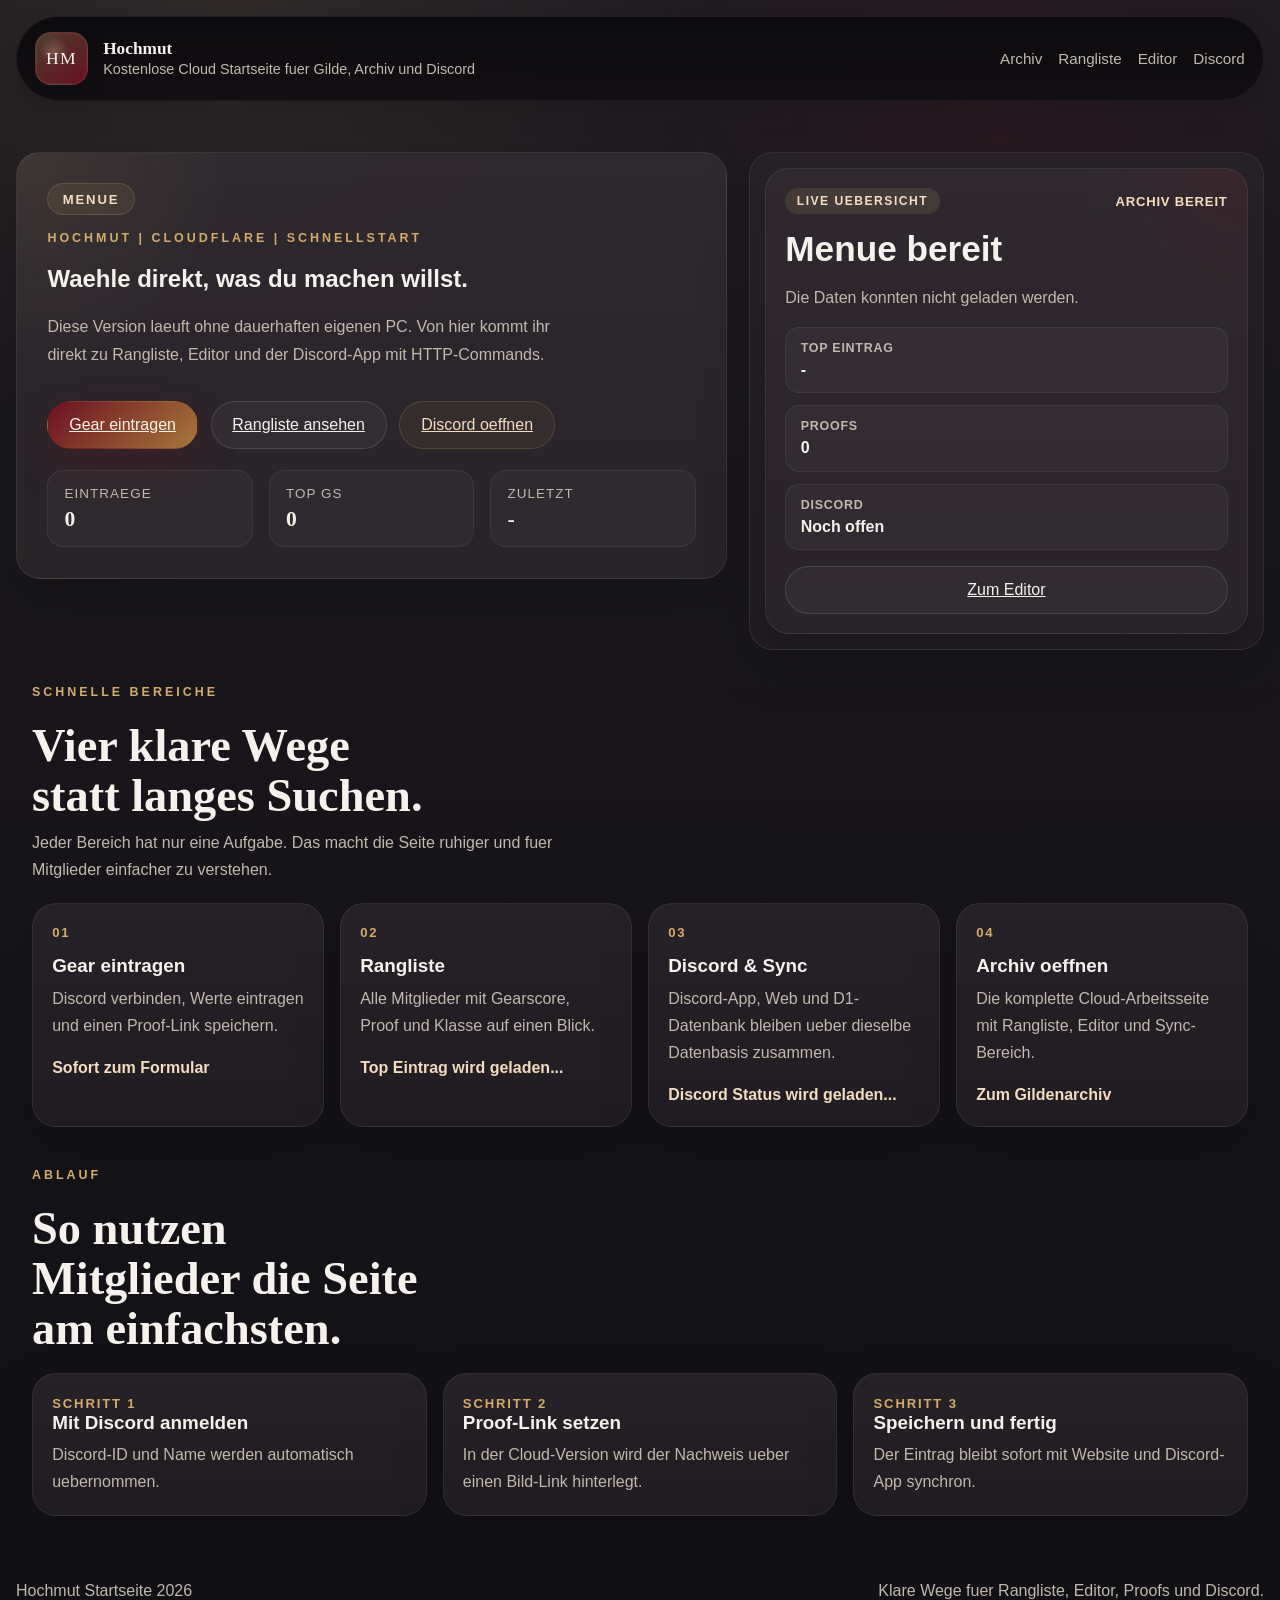
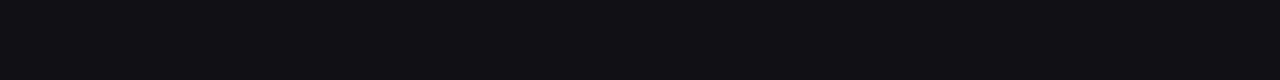
==== index.html @ 527eb606 "Add files via upload" ====
<!DOCTYPE html>
<html lang="de">
<head>
  <meta charset="UTF-8">
  <meta name="viewport" content="width=device-width, initial-scale=1.0">
  <meta
    name="description"
    content="Hochmut Cloud Startseite mit klarem Menue fuer Archiv, Rangliste, Gear-Editor und Discord-App."
  >
  <title>Hochmut | Cloud Menue</title>
  <link rel="stylesheet" href="/styles.css">
</head>
<body class="menu-page">
  <div class="page-shell">
    <header class="site-header menu-header">
      <a class="brand" href="/" aria-label="Hochmut Menue">
        <span class="brand-mark">HM</span>
        <span class="brand-copy">
          <strong id="menu-guild-name">Hochmut</strong>
          <span>Kostenlose Cloud Startseite fuer Gilde, Archiv und Discord</span>
        </span>
      </a>

      <button
        class="nav-toggle"
        type="button"
        aria-expanded="false"
        aria-controls="main-nav"
        aria-label="Navigation oeffnen"
      >
        <span></span>
        <span></span>
      </button>

      <nav class="site-nav" id="main-nav" aria-label="Hauptnavigation">
        <a href="/archiv/">Archiv</a>
        <a href="/archiv/#leaderboard">Rangliste</a>
        <a href="/archiv/#editor">Editor</a>
        <a href="/archiv/#sync">Discord</a>
      </nav>
    </header>

    <main class="menu-main">
      <section class="menu-hero">
        <div class="menu-hero-copy reveal">
          <span class="hero-ribbon">Menue</span>
          <p class="eyebrow">HOCHMUT | CLOUDFLARE | SCHNELLSTART</p>
          <h1>Waehle direkt, was du machen willst.</h1>
          <p class="lead">
            Diese Version laeuft ohne dauerhaften eigenen PC. Von hier kommt ihr
            direkt zu Rangliste, Editor und der Discord-App mit HTTP-Commands.
          </p>

          <div class="hero-actions">
            <a class="button button-primary" href="/archiv/#editor">Gear eintragen</a>
            <a class="button button-secondary" href="/archiv/#leaderboard">Rangliste ansehen</a>
            <a class="button button-ghost" id="menu-discord-cta" href="/archiv/#sync">Discord oeffnen</a>
          </div>

          <div class="hero-metrics menu-metrics">
            <article class="metric-card">
              <span>Eintraege</span>
              <strong id="menu-stat-count">0</strong>
            </article>
            <article class="metric-card">
              <span>Top GS</span>
              <strong id="menu-stat-top-score">0</strong>
            </article>
            <article class="metric-card">
              <span>Zuletzt</span>
              <strong id="menu-stat-updated">-</strong>
            </article>
          </div>
        </div>

        <aside class="menu-hero-panel reveal">
          <div class="menu-focus-card">
            <div class="menu-focus-head">
              <span class="status-pill">Live Uebersicht</span>
              <span class="menu-focus-status" id="menu-auth-status">Archiv bereit</span>
            </div>
            <h2 id="menu-focus-title">Alles an einem Ort</h2>
            <p id="menu-focus-copy">
              Lade Rangliste, aktualisiere dein Gear und halte die Discord-App synchron.
            </p>
            <dl class="menu-focus-list">
              <div>
                <dt>Top Eintrag</dt>
                <dd id="menu-top-entry">-</dd>
              </div>
              <div>
                <dt>Proofs</dt>
                <dd id="menu-proof-count">0</dd>
              </div>
              <div>
                <dt>Discord</dt>
                <dd id="menu-discord-status">Noch offen</dd>
              </div>
            </dl>
            <a class="button button-secondary" id="menu-auth-action" href="/archiv#editor">Zum Editor</a>
          </div>
        </aside>
      </section>

      <section class="section menu-section">
        <div class="section-heading reveal">
          <p class="eyebrow">SCHNELLE BEREICHE</p>
          <h2>Vier klare Wege statt langes Suchen.</h2>
          <p class="section-intro">
            Jeder Bereich hat nur eine Aufgabe. Das macht die Seite ruhiger und fuer
            Mitglieder einfacher zu verstehen.
          </p>
        </div>

        <div class="hub-grid">
          <a class="hub-card reveal" href="/archiv/#editor">
            <span class="hub-kicker">01</span>
            <h3>Gear eintragen</h3>
            <p>Discord verbinden, Werte eintragen und einen Proof-Link speichern.</p>
            <strong>Sofort zum Formular</strong>
          </a>

          <a class="hub-card reveal" href="/archiv/#leaderboard">
            <span class="hub-kicker">02</span>
            <h3>Rangliste</h3>
            <p>Alle Mitglieder mit Gearscore, Proof und Klasse auf einen Blick.</p>
            <strong id="menu-top-preview">Top Eintrag wird geladen...</strong>
          </a>

          <a class="hub-card reveal" href="/archiv/#sync">
            <span class="hub-kicker">03</span>
            <h3>Discord & Sync</h3>
            <p>Discord-App, Web und D1-Datenbank bleiben ueber dieselbe Datenbasis zusammen.</p>
            <strong id="menu-discord-preview">Discord Status wird geladen...</strong>
          </a>

          <a class="hub-card reveal" href="/archiv/">
            <span class="hub-kicker">04</span>
            <h3>Archiv oeffnen</h3>
            <p>Die komplette Cloud-Arbeitsseite mit Rangliste, Editor und Sync-Bereich.</p>
            <strong>Zum Gildenarchiv</strong>
          </a>
        </div>
      </section>

      <section class="section menu-section">
        <div class="section-heading reveal">
          <p class="eyebrow">ABLAUF</p>
          <h2>So nutzen Mitglieder die Seite am einfachsten.</h2>
        </div>

        <div class="process-grid">
          <article class="process-card reveal">
            <span class="feature-kicker">Schritt 1</span>
            <h3>Mit Discord anmelden</h3>
            <p>Discord-ID und Name werden automatisch uebernommen.</p>
          </article>
          <article class="process-card reveal">
            <span class="feature-kicker">Schritt 2</span>
            <h3>Proof-Link setzen</h3>
            <p>In der Cloud-Version wird der Nachweis ueber einen Bild-Link hinterlegt.</p>
          </article>
          <article class="process-card reveal">
            <span class="feature-kicker">Schritt 3</span>
            <h3>Speichern und fertig</h3>
            <p>Der Eintrag bleibt sofort mit Website und Discord-App synchron.</p>
          </article>
        </div>
      </section>
    </main>

    <footer class="site-footer menu-footer">
      <p><span id="menu-footer-guild-name">Hochmut</span> Startseite <span id="current-year"></span></p>
      <p>Klare Wege fuer Rangliste, Editor, Proofs und Discord.</p>
    </footer>
  </div>

  <script src="/menu.js"></script>
</body>
</html>
---- styles.css ----
:root {
  --bg: #171519;
  --bg-deep: #0f0d11;
  --surface: rgba(32, 27, 33, 0.88);
  --surface-strong: rgba(39, 33, 39, 0.94);
  --surface-soft: rgba(255, 255, 255, 0.025);
  --line: rgba(255, 245, 230, 0.07);
  --line-strong: rgba(210, 171, 108, 0.24);
  --text: #f5f2ed;
  --muted: #c1b8ae;
  --accent: #6d1021;
  --accent-strong: #d2ab6c;
  --accent-soft: #f3dcc0;
  --accent-bright: #a43852;
  --success: #64d49c;
  --danger: #da6d6d;
  --shadow-xl: 0 18px 50px rgba(0, 0, 0, 0.18);
  --shadow-lg: 0 10px 24px rgba(0, 0, 0, 0.14);
  --heading-font: Cambria, Georgia, "Palatino Linotype", serif;
  --body-font: "Segoe UI Variable", "Segoe UI", "Bahnschrift", sans-serif;
  --max-width: 1280px;
  --radius-xl: 24px;
  --radius-lg: 18px;
  --radius-md: 14px;
  --radius-sm: 10px;
}

* {
  box-sizing: border-box;
}

html {
  scroll-behavior: smooth;
}

body {
  margin: 0;
  min-height: 100vh;
  color: var(--text);
  font-family: var(--body-font);
  background:
    radial-gradient(circle at 18% 0%, rgba(210, 171, 108, 0.08), transparent 24%),
    radial-gradient(circle at 82% 10%, rgba(109, 16, 33, 0.18), transparent 18%),
    linear-gradient(180deg, #211d23 0%, var(--bg) 40%, var(--bg-deep) 100%);
}

body::before {
  content: "";
  position: fixed;
  inset: 0;
  pointer-events: none;
  background:
    linear-gradient(rgba(255, 255, 255, 0.015) 1px, transparent 1px),
    linear-gradient(90deg, rgba(255, 255, 255, 0.015) 1px, transparent 1px);
  background-size: 56px 56px;
  mask-image: linear-gradient(180deg, rgba(0, 0, 0, 0.45), transparent 86%);
}

img {
  display: block;
  max-width: 100%;
}

button,
input,
textarea,
select {
  font: inherit;
}

code {
  padding: 0.16rem 0.38rem;
  border-radius: 0.45rem;
  background: rgba(255, 255, 255, 0.06);
  color: var(--accent-soft);
}

.hidden {
  display: none !important;
}

.page-shell {
  position: relative;
  z-index: 1;
  padding-bottom: 2rem;
}

.site-header,
.hero,
.section,
.site-footer {
  width: min(calc(100% - 2rem), var(--max-width));
  margin: 0 auto;
}

.site-header {
  position: sticky;
  top: 0;
  z-index: 40;
  display: flex;
  align-items: center;
  justify-content: space-between;
  gap: 1rem;
  padding: 1rem 1.2rem;
  margin-top: 1rem;
  backdrop-filter: blur(18px);
}

.site-header::before {
  content: "";
  position: absolute;
  inset: 0;
  border-radius: 999px;
  border: 1px solid rgba(255, 255, 255, 0.06);
  background:
    linear-gradient(180deg, rgba(12, 10, 13, 0.92), rgba(12, 10, 13, 0.72)),
    var(--surface);
  box-shadow: var(--shadow-lg);
  z-index: -1;
}

.brand {
  display: inline-flex;
  align-items: center;
  gap: 0.95rem;
  color: inherit;
  text-decoration: none;
}

.brand-mark {
  display: grid;
  place-items: center;
  width: 3.3rem;
  height: 3.3rem;
  border-radius: 1rem;
  border: 1px solid rgba(255, 255, 255, 0.08);
  background:
    radial-gradient(circle at 35% 35%, rgba(243, 220, 192, 0.22), transparent 30%),
    linear-gradient(145deg, rgba(210, 171, 108, 0.32), rgba(109, 16, 33, 0.96));
  box-shadow: inset 0 0 0 1px rgba(255, 255, 255, 0.04), var(--shadow-lg);
  font-family: var(--heading-font);
  font-size: 1.1rem;
  letter-spacing: 0.08em;
}

.brand-copy {
  display: flex;
  flex-direction: column;
  gap: 0.12rem;
}

.brand-copy strong {
  font-family: var(--heading-font);
  font-size: 1.08rem;
  font-weight: 700;
}

.brand-copy span:last-child {
  color: var(--muted);
  font-size: 0.9rem;
}

.site-nav {
  display: flex;
  align-items: center;
  gap: 1rem;
}

.site-nav a,
.inline-button,
.text-link,
.discord-embed-link,
.discord-proof-bar a {
  color: inherit;
  text-decoration: none;
}

.site-nav a {
  color: var(--muted);
  font-size: 0.95rem;
  transition: color 180ms ease, transform 180ms ease;
}

.site-nav a:hover,
.site-nav a:focus-visible,
.inline-button:hover,
.inline-button:focus-visible,
.text-link:hover,
.text-link:focus-visible,
.discord-embed-link:hover,
.discord-embed-link:focus-visible {
  color: var(--accent-soft);
}

.nav-toggle {
  display: none;
  width: 3rem;
  height: 3rem;
  padding: 0;
  border: 1px solid rgba(255, 255, 255, 0.08);
  border-radius: 1rem;
  background: rgba(255, 255, 255, 0.03);
  cursor: pointer;
}

.nav-toggle span {
  display: block;
  width: 1.2rem;
  height: 2px;
  margin: 0.34rem auto;
  background: var(--text);
}

.hero {
  display: grid;
  grid-template-columns: minmax(0, 1.2fr) minmax(320px, 0.88fr);
  gap: 1.35rem;
  padding: 3.4rem 0 2.2rem;
  align-items: start;
}

.hero-copy,
.hero-panel,
.feature-card,
.summary-card,
.leader-card,
.editor-auth-card,
.editor-info-card,
.proof-preview-card,
.scan-result-card,
.editor-form,
.sync-box,
.mini-board,
.featured-embed-panel {
  position: relative;
  overflow: hidden;
  border-radius: var(--radius-xl);
  border: 1px solid var(--line);
  background:
    linear-gradient(180deg, rgba(255, 255, 255, 0.035), rgba(255, 255, 255, 0.012)),
    var(--surface);
  box-shadow: var(--shadow-xl);
}

.hero-copy {
  padding: 1.8rem;
  isolation: isolate;
  background:
    radial-gradient(circle at 18% 18%, rgba(210, 171, 108, 0.08), transparent 26%),
    linear-gradient(180deg, rgba(255, 255, 255, 0.028), rgba(255, 255, 255, 0.01)),
    var(--surface-strong);
}

.hero-copy::after {
  content: none;
}

.hero-panel {
  display: grid;
  gap: 1rem;
  padding: 0.9rem;
  background:
    radial-gradient(circle at top right, rgba(109, 16, 33, 0.14), transparent 22%),
    linear-gradient(180deg, rgba(255, 255, 255, 0.028), rgba(255, 255, 255, 0.01)),
    var(--surface-strong);
}

.hero-ribbon {
  display: inline-flex;
  margin-bottom: 1rem;
  padding: 0.45rem 0.9rem;
  border-radius: 999px;
  background: rgba(210, 171, 108, 0.1);
  border: 1px solid rgba(210, 171, 108, 0.18);
  color: var(--accent-soft);
  font-size: 0.82rem;
  font-weight: 700;
  letter-spacing: 0.14em;
  text-transform: uppercase;
}

.eyebrow {
  margin: 0 0 0.85rem;
  color: var(--accent-strong);
  font-size: 0.78rem;
  font-weight: 700;
  letter-spacing: 0.24em;
  text-transform: uppercase;
}

.hero h1,
.section-heading h2,
.sync-box h2,
.feature-card h3,
.editor-auth-card h3,
.editor-info-card h3,
.proof-preview-card h3 {
  font-family: var(--heading-font);
}

.hero h1 {
  margin: 0;
  max-width: 12ch;
  font-size: clamp(2.7rem, 6vw, 4.8rem);
  line-height: 0.96;
  letter-spacing: -0.02em;
}

.lead,
.section-intro,
.feature-card p,
.editor-auth-card p,
.editor-info-card p,
.sync-box p,
.site-footer p,
.mini-entry-meta,
.leader-subline,
.leader-note,
.form-feedback,
.auth-user-copy span {
  color: var(--muted);
}

.lead {
  max-width: 60ch;
  margin: 1.1rem 0 0;
  font-size: 1rem;
  line-height: 1.75;
}

.hero-actions,
.form-actions,
.auth-actions,
.leader-links {
  display: flex;
  flex-wrap: wrap;
  gap: 0.8rem;
  align-items: center;
}

.hero-actions {
  margin-top: 2rem;
}

.button,
.inline-button {
  display: inline-flex;
  align-items: center;
  justify-content: center;
  min-height: 3rem;
  padding: 0.78rem 1.3rem;
  border-radius: 999px;
  border: 1px solid transparent;
  background: transparent;
  cursor: pointer;
  transition: transform 180ms ease, border-color 180ms ease, box-shadow 180ms ease, background 180ms ease;
}

.button:hover,
.button:focus-visible,
.inline-button:hover,
.inline-button:focus-visible {
  transform: translateY(-2px);
}

.button-primary {
  background: linear-gradient(135deg, var(--accent) 0%, #a7773c 100%);
  color: #fff4e8;
  box-shadow: 0 18px 40px rgba(109, 16, 33, 0.28);
}

.button-secondary {
  border-color: rgba(255, 255, 255, 0.12);
  background: rgba(255, 255, 255, 0.04);
  color: var(--text);
}

.button-ghost {
  border-color: rgba(210, 171, 108, 0.18);
  background: rgba(210, 171, 108, 0.06);
  color: var(--accent-soft);
}

.button-danger {
  border-color: rgba(218, 109, 109, 0.24);
  background: rgba(218, 109, 109, 0.1);
  color: #ffd2d2;
}

.button:disabled {
  opacity: 0.45;
  cursor: not-allowed;
  transform: none;
  box-shadow: none;
}

.hero-metrics,
.board-summary,
.feature-grid,
.leaderboard-grid,
.editor-layout,
.sync-meta {
  display: grid;
  gap: 1rem;
}

.hero-metrics {
  grid-template-columns: repeat(3, minmax(0, 1fr));
  margin-top: 1.6rem;
}

.metric-card,
.summary-card,
.sync-card {
  padding: 0.9rem 1rem;
  border-radius: 16px;
  border: 1px solid rgba(255, 255, 255, 0.06);
  background: rgba(255, 255, 255, 0.03);
}

.metric-card span,
.summary-card span,
.sync-card span {
  display: block;
  color: var(--muted);
  font-size: 0.84rem;
  text-transform: uppercase;
  letter-spacing: 0.08em;
}

.metric-card strong,
.summary-card strong,
.sync-card strong {
  display: block;
  margin-top: 0.4rem;
  font-family: var(--heading-font);
  font-size: 1.35rem;
}

.featured-embed-panel,
.mini-board {
  padding: 0.95rem;
}

.featured-embed-head,
.mini-board-head,
.proof-preview-head,
.auth-head,
.discord-proof-bar,
.discord-embed-footer {
  display: flex;
  align-items: center;
  justify-content: space-between;
  gap: 1rem;
}

.featured-embed-note {
  color: var(--muted);
  font-size: 0.84rem;
}

.featured-embed {
  min-height: 220px;
}

.status-pill {
  display: inline-flex;
  padding: 0.36rem 0.72rem;
  border-radius: 999px;
  background: rgba(210, 171, 108, 0.13);
  color: var(--accent-soft);
  font-size: 0.76rem;
  font-weight: 700;
  letter-spacing: 0.12em;
  text-transform: uppercase;
}

.status-pill-teal {
  background: rgba(109, 16, 33, 0.3);
  color: #f0d8bc;
}

.mini-board-head span {
  color: var(--accent-strong);
  font-size: 0.9rem;
  font-weight: 700;
  letter-spacing: 0.12em;
  text-transform: uppercase;
}

.mini-board-list {
  display: grid;
  gap: 0.75rem;
}

.mini-entry {
  display: flex;
  align-items: center;
  gap: 0.8rem;
  padding: 0.8rem;
  border-radius: 14px;
  background: rgba(255, 255, 255, 0.03);
  border: 1px solid rgba(255, 255, 255, 0.05);
}

.mini-entry-rank {
  display: grid;
  place-items: center;
  width: 2.35rem;
  height: 2.35rem;
  border-radius: 50%;
  background: rgba(109, 16, 33, 0.26);
  color: var(--accent-soft);
  font-weight: 700;
}

.mini-entry-copy {
  display: grid;
  gap: 0.1rem;
  min-width: 0;
}

.mini-entry-copy strong {
  font-size: 0.98rem;
}

.mini-entry-thumb {
  width: 3rem;
  height: 3rem;
  margin-left: auto;
  border-radius: 14px;
  object-fit: cover;
  border: 1px solid rgba(255, 255, 255, 0.08);
  background: rgba(255, 255, 255, 0.04);
}

.mini-entry-thumb-fallback {
  display: grid;
  place-items: center;
  color: var(--accent-soft);
  font-weight: 700;
}

.discord-embed-card {
  position: relative;
  overflow: hidden;
  border-radius: 16px;
  border: 1px solid rgba(255, 255, 255, 0.06);
  background: #262329;
}

.discord-embed-accent {
  position: absolute;
  inset: 0 auto 0 0;
  width: 4px;
  background: linear-gradient(180deg, var(--accent-strong), rgba(109, 16, 33, 0.4));
}

.discord-embed-main {
  display: grid;
  gap: 1rem;
  padding: 0.9rem 0.95rem 0.9rem 1.1rem;
}

.discord-embed-header {
  display: grid;
  grid-template-columns: minmax(0, 1fr) 88px;
  gap: 1rem;
}

.discord-embed-label {
  margin: 0 0 0.35rem;
  font-size: 1.05rem;
  font-weight: 700;
}

.discord-embed-copy h3 {
  margin: 0;
  font-family: var(--heading-font);
  font-size: 1.14rem;
}

.discord-embed-subline {
  margin: 0.45rem 0 0;
  color: var(--muted);
  font-size: 0.92rem;
}

.discord-embed-portrait {
  width: 88px;
  height: 88px;
  border-radius: 18px;
  object-fit: cover;
  border: 1px solid rgba(255, 255, 255, 0.08);
  background: rgba(255, 255, 255, 0.04);
}

.discord-embed-portrait-fallback,
.leader-portrait-fallback,
.auth-avatar-fallback {
  display: grid;
  place-items: center;
  color: var(--accent-soft);
  font-weight: 700;
}

.discord-stat-grid {
  display: grid;
  grid-template-columns: repeat(3, minmax(0, 1fr));
  gap: 0.7rem;
  margin: 0;
}

.discord-stat-grid div {
  padding: 0.62rem;
  border-radius: 12px;
  background: rgba(255, 255, 255, 0.04);
}

.discord-stat-grid dt,
.leader-stat-grid dt {
  color: var(--muted);
  font-size: 0.76rem;
  font-weight: 700;
  letter-spacing: 0.05em;
  text-transform: uppercase;
}

.discord-stat-grid dd,
.leader-stat-grid dd,
.player-profile-grid dd {
  margin: 0.35rem 0 0;
  color: var(--text);
  font-weight: 700;
  line-height: 1.35;
}

.player-block-label {
  display: inline-flex;
  margin-bottom: 0.65rem;
  color: var(--accent-soft);
  font-size: 0.78rem;
  font-weight: 700;
  letter-spacing: 0.08em;
  text-transform: uppercase;
}

.player-profile-block,
.player-skill-block {
  margin-top: 0.8rem;
}

.player-profile-grid {
  display: grid;
  grid-template-columns: repeat(3, minmax(0, 1fr));
  gap: 0.6rem;
  margin: 0;
}

.player-profile-grid div {
  padding: 0.62rem;
  border-radius: 12px;
  background: rgba(255, 255, 255, 0.035);
  border: 1px solid rgba(255, 255, 255, 0.05);
}

.player-profile-grid dt {
  color: var(--muted);
  font-size: 0.76rem;
  font-weight: 700;
  letter-spacing: 0.05em;
  text-transform: uppercase;
}

.player-skill-list {
  display: flex;
  flex-wrap: wrap;
  gap: 0.7rem;
}

.player-skill-chip {
  min-width: 150px;
  padding: 0.72rem 0.82rem;
  border-radius: 14px;
  background: rgba(255, 255, 255, 0.04);
  border: 1px solid rgba(255, 255, 255, 0.06);
}

.player-skill-chip strong,
.player-skill-chip span {
  display: block;
}

.player-skill-chip strong {
  font-size: 0.95rem;
}

.player-skill-chip span {
  margin-top: 0.25rem;
  color: var(--muted);
  line-height: 1.45;
}

.discord-proof-card,
.leader-proof-card {
  overflow: hidden;
  border-radius: 18px;
  border: 1px solid rgba(169, 118, 78, 0.28);
  background: rgba(169, 118, 78, 0.08);
}

.discord-proof-card-empty {
  border-color: rgba(255, 255, 255, 0.08);
  background: rgba(255, 255, 255, 0.03);
}

.discord-proof-bar,
.leader-proof-label {
  min-height: 2.25rem;
  padding: 0.62rem 0.82rem;
  background: linear-gradient(135deg, rgba(109, 16, 33, 0.9), rgba(167, 119, 60, 0.82));
  color: #fbebe0;
  font-size: 0.82rem;
  font-weight: 700;
  letter-spacing: 0.05em;
}

.discord-proof-card-empty .discord-proof-bar {
  background: rgba(255, 255, 255, 0.06);
  color: var(--muted);
}

.discord-proof-image,
.leader-proof-image {
  width: 100%;
  max-height: 320px;
  object-fit: contain;
  background: rgba(0, 0, 0, 0.18);
}

.discord-embed-footer {
  color: var(--muted);
  font-size: 0.84rem;
}

.discord-embed-note-line {
  margin: 0;
  color: var(--muted);
  line-height: 1.6;
}

.section {
  padding: 2.6rem 0;
}

.section-heading {
  display: grid;
  gap: 0.5rem;
  margin-bottom: 1.2rem;
}

.section-heading h2 {
  margin: 0;
  max-width: 17ch;
  font-size: clamp(1.9rem, 4vw, 2.9rem);
  line-height: 1.08;
}

.section-intro {
  margin: 0;
  max-width: 62ch;
  line-height: 1.7;
}

.feature-kicker {
  display: inline-flex;
  color: var(--accent-strong);
  font-size: 0.82rem;
  font-weight: 700;
  letter-spacing: 0.14em;
  text-transform: uppercase;
}

.feature-grid {
  grid-template-columns: repeat(3, minmax(0, 1fr));
}

.feature-card {
  min-height: 180px;
  padding: 1.2rem;
}

.feature-card h3 {
  margin: 0.6rem 0 0.45rem;
  font-size: 1.22rem;
}

.feature-card p {
  margin: 0;
  line-height: 1.65;
}

.feature-grid-simple {
  grid-template-columns: repeat(3, minmax(0, 1fr));
}

.board-layout {
  display: grid;
  gap: 1rem;
}

.board-summary {
  grid-template-columns: repeat(3, minmax(0, 1fr));
}

.leaderboard-grid {
  grid-template-columns: minmax(0, 860px);
  justify-content: center;
}

.leader-card {
  display: block;
  padding: 0;
  border-radius: 18px;
}

.leader-card.top-three {
  border-color: var(--line-strong);
}

.leader-accent {
  position: absolute;
  inset: 0 auto 0 0;
  width: 4px;
  background: linear-gradient(180deg, var(--accent-strong), rgba(109, 16, 33, 0.4));
}

.leader-shell {
  display: grid;
  grid-template-columns: minmax(0, 1fr) 120px;
  gap: 1rem;
  padding: 0.95rem 0.95rem 0.95rem 1.15rem;
}

.leader-copy {
  min-width: 0;
}

.leader-topline {
  display: flex;
  align-items: center;
  gap: 0.55rem;
  margin-bottom: 0.6rem;
}

.leader-rank {
  display: inline-flex;
  align-items: center;
  padding: 0.3rem 0.64rem;
  border-radius: 0.8rem;
  background: rgba(109, 16, 33, 0.28);
  color: var(--accent-soft);
  font-size: 0.8rem;
  font-weight: 700;
  letter-spacing: 0.08em;
}

.leader-state-pill {
  display: inline-flex;
  padding: 0.3rem 0.62rem;
  border-radius: 0.8rem;
  background: rgba(255, 255, 255, 0.06);
  color: var(--muted);
  font-size: 0.78rem;
  font-weight: 700;
  letter-spacing: 0.08em;
}

.leader-card h3 {
  margin: 0;
  font-family: var(--heading-font);
  font-size: 1.2rem;
}

.leader-inline-class {
  color: var(--muted);
  font-size: 0.98rem;
  font-weight: 500;
}

.leader-subline {
  margin-top: 0.35rem;
  line-height: 1.5;
  font-size: 0.92rem;
}

.leader-stat-grid {
  display: grid;
  grid-template-columns: repeat(4, minmax(0, 1fr));
  gap: 0.6rem;
  margin: 0.8rem 0 0;
}

.leader-stat-grid div {
  padding: 0.62rem;
  border-radius: 12px;
  background: rgba(255, 255, 255, 0.03);
  border: 1px solid rgba(255, 255, 255, 0.05);
}

.leader-score-box {
  background: rgba(210, 171, 108, 0.08) !important;
  border-color: rgba(210, 171, 108, 0.16) !important;
}

.leader-proof-card {
  display: block;
  margin-top: 0.75rem;
  color: inherit;
  text-decoration: none;
}

.leader-links {
  margin-top: 0.65rem;
}

.text-link {
  color: #ebdcce;
}

.leader-link-pill {
  display: inline-flex;
  align-items: center;
  justify-content: center;
  min-height: 1.85rem;
  padding: 0.3rem 0.68rem;
  border-radius: 999px;
  background: rgba(109, 16, 33, 0.18);
  border: 1px solid rgba(109, 16, 33, 0.24);
}

.leader-side {
  display: grid;
  align-content: start;
  gap: 0.8rem;
  justify-items: end;
}

.leader-score {
  width: 100%;
  padding: 0.7rem;
  border-radius: 14px;
  background: rgba(210, 171, 108, 0.08);
  border: 1px solid rgba(210, 171, 108, 0.16);
  text-align: center;
}

.leader-score span {
  display: block;
  color: var(--muted);
  font-size: 0.78rem;
  text-transform: uppercase;
}

.leader-score strong {
  display: block;
  margin-top: 0.22rem;
  font-family: var(--heading-font);
  font-size: 1.28rem;
}

.leader-portrait {
  width: 92px;
  height: 92px;
  border-radius: 14px;
  object-fit: cover;
  border: 1px solid rgba(255, 255, 255, 0.08);
  background: rgba(255, 255, 255, 0.04);
}

.leader-note {
  margin: 0.7rem 0 0;
  line-height: 1.58;
  font-size: 0.92rem;
}

.empty-state {
  padding: 2rem;
  border-radius: var(--radius-xl);
  border: 1px dashed rgba(255, 255, 255, 0.16);
  background: rgba(255, 255, 255, 0.03);
}

.empty-state h3 {
  margin: 0 0 0.65rem;
  font-family: var(--heading-font);
  font-size: 1.7rem;
}

.empty-state p {
  margin: 0;
  color: var(--muted);
  line-height: 1.75;
}

.editor-layout {
  grid-template-columns: minmax(300px, 0.92fr) minmax(0, 1.28fr);
  align-items: start;
}

.editor-side {
  display: grid;
  gap: 1rem;
}

.editor-auth-card,
.editor-info-card,
.proof-preview-card,
.scan-result-card {
  padding: 1.1rem;
}

.editor-auth-card {
  background:
    radial-gradient(circle at top right, rgba(109, 16, 33, 0.22), transparent 26%),
    linear-gradient(180deg, rgba(255, 255, 255, 0.045), rgba(255, 255, 255, 0.016)),
    var(--surface-strong);
}

.auth-status-label {
  color: var(--accent-soft);
  font-size: 0.82rem;
  font-weight: 700;
  letter-spacing: 0.08em;
  text-transform: uppercase;
}

.editor-auth-card h3,
.editor-info-card h3,
.proof-preview-card h3,
.scan-result-card h3 {
  margin: 0.75rem 0 0.52rem;
  font-size: 1.2rem;
}

.editor-auth-card p,
.editor-info-card p,
.check-list li {
  line-height: 1.74;
}

.auth-user {
  display: flex;
  align-items: center;
  gap: 0.9rem;
  margin-top: 1rem;
  padding: 0.9rem;
  border-radius: 14px;
  background: rgba(255, 255, 255, 0.04);
  border: 1px solid rgba(255, 255, 255, 0.06);
}

.auth-avatar {
  width: 3.15rem;
  height: 3.15rem;
  border-radius: 50%;
  object-fit: cover;
  border: 1px solid rgba(255, 255, 255, 0.08);
  background: rgba(255, 255, 255, 0.04);
}

.auth-user-copy {
  display: grid;
  gap: 0.08rem;
}

.auth-user-copy strong {
  font-size: 1rem;
}

.check-list {
  margin: 0;
  padding-left: 1.1rem;
}

.proof-preview-head h3 {
  margin: 0;
}

.proof-preview-head span {
  color: var(--accent-soft);
  font-size: 0.88rem;
}

.proof-preview-body {
  margin-top: 1rem;
  display: grid;
  place-items: center;
  min-height: 240px;
  padding: 1rem;
  border-radius: 18px;
  border: 1px dashed rgba(255, 255, 255, 0.12);
  background: rgba(255, 255, 255, 0.03);
  text-align: center;
}

.proof-preview-body img {
  width: 100%;
  max-height: 320px;
  object-fit: contain;
  border-radius: 16px;
}

.preview-stack {
  width: 100%;
}

.preview-stack p {
  margin: 0.8rem 0 0;
  color: var(--muted);
}

.editor-form {
  padding: 1.15rem;
  background:
    radial-gradient(circle at top left, rgba(210, 171, 108, 0.08), transparent 24%),
    linear-gradient(180deg, rgba(255, 255, 255, 0.04), rgba(255, 255, 255, 0.016)),
    var(--surface-strong);
}

.top-actions {
  margin-bottom: 1rem;
}

.form-grid {
  display: grid;
  grid-template-columns: repeat(3, minmax(0, 1fr));
  gap: 1rem;
}

.form-grid label {
  display: grid;
  gap: 0.45rem;
}

.form-grid label span {
  color: var(--muted);
  font-size: 0.9rem;
}

.form-grid input,
.form-grid textarea,
.form-grid select {
  width: 100%;
  padding: 0.82rem 0.9rem;
  border-radius: 12px;
  border: 1px solid rgba(255, 255, 255, 0.08);
  background: rgba(255, 255, 255, 0.03);
  color: var(--text);
  transition: border-color 180ms ease, box-shadow 180ms ease, background 180ms ease;
}

.form-grid input:focus,
.form-grid textarea:focus,
.form-grid select:focus {
  outline: none;
  border-color: rgba(210, 171, 108, 0.36);
  box-shadow: 0 0 0 4px rgba(210, 171, 108, 0.08);
}

.form-grid textarea {
  min-height: 150px;
  resize: vertical;
}

.form-grid small {
  color: var(--muted);
}

.form-section-head {
  display: flex;
  align-items: flex-start;
  justify-content: space-between;
  gap: 1rem;
  padding: 0.9rem 1rem;
  border-radius: 14px;
  border: 1px solid rgba(255, 255, 255, 0.06);
  background: rgba(255, 255, 255, 0.03);
}

.form-section-copy {
  display: grid;
  gap: 0.45rem;
}

.form-section-copy p {
  margin: 0;
  color: var(--muted);
  line-height: 1.6;
}

.life-skill-editor {
  padding: 1rem;
  border-radius: 16px;
  border: 1px solid rgba(255, 255, 255, 0.08);
  background: rgba(255, 255, 255, 0.025);
}

.life-skill-editor-grid {
  display: grid;
  grid-template-columns: repeat(3, minmax(0, 1fr));
  gap: 0.9rem;
}

.locked-field input {
  border-color: rgba(210, 171, 108, 0.18);
  background: rgba(255, 255, 255, 0.055);
}

.full-width {
  grid-column: 1 / -1;
}

.upload-shell {
  padding: 0.82rem;
  border-radius: 14px;
  border: 1px dashed rgba(255, 255, 255, 0.12);
  background: rgba(255, 255, 255, 0.02);
}

.scan-shell {
  display: flex;
  align-items: center;
  justify-content: space-between;
  gap: 1rem;
  padding: 1rem 1.05rem;
  border-radius: 14px;
  border: 1px solid rgba(210, 171, 108, 0.14);
  background: rgba(210, 171, 108, 0.05);
}

.scan-shell-copy {
  display: grid;
  gap: 0.25rem;
}

.scan-shell-copy strong {
  font-size: 1rem;
}

.scan-shell-copy span {
  color: var(--muted);
  font-size: 0.92rem;
  line-height: 1.55;
}

.scan-result-card {
  background:
    radial-gradient(circle at top left, rgba(210, 171, 108, 0.08), transparent 28%),
    linear-gradient(180deg, rgba(255, 255, 255, 0.04), rgba(255, 255, 255, 0.018)),
    var(--surface);
}

.scan-result-head {
  display: flex;
  align-items: flex-start;
  justify-content: space-between;
  gap: 1rem;
}

.scan-confidence {
  display: inline-flex;
  align-items: center;
  min-height: 2rem;
  padding: 0.22rem 0.72rem;
  border-radius: 999px;
  background: rgba(255, 255, 255, 0.06);
  color: var(--accent-soft);
  font-size: 0.82rem;
  font-weight: 700;
  text-transform: uppercase;
}

.scan-result-copy,
.scan-meta,
.scan-warning {
  margin: 0.9rem 0 0;
  line-height: 1.65;
}

.scan-stat-row {
  display: flex;
  flex-wrap: wrap;
  gap: 0.75rem;
  margin-top: 1rem;
}

.scan-stat-chip {
  min-width: 110px;
  padding: 0.72rem 0.82rem;
  border-radius: 14px;
  background: rgba(255, 255, 255, 0.04);
  border: 1px solid rgba(255, 255, 255, 0.06);
}

.scan-stat-chip span {
  display: block;
  color: var(--muted);
  font-size: 0.76rem;
  font-weight: 700;
  text-transform: uppercase;
  letter-spacing: 0.05em;
}

.scan-stat-chip strong {
  display: block;
  margin-top: 0.32rem;
  font-size: 1rem;
}

.scan-meta {
  color: var(--muted);
}

.scan-warning {
  padding: 0.75rem 0.82rem;
  border-radius: 12px;
  background: rgba(218, 109, 109, 0.1);
  color: #ffc9c9;
}

.checkbox-row {
  grid-template-columns: auto 1fr;
  align-items: center;
  gap: 0.75rem;
  padding: 0.95rem 1rem;
  border-radius: 12px;
  border: 1px solid rgba(255, 255, 255, 0.08);
  background: rgba(255, 255, 255, 0.03);
}

.checkbox-row input {
  width: 1.05rem;
  height: 1.05rem;
  margin: 0;
}

.checkbox-row span {
  color: var(--text) !important;
}

.calculation-box {
  display: flex;
  align-items: center;
  justify-content: space-between;
  gap: 1rem;
  margin: 1.1rem 0;
  padding: 0.9rem 1rem;
  border-radius: 14px;
  border: 1px solid rgba(210, 171, 108, 0.16);
  background: rgba(210, 171, 108, 0.06);
}

.calculation-box span {
  color: var(--muted);
}

.calculation-box strong {
  font-family: var(--heading-font);
  font-size: 1.2rem;
  color: var(--accent-soft);
}

.form-feedback {
  margin: 0;
  min-height: 1.5rem;
}

.form-feedback.success {
  color: var(--success);
}

.form-feedback.error {
  color: #ffb8b8;
}

.sync-box {
  display: grid;
  grid-template-columns: minmax(0, 1.05fr) minmax(280px, 0.95fr);
  gap: 1.2rem;
  padding: 1.2rem;
  background:
    radial-gradient(circle at top left, rgba(210, 171, 108, 0.1), transparent 28%),
    linear-gradient(180deg, rgba(255, 255, 255, 0.04), rgba(255, 255, 255, 0.016)),
    var(--surface-strong);
}

.sync-box h2 {
  margin: 0 0 0.8rem;
  max-width: 14ch;
  font-size: clamp(1.9rem, 4vw, 2.7rem);
  line-height: 1.08;
}

.sync-box p {
  margin: 0;
  max-width: 58ch;
  line-height: 1.8;
}

.sync-meta {
  grid-template-columns: 1fr;
}

body.menu-page {
  background:
    radial-gradient(circle at 18% 0%, rgba(210, 171, 108, 0.09), transparent 24%),
    radial-gradient(circle at 78% 8%, rgba(109, 16, 33, 0.14), transparent 20%),
    linear-gradient(180deg, #1f1c22 0%, #171519 48%, #111015 100%);
}

.menu-main {
  width: min(calc(100% - 2rem), var(--max-width));
  margin: 0 auto;
}

.menu-hero {
  display: grid;
  grid-template-columns: minmax(0, 1.16fr) minmax(320px, 0.84fr);
  gap: 1.35rem;
  padding: 3.2rem 0 2.2rem;
  align-items: start;
}

.menu-hero-copy,
.menu-hero-panel,
.menu-focus-card,
.hub-card,
.process-card {
  position: relative;
  overflow: hidden;
  border-radius: var(--radius-xl);
  border: 1px solid var(--line);
  background:
    linear-gradient(180deg, rgba(255, 255, 255, 0.038), rgba(255, 255, 255, 0.012)),
    var(--surface);
  box-shadow: var(--shadow-xl);
}

.menu-hero-copy {
  padding: 1.9rem;
  background:
    radial-gradient(circle at top left, rgba(210, 171, 108, 0.1), transparent 26%),
    linear-gradient(180deg, rgba(255, 255, 255, 0.04), rgba(255, 255, 255, 0.015)),
    var(--surface-strong);
}

.menu-hero-panel {
  padding: 0.95rem;
}

.menu-metrics {
  margin-top: 1.35rem;
}

.menu-focus-card {
  display: grid;
  gap: 1rem;
  padding: 1.2rem;
  min-height: 100%;
  background:
    radial-gradient(circle at top right, rgba(109, 16, 33, 0.18), transparent 24%),
    linear-gradient(180deg, rgba(255, 255, 255, 0.04), rgba(255, 255, 255, 0.016)),
    var(--surface-strong);
}

.menu-focus-head {
  display: flex;
  align-items: center;
  justify-content: space-between;
  gap: 1rem;
}

.menu-focus-status {
  color: var(--accent-soft);
  font-size: 0.82rem;
  font-weight: 700;
  letter-spacing: 0.06em;
  text-transform: uppercase;
}

.menu-focus-card h2 {
  margin: 0;
  font-size: clamp(1.6rem, 3vw, 2.2rem);
  line-height: 1.1;
}

.menu-focus-card p {
  margin: 0;
  color: var(--muted);
  line-height: 1.65;
}

.menu-focus-list {
  display: grid;
  gap: 0.75rem;
  margin: 0;
}

.menu-focus-list div {
  padding: 0.82rem 0.9rem;
  border-radius: 14px;
  background: rgba(255, 255, 255, 0.035);
  border: 1px solid rgba(255, 255, 255, 0.06);
}

.menu-focus-list dt {
  color: var(--muted);
  font-size: 0.78rem;
  font-weight: 700;
  text-transform: uppercase;
  letter-spacing: 0.06em;
}

.menu-focus-list dd {
  margin: 0.38rem 0 0;
  font-weight: 700;
}

.menu-section {
  padding-top: 0;
}

.hub-grid,
.process-grid {
  display: grid;
  gap: 1rem;
}

.hub-grid {
  grid-template-columns: repeat(4, minmax(0, 1fr));
}

.hub-card,
.process-card {
  display: block;
  padding: 1.2rem;
  color: inherit;
  text-decoration: none;
}

.hub-card {
  min-height: 220px;
  transition: transform 180ms ease, border-color 180ms ease, background 180ms ease;
}

.hub-card:hover,
.hub-card:focus-visible {
  transform: translateY(-3px);
  border-color: rgba(210, 171, 108, 0.28);
  background:
    linear-gradient(180deg, rgba(255, 255, 255, 0.05), rgba(255, 255, 255, 0.016)),
    var(--surface-strong);
}

.hub-kicker {
  display: inline-flex;
  margin-bottom: 0.95rem;
  color: var(--accent-strong);
  font-size: 0.82rem;
  font-weight: 700;
  letter-spacing: 0.14em;
  text-transform: uppercase;
}

.hub-card h3,
.process-card h3 {
  margin: 0 0 0.55rem;
  font-size: 1.18rem;
}

.hub-card p,
.process-card p {
  margin: 0;
  color: var(--muted);
  line-height: 1.68;
}

.hub-card strong {
  display: block;
  margin-top: 1rem;
  color: var(--accent-soft);
  line-height: 1.5;
}

.process-grid {
  grid-template-columns: repeat(3, minmax(0, 1fr));
}

.menu-footer {
  margin-top: 0.5rem;
}

.site-footer {
  display: flex;
  justify-content: space-between;
  gap: 1rem;
  padding: 0 0 2rem;
}

.reveal {
  opacity: 0;
  transform: translateY(26px);
  transition: opacity 700ms ease, transform 700ms ease;
}

.reveal.is-visible {
  opacity: 1;
  transform: translateY(0);
}

@media (max-width: 1120px) {
  .hero,
  .menu-hero,
  .editor-layout,
  .sync-box {
    grid-template-columns: 1fr;
  }

  .feature-grid,
  .hub-grid {
    grid-template-columns: 1fr 1fr;
  }

  .hero h1,
  .section-heading h2,
  .sync-box h2 {
    max-width: none;
  }

  .leaderboard-grid {
    grid-template-columns: 1fr;
  }
}

@media (max-width: 900px) {
  .hero-metrics,
  .board-summary,
  .feature-grid,
  .hub-grid,
  .process-grid,
  .form-grid,
  .discord-stat-grid,
  .leader-stat-grid,
  .player-profile-grid,
  .life-skill-editor-grid {
    grid-template-columns: 1fr 1fr;
  }

  .leader-shell {
    grid-template-columns: 1fr;
  }

  .leader-side {
    grid-template-columns: auto auto;
    justify-content: space-between;
    justify-items: start;
    align-items: center;
  }

  .leader-score {
    width: auto;
    min-width: 140px;
  }
}

@media (max-width: 760px) {
  .site-header {
    width: min(calc(100% - 1rem), var(--max-width));
    padding: 0.95rem 1rem 0.95rem 1.1rem;
    border-radius: 24px;
  }

  .nav-toggle {
    display: inline-block;
  }

  .site-nav {
    position: absolute;
    top: calc(100% + 0.65rem);
    left: 0;
    right: 0;
    display: none;
    flex-direction: column;
    align-items: stretch;
    padding: 0.8rem;
    border-radius: 22px;
    border: 1px solid rgba(255, 255, 255, 0.08);
    background: rgba(12, 10, 13, 0.96);
  }

  .site-nav.is-open {
    display: flex;
  }

  .site-nav a {
    padding: 0.8rem 1rem;
    border-radius: 14px;
    background: rgba(255, 255, 255, 0.03);
  }

  .site-header,
  .hero,
  .menu-main,
  .section,
  .site-footer {
    width: min(calc(100% - 1.2rem), var(--max-width));
  }

  .hero,
  .menu-hero {
    padding-top: 2.4rem;
  }

  .hero-copy,
  .hero-panel,
  .menu-hero-copy,
  .menu-hero-panel,
  .menu-focus-card,
  .feature-card,
  .hub-card,
  .process-card,
  .editor-auth-card,
  .editor-info-card,
  .proof-preview-card,
  .scan-result-card,
  .editor-form,
  .sync-box {
    border-radius: 24px;
  }

  .hero h1 {
    font-size: clamp(2.5rem, 12vw, 4rem);
  }

  .hero-metrics,
  .board-summary,
  .feature-grid,
  .hub-grid,
  .process-grid,
  .form-grid,
  .discord-stat-grid,
  .leader-stat-grid,
  .player-profile-grid,
  .life-skill-editor-grid {
    grid-template-columns: 1fr;
  }

  .button,
  .inline-button {
    width: 100%;
  }

  .hero-actions,
  .form-actions,
  .auth-actions {
    align-items: stretch;
  }

  .featured-embed-head,
  .menu-focus-head,
  .mini-board-head,
  .proof-preview-head,
  .auth-head,
  .scan-result-head,
  .discord-proof-bar,
  .discord-embed-footer,
  .calculation-box,
  .site-footer {
    flex-direction: column;
    align-items: flex-start;
  }

  .scan-shell {
    flex-direction: column;
    align-items: stretch;
  }

  .discord-embed-header {
    grid-template-columns: 1fr;
  }

  .leader-side {
    grid-template-columns: 1fr;
  }
}

@media (prefers-reduced-motion: reduce) {
  html {
    scroll-behavior: auto;
  }

  *,
  *::before,
  *::after {
    animation-duration: 0.01ms !important;
    animation-iteration-count: 1 !important;
    transition-duration: 0.01ms !important;
  }

  .reveal {
    opacity: 1;
    transform: none;
  }
}
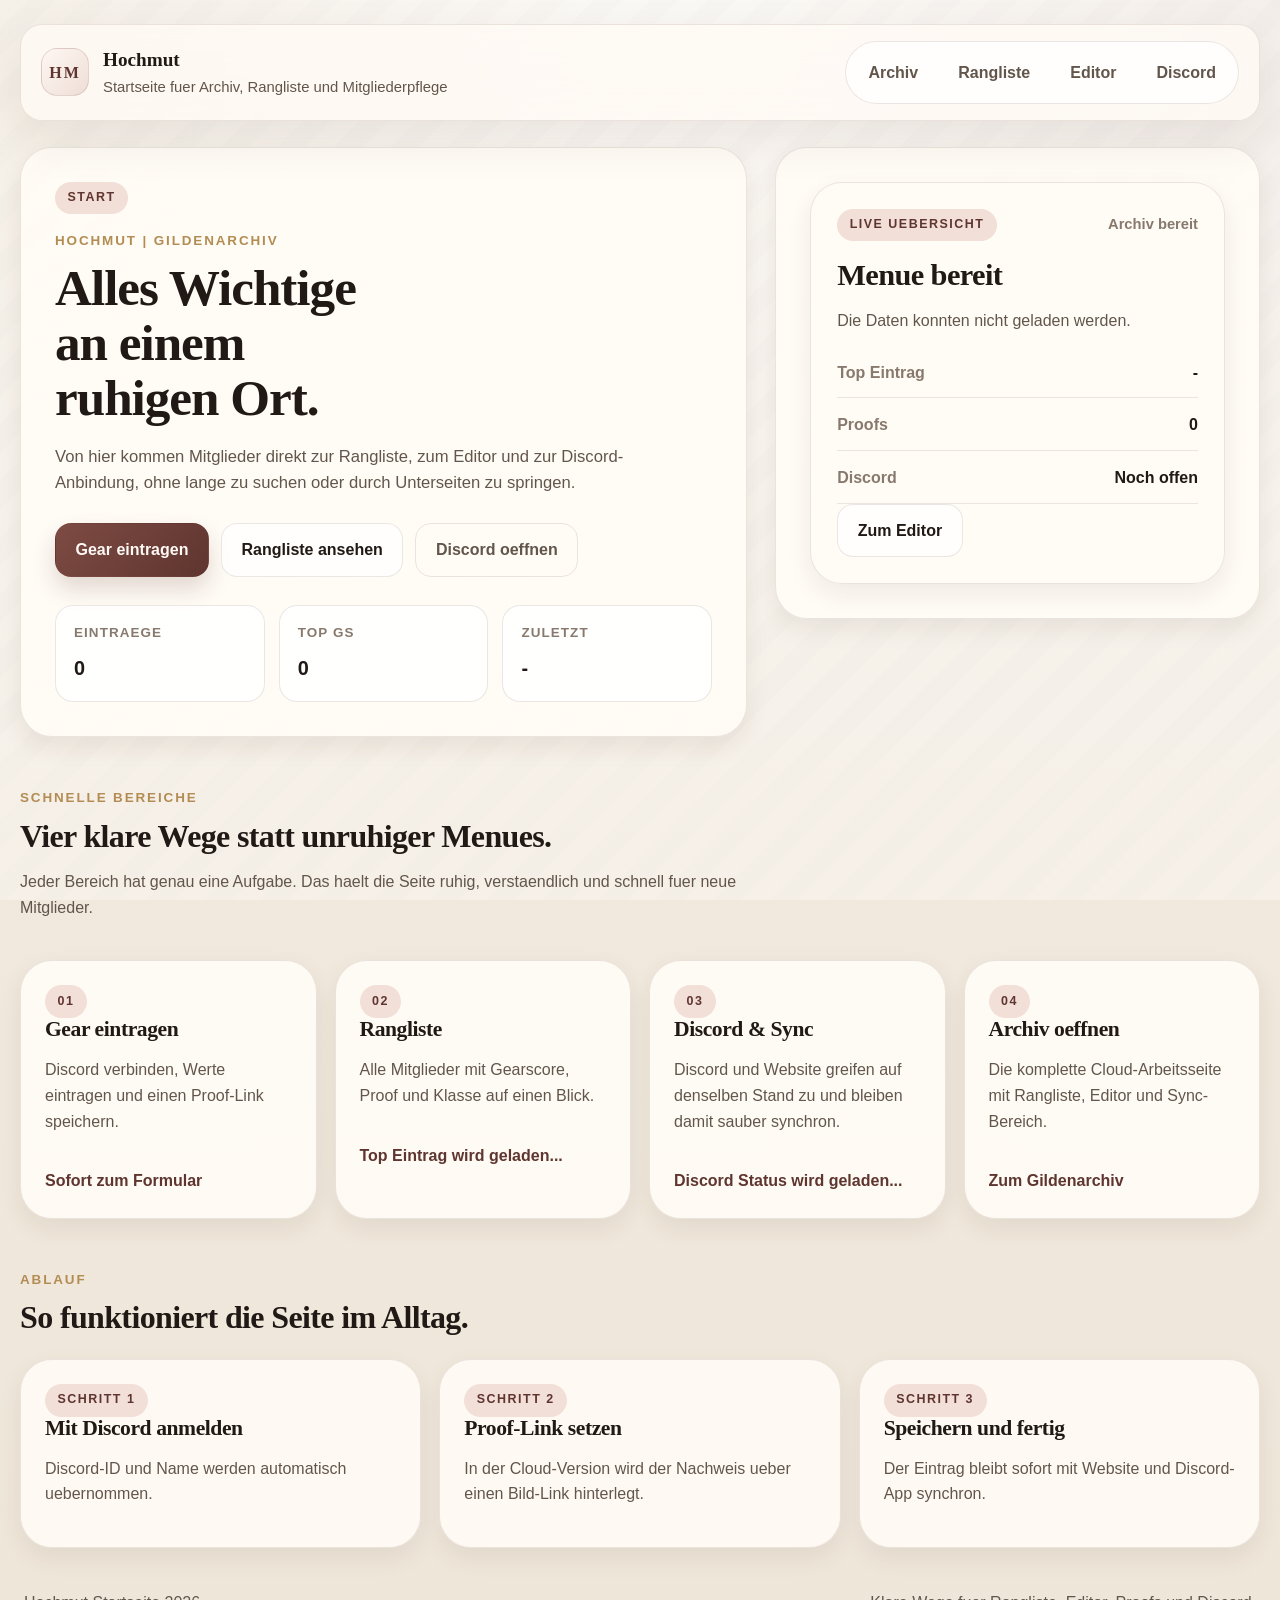
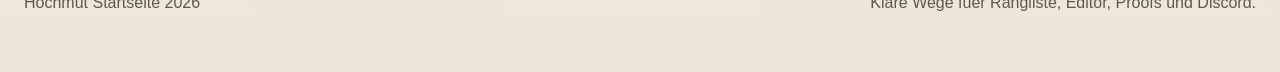
==== commit 5fffe800: "Simplify Hochmut visual design" ====
--- a/index.html
+++ b/index.html
@@ -5,9 +5,9 @@
   <meta name="viewport" content="width=device-width, initial-scale=1.0">
   <meta
     name="description"
-    content="Hochmut Cloud Startseite mit klarem Menue fuer Archiv, Rangliste, Gear-Editor und Discord-App."
+    content="Hochmut Startseite mit schnellem Zugang zu Archiv, Rangliste, Editor und Discord."
   >
-  <title>Hochmut | Cloud Menue</title>
+  <title>Hochmut | Start</title>
   <link rel="stylesheet" href="/styles.css">
 </head>
 <body class="menu-page">
@@ -17,7 +17,7 @@
         <span class="brand-mark">HM</span>
         <span class="brand-copy">
           <strong id="menu-guild-name">Hochmut</strong>
-          <span>Kostenlose Cloud Startseite fuer Gilde, Archiv und Discord</span>
+          <span>Startseite fuer Archiv, Rangliste und Mitgliederpflege</span>
         </span>
       </a>
 
@@ -43,12 +43,12 @@
     <main class="menu-main">
       <section class="menu-hero">
         <div class="menu-hero-copy reveal">
-          <span class="hero-ribbon">Menue</span>
-          <p class="eyebrow">HOCHMUT | CLOUDFLARE | SCHNELLSTART</p>
-          <h1>Waehle direkt, was du machen willst.</h1>
+          <span class="hero-ribbon">Start</span>
+          <p class="eyebrow">HOCHMUT | GILDENARCHIV</p>
+          <h1>Alles Wichtige an einem ruhigen Ort.</h1>
           <p class="lead">
-            Diese Version laeuft ohne dauerhaften eigenen PC. Von hier kommt ihr
-            direkt zu Rangliste, Editor und der Discord-App mit HTTP-Commands.
+            Von hier kommen Mitglieder direkt zur Rangliste, zum Editor und zur
+            Discord-Anbindung, ohne lange zu suchen oder durch Unterseiten zu springen.
           </p>
 
           <div class="hero-actions">
@@ -79,9 +79,9 @@
               <span class="status-pill">Live Uebersicht</span>
               <span class="menu-focus-status" id="menu-auth-status">Archiv bereit</span>
             </div>
-            <h2 id="menu-focus-title">Alles an einem Ort</h2>
+            <h2 id="menu-focus-title">Schneller Einstieg fuer alle</h2>
             <p id="menu-focus-copy">
-              Lade Rangliste, aktualisiere dein Gear und halte die Discord-App synchron.
+              Rangliste oeffnen, eigenes Gear pflegen und direkt mit Discord verknuepfen.
             </p>
             <dl class="menu-focus-list">
               <div>
@@ -105,10 +105,10 @@
       <section class="section menu-section">
         <div class="section-heading reveal">
           <p class="eyebrow">SCHNELLE BEREICHE</p>
-          <h2>Vier klare Wege statt langes Suchen.</h2>
+          <h2>Vier klare Wege statt unruhiger Menues.</h2>
           <p class="section-intro">
-            Jeder Bereich hat nur eine Aufgabe. Das macht die Seite ruhiger und fuer
-            Mitglieder einfacher zu verstehen.
+            Jeder Bereich hat genau eine Aufgabe. Das haelt die Seite ruhig,
+            verstaendlich und schnell fuer neue Mitglieder.
           </p>
         </div>
 
@@ -130,7 +130,7 @@
           <a class="hub-card reveal" href="/archiv/#sync">
             <span class="hub-kicker">03</span>
             <h3>Discord & Sync</h3>
-            <p>Discord-App, Web und D1-Datenbank bleiben ueber dieselbe Datenbasis zusammen.</p>
+            <p>Discord und Website greifen auf denselben Stand zu und bleiben damit sauber synchron.</p>
             <strong id="menu-discord-preview">Discord Status wird geladen...</strong>
           </a>
 
@@ -146,7 +146,7 @@
       <section class="section menu-section">
         <div class="section-heading reveal">
           <p class="eyebrow">ABLAUF</p>
-          <h2>So nutzen Mitglieder die Seite am einfachsten.</h2>
+          <h2>So funktioniert die Seite im Alltag.</h2>
         </div>
 
         <div class="process-grid">
--- a/styles.css
+++ b/styles.css
@@ -1,31 +1,34 @@
 :root {
-  --bg: #171519;
-  --bg-deep: #0f0d11;
-  --surface: rgba(32, 27, 33, 0.88);
-  --surface-strong: rgba(39, 33, 39, 0.94);
-  --surface-soft: rgba(255, 255, 255, 0.025);
-  --line: rgba(255, 245, 230, 0.07);
-  --line-strong: rgba(210, 171, 108, 0.24);
-  --text: #f5f2ed;
-  --muted: #c1b8ae;
-  --accent: #6d1021;
-  --accent-strong: #d2ab6c;
-  --accent-soft: #f3dcc0;
-  --accent-bright: #a43852;
-  --success: #64d49c;
-  --danger: #da6d6d;
-  --shadow-xl: 0 18px 50px rgba(0, 0, 0, 0.18);
-  --shadow-lg: 0 10px 24px rgba(0, 0, 0, 0.14);
-  --heading-font: Cambria, Georgia, "Palatino Linotype", serif;
-  --body-font: "Segoe UI Variable", "Segoe UI", "Bahnschrift", sans-serif;
-  --max-width: 1280px;
-  --radius-xl: 24px;
-  --radius-lg: 18px;
-  --radius-md: 14px;
-  --radius-sm: 10px;
-}
-
-* {
+  --bg: #f4efe7;
+  --bg-deep: #ebe3d8;
+  --surface: rgba(255, 252, 246, 0.92);
+  --surface-strong: #fffdf9;
+  --surface-muted: #f1e9de;
+  --surface-accent: #f5ebe7;
+  --line: rgba(89, 63, 49, 0.12);
+  --line-strong: rgba(89, 63, 49, 0.22);
+  --text: #201915;
+  --text-soft: #62564c;
+  --text-faint: #88796e;
+  --accent: #7d4b43;
+  --accent-strong: #5f352f;
+  --accent-soft: #f2dfd8;
+  --gold: #b38c53;
+  --teal: #2f6d67;
+  --success: #2e7d5c;
+  --danger: #b65858;
+  --shadow-soft: 0 18px 50px rgba(58, 36, 25, 0.08);
+  --shadow-card: 0 10px 24px rgba(58, 36, 25, 0.08);
+  --radius-xl: 32px;
+  --radius-lg: 24px;
+  --radius-md: 18px;
+  --radius-sm: 12px;
+  --page-width: 1240px;
+}
+
+*,
+*::before,
+*::after {
   box-sizing: border-box;
 }
 
@@ -37,11 +40,12 @@
   margin: 0;
   min-height: 100vh;
   color: var(--text);
-  font-family: var(--body-font);
+  font-family: "Aptos", "Segoe UI", "Trebuchet MS", sans-serif;
+  line-height: 1.6;
   background:
-    radial-gradient(circle at 18% 0%, rgba(210, 171, 108, 0.08), transparent 24%),
-    radial-gradient(circle at 82% 10%, rgba(109, 16, 33, 0.18), transparent 18%),
-    linear-gradient(180deg, #211d23 0%, var(--bg) 40%, var(--bg-deep) 100%);
+    radial-gradient(circle at top left, rgba(179, 140, 83, 0.12), transparent 28%),
+    radial-gradient(circle at top right, rgba(125, 75, 67, 0.08), transparent 24%),
+    linear-gradient(180deg, #f8f4ee 0%, #f1e9dd 48%, #efe6da 100%);
 }
 
 body::before {
@@ -50,296 +54,270 @@
   inset: 0;
   pointer-events: none;
   background:
-    linear-gradient(rgba(255, 255, 255, 0.015) 1px, transparent 1px),
-    linear-gradient(90deg, rgba(255, 255, 255, 0.015) 1px, transparent 1px);
-  background-size: 56px 56px;
-  mask-image: linear-gradient(180deg, rgba(0, 0, 0, 0.45), transparent 86%);
+    linear-gradient(rgba(255, 255, 255, 0.34), rgba(255, 255, 255, 0.34)),
+    repeating-linear-gradient(
+      135deg,
+      transparent 0,
+      transparent 20px,
+      rgba(117, 86, 68, 0.015) 20px,
+      rgba(117, 86, 68, 0.015) 40px
+    );
+  z-index: -1;
 }
 
 img {
+  max-width: 100%;
   display: block;
-  max-width: 100%;
+}
+
+a {
+  color: inherit;
+  text-decoration: none;
 }
 
 button,
 input,
-textarea,
-select {
+select,
+textarea {
   font: inherit;
 }
 
+button {
+  cursor: pointer;
+}
+
 code {
-  padding: 0.16rem 0.38rem;
-  border-radius: 0.45rem;
-  background: rgba(255, 255, 255, 0.06);
-  color: var(--accent-soft);
-}
-
-.hidden {
-  display: none !important;
+  padding: 0.1rem 0.45rem;
+  border-radius: 999px;
+  background: rgba(125, 75, 67, 0.08);
+  color: var(--accent-strong);
 }
 
 .page-shell {
-  position: relative;
-  z-index: 1;
-  padding-bottom: 2rem;
-}
-
-.site-header,
-.hero,
-.section,
-.site-footer {
-  width: min(calc(100% - 2rem), var(--max-width));
+  width: min(calc(100% - 32px), var(--page-width));
   margin: 0 auto;
+  padding: 28px 0 40px;
+}
+
+.menu-page .page-shell {
+  padding-top: 24px;
 }
 
 .site-header {
   position: sticky;
-  top: 0;
-  z-index: 40;
+  top: 16px;
+  z-index: 20;
   display: flex;
   align-items: center;
   justify-content: space-between;
-  gap: 1rem;
-  padding: 1rem 1.2rem;
-  margin-top: 1rem;
-  backdrop-filter: blur(18px);
-}
-
-.site-header::before {
-  content: "";
-  position: absolute;
-  inset: 0;
-  border-radius: 999px;
-  border: 1px solid rgba(255, 255, 255, 0.06);
-  background:
-    linear-gradient(180deg, rgba(12, 10, 13, 0.92), rgba(12, 10, 13, 0.72)),
-    var(--surface);
-  box-shadow: var(--shadow-lg);
-  z-index: -1;
+  gap: 24px;
+  padding: 16px 20px;
+  margin-bottom: 26px;
+  border: 1px solid var(--line);
+  border-radius: 22px;
+  background: rgba(255, 250, 244, 0.82);
+  backdrop-filter: blur(16px);
+  box-shadow: var(--shadow-soft);
 }
 
 .brand {
   display: inline-flex;
   align-items: center;
-  gap: 0.95rem;
-  color: inherit;
-  text-decoration: none;
+  gap: 14px;
+  min-width: 0;
 }
 
 .brand-mark {
   display: grid;
   place-items: center;
-  width: 3.3rem;
-  height: 3.3rem;
-  border-radius: 1rem;
-  border: 1px solid rgba(255, 255, 255, 0.08);
-  background:
-    radial-gradient(circle at 35% 35%, rgba(243, 220, 192, 0.22), transparent 30%),
-    linear-gradient(145deg, rgba(210, 171, 108, 0.32), rgba(109, 16, 33, 0.96));
-  box-shadow: inset 0 0 0 1px rgba(255, 255, 255, 0.04), var(--shadow-lg);
-  font-family: var(--heading-font);
-  font-size: 1.1rem;
-  letter-spacing: 0.08em;
+  width: 48px;
+  height: 48px;
+  border: 1px solid rgba(125, 75, 67, 0.18);
+  border-radius: 16px;
+  background: linear-gradient(135deg, #fff7f2, #eeded7);
+  color: var(--accent-strong);
+  font-family: Georgia, "Times New Roman", serif;
+  font-size: 1rem;
+  font-weight: 700;
+  letter-spacing: 0.12em;
 }
 
 .brand-copy {
   display: flex;
   flex-direction: column;
-  gap: 0.12rem;
+  min-width: 0;
 }
 
 .brand-copy strong {
-  font-family: var(--heading-font);
-  font-size: 1.08rem;
+  font-family: Georgia, "Times New Roman", serif;
+  font-size: 1.2rem;
   font-weight: 700;
 }
 
 .brand-copy span:last-child {
-  color: var(--muted);
-  font-size: 0.9rem;
+  color: var(--text-soft);
+  font-size: 0.93rem;
 }
 
 .site-nav {
-  display: flex;
-  align-items: center;
-  gap: 1rem;
-}
-
-.site-nav a,
-.inline-button,
-.text-link,
-.discord-embed-link,
-.discord-proof-bar a {
-  color: inherit;
-  text-decoration: none;
+  display: inline-flex;
+  align-items: center;
+  gap: 8px;
+  padding: 6px;
+  border: 1px solid var(--line);
+  border-radius: 999px;
+  background: rgba(255, 255, 255, 0.7);
 }
 
 .site-nav a {
-  color: var(--muted);
-  font-size: 0.95rem;
-  transition: color 180ms ease, transform 180ms ease;
+  padding: 0.72rem 1rem;
+  border-radius: 999px;
+  color: var(--text-soft);
+  font-weight: 600;
+  transition: background 180ms ease, color 180ms ease, transform 180ms ease;
 }
 
 .site-nav a:hover,
-.site-nav a:focus-visible,
-.inline-button:hover,
-.inline-button:focus-visible,
-.text-link:hover,
-.text-link:focus-visible,
-.discord-embed-link:hover,
-.discord-embed-link:focus-visible {
-  color: var(--accent-soft);
+.site-nav a:focus-visible {
+  background: var(--surface-accent);
+  color: var(--accent-strong);
+  transform: translateY(-1px);
 }
 
 .nav-toggle {
   display: none;
-  width: 3rem;
-  height: 3rem;
-  padding: 0;
-  border: 1px solid rgba(255, 255, 255, 0.08);
-  border-radius: 1rem;
-  background: rgba(255, 255, 255, 0.03);
-  cursor: pointer;
+  align-items: center;
+  justify-content: center;
+  flex-direction: column;
+  gap: 5px;
+  width: 48px;
+  height: 48px;
+  border: 1px solid var(--line);
+  border-radius: 16px;
+  background: rgba(255, 255, 255, 0.82);
 }
 
 .nav-toggle span {
-  display: block;
-  width: 1.2rem;
+  width: 18px;
   height: 2px;
-  margin: 0.34rem auto;
-  background: var(--text);
-}
-
+  border-radius: 999px;
+  background: var(--accent-strong);
+}
+
+.menu-main,
+main {
+  display: flex;
+  flex-direction: column;
+  gap: 34px;
+}
+
+.menu-hero,
 .hero {
   display: grid;
-  grid-template-columns: minmax(0, 1.2fr) minmax(320px, 0.88fr);
-  gap: 1.35rem;
-  padding: 3.4rem 0 2.2rem;
+  grid-template-columns: minmax(0, 1.2fr) minmax(340px, 0.8fr);
+  gap: 28px;
   align-items: start;
 }
 
+.menu-hero-copy,
 .hero-copy,
-.hero-panel,
-.feature-card,
-.summary-card,
-.leader-card,
-.editor-auth-card,
-.editor-info-card,
-.proof-preview-card,
-.scan-result-card,
-.editor-form,
-.sync-box,
-.mini-board,
-.featured-embed-panel {
-  position: relative;
-  overflow: hidden;
+.menu-hero-panel,
+.hero-panel {
+  padding: 34px;
+  border: 1px solid var(--line);
   border-radius: var(--radius-xl);
-  border: 1px solid var(--line);
-  background:
-    linear-gradient(180deg, rgba(255, 255, 255, 0.035), rgba(255, 255, 255, 0.012)),
-    var(--surface);
-  box-shadow: var(--shadow-xl);
-}
-
-.hero-copy {
-  padding: 1.8rem;
-  isolation: isolate;
-  background:
-    radial-gradient(circle at 18% 18%, rgba(210, 171, 108, 0.08), transparent 26%),
-    linear-gradient(180deg, rgba(255, 255, 255, 0.028), rgba(255, 255, 255, 0.01)),
-    var(--surface-strong);
-}
-
-.hero-copy::after {
-  content: none;
-}
-
-.hero-panel {
-  display: grid;
-  gap: 1rem;
-  padding: 0.9rem;
-  background:
-    radial-gradient(circle at top right, rgba(109, 16, 33, 0.14), transparent 22%),
-    linear-gradient(180deg, rgba(255, 255, 255, 0.028), rgba(255, 255, 255, 0.01)),
-    var(--surface-strong);
-}
-
-.hero-ribbon {
+  background: var(--surface);
+  box-shadow: var(--shadow-card);
+}
+
+.hero-ribbon,
+.status-pill,
+.feature-kicker,
+.hub-kicker,
+.player-block-label {
   display: inline-flex;
-  margin-bottom: 1rem;
-  padding: 0.45rem 0.9rem;
+  align-items: center;
+  gap: 8px;
+  width: fit-content;
+  padding: 0.4rem 0.78rem;
   border-radius: 999px;
-  background: rgba(210, 171, 108, 0.1);
-  border: 1px solid rgba(210, 171, 108, 0.18);
-  color: var(--accent-soft);
-  font-size: 0.82rem;
+  background: var(--accent-soft);
+  color: var(--accent-strong);
+  font-size: 0.78rem;
+  font-weight: 700;
+  letter-spacing: 0.12em;
+  text-transform: uppercase;
+}
+
+.status-pill-teal {
+  background: rgba(47, 109, 103, 0.12);
+  color: var(--teal);
+}
+
+.eyebrow {
+  margin: 16px 0 8px;
+  color: var(--gold);
+  font-size: 0.84rem;
   font-weight: 700;
   letter-spacing: 0.14em;
   text-transform: uppercase;
 }
 
-.eyebrow {
-  margin: 0 0 0.85rem;
-  color: var(--accent-strong);
-  font-size: 0.78rem;
-  font-weight: 700;
-  letter-spacing: 0.24em;
-  text-transform: uppercase;
-}
-
-.hero h1,
-.section-heading h2,
-.sync-box h2,
-.feature-card h3,
-.editor-auth-card h3,
-.editor-info-card h3,
-.proof-preview-card h3 {
-  font-family: var(--heading-font);
-}
-
-.hero h1 {
+h1,
+h2,
+h3 {
   margin: 0;
+  font-family: Georgia, "Times New Roman", serif;
+  line-height: 1.08;
+  letter-spacing: -0.02em;
+}
+
+h1 {
+  font-size: clamp(2.5rem, 4vw, 4.4rem);
   max-width: 12ch;
-  font-size: clamp(2.7rem, 6vw, 4.8rem);
-  line-height: 0.96;
-  letter-spacing: -0.02em;
+}
+
+h2 {
+  font-size: clamp(1.85rem, 2.5vw, 2.7rem);
+}
+
+h3 {
+  font-size: 1.35rem;
 }
 
 .lead,
 .section-intro,
+.menu-focus-card p,
 .feature-card p,
+.hub-card p,
+.process-card p,
+.sync-box p,
+.editor-info-card p,
 .editor-auth-card p,
-.editor-info-card p,
-.sync-box p,
-.site-footer p,
-.mini-entry-meta,
-.leader-subline,
-.leader-note,
-.form-feedback,
-.auth-user-copy span {
-  color: var(--muted);
+.proof-preview-body p,
+.empty-state p,
+.scan-result-copy,
+.scan-meta,
+.scan-warning {
+  color: var(--text-soft);
 }
 
 .lead {
-  max-width: 60ch;
-  margin: 1.1rem 0 0;
-  font-size: 1rem;
-  line-height: 1.75;
+  max-width: 62ch;
+  margin: 18px 0 0;
+  font-size: 1.04rem;
 }
 
 .hero-actions,
-.form-actions,
 .auth-actions,
-.leader-links {
+.form-actions {
   display: flex;
   flex-wrap: wrap;
-  gap: 0.8rem;
-  align-items: center;
+  gap: 12px;
 }
 
 .hero-actions {
-  margin-top: 2rem;
+  margin-top: 26px;
 }
 
 .button,
@@ -347,825 +325,734 @@
   display: inline-flex;
   align-items: center;
   justify-content: center;
-  min-height: 3rem;
-  padding: 0.78rem 1.3rem;
-  border-radius: 999px;
+  gap: 8px;
+  min-height: 48px;
+  padding: 0.82rem 1.22rem;
   border: 1px solid transparent;
-  background: transparent;
-  cursor: pointer;
-  transition: transform 180ms ease, border-color 180ms ease, box-shadow 180ms ease, background 180ms ease;
+  border-radius: 16px;
+  font-weight: 700;
+  transition: transform 180ms ease, box-shadow 180ms ease, background 180ms ease, color 180ms ease, border-color 180ms ease;
 }
 
 .button:hover,
 .button:focus-visible,
 .inline-button:hover,
 .inline-button:focus-visible {
-  transform: translateY(-2px);
+  transform: translateY(-1px);
 }
 
 .button-primary {
-  background: linear-gradient(135deg, var(--accent) 0%, #a7773c 100%);
-  color: #fff4e8;
-  box-shadow: 0 18px 40px rgba(109, 16, 33, 0.28);
+  background: linear-gradient(135deg, var(--accent), var(--accent-strong));
+  color: #fffaf6;
+  box-shadow: 0 12px 22px rgba(95, 53, 47, 0.18);
 }
 
 .button-secondary {
-  border-color: rgba(255, 255, 255, 0.12);
-  background: rgba(255, 255, 255, 0.04);
+  background: rgba(255, 255, 255, 0.72);
+  border-color: var(--line);
   color: var(--text);
 }
 
-.button-ghost {
-  border-color: rgba(210, 171, 108, 0.18);
-  background: rgba(210, 171, 108, 0.06);
-  color: var(--accent-soft);
+.button-ghost,
+.inline-button {
+  background: transparent;
+  border-color: var(--line);
+  color: var(--text-soft);
 }
 
 .button-danger {
-  border-color: rgba(218, 109, 109, 0.24);
-  background: rgba(218, 109, 109, 0.1);
-  color: #ffd2d2;
-}
-
-.button:disabled {
-  opacity: 0.45;
+  background: rgba(182, 88, 88, 0.1);
+  border-color: rgba(182, 88, 88, 0.22);
+  color: #8f4040;
+}
+
+.button:disabled,
+.inline-button:disabled {
+  opacity: 0.55;
   cursor: not-allowed;
   transform: none;
   box-shadow: none;
 }
 
 .hero-metrics,
+.menu-metrics,
 .board-summary,
-.feature-grid,
-.leaderboard-grid,
-.editor-layout,
 .sync-meta {
   display: grid;
-  gap: 1rem;
-}
-
-.hero-metrics {
   grid-template-columns: repeat(3, minmax(0, 1fr));
-  margin-top: 1.6rem;
+  gap: 14px;
+  margin-top: 28px;
 }
 
 .metric-card,
 .summary-card,
 .sync-card {
-  padding: 0.9rem 1rem;
-  border-radius: 16px;
-  border: 1px solid rgba(255, 255, 255, 0.06);
-  background: rgba(255, 255, 255, 0.03);
+  padding: 16px 18px;
+  border: 1px solid var(--line);
+  border-radius: var(--radius-md);
+  background: rgba(255, 255, 255, 0.76);
 }
 
 .metric-card span,
 .summary-card span,
 .sync-card span {
   display: block;
-  color: var(--muted);
+  color: var(--text-faint);
   font-size: 0.84rem;
+  font-weight: 700;
+  letter-spacing: 0.08em;
   text-transform: uppercase;
-  letter-spacing: 0.08em;
 }
 
 .metric-card strong,
 .summary-card strong,
 .sync-card strong {
   display: block;
-  margin-top: 0.4rem;
-  font-family: var(--heading-font);
-  font-size: 1.35rem;
-}
-
+  margin-top: 10px;
+  font-size: 1.24rem;
+}
+
+.menu-focus-card,
+.featured-embed-panel,
+.mini-board,
+.feature-card,
+.hub-card,
+.process-card,
+.sync-box,
+.editor-auth-card,
+.editor-info-card,
+.proof-preview-card,
+.editor-form,
+.leader-card,
+.empty-state {
+  border: 1px solid var(--line);
+  border-radius: var(--radius-xl);
+  background: var(--surface);
+  box-shadow: var(--shadow-card);
+}
+
+.menu-focus-head,
+.featured-embed-head,
+.proof-preview-head,
+.auth-head,
+.scan-result-head,
+.mini-board-head {
+  display: flex;
+  align-items: center;
+  justify-content: space-between;
+  gap: 16px;
+}
+
+.menu-focus-status,
+.featured-embed-note,
+.auth-status-label,
+.scan-confidence,
+.proof-preview-head span:last-child {
+  color: var(--text-faint);
+  font-size: 0.92rem;
+  font-weight: 600;
+}
+
+.menu-focus-card,
 .featured-embed-panel,
 .mini-board {
-  padding: 0.95rem;
-}
-
-.featured-embed-head,
-.mini-board-head,
-.proof-preview-head,
-.auth-head,
-.discord-proof-bar,
-.discord-embed-footer {
-  display: flex;
-  align-items: center;
+  padding: 26px;
+}
+
+.menu-focus-card h2 {
+  margin-top: 18px;
+  font-size: 1.9rem;
+}
+
+.menu-focus-list {
+  display: grid;
+  gap: 14px;
+  margin: 26px 0 0;
+}
+
+.menu-focus-list div {
+  display: flex;
   justify-content: space-between;
-  gap: 1rem;
-}
-
-.featured-embed-note {
-  color: var(--muted);
-  font-size: 0.84rem;
-}
-
-.featured-embed {
-  min-height: 220px;
-}
-
-.status-pill {
-  display: inline-flex;
-  padding: 0.36rem 0.72rem;
-  border-radius: 999px;
-  background: rgba(210, 171, 108, 0.13);
-  color: var(--accent-soft);
-  font-size: 0.76rem;
-  font-weight: 700;
-  letter-spacing: 0.12em;
-  text-transform: uppercase;
-}
-
-.status-pill-teal {
-  background: rgba(109, 16, 33, 0.3);
-  color: #f0d8bc;
-}
-
-.mini-board-head span {
+  gap: 16px;
+  padding-bottom: 12px;
+  border-bottom: 1px solid var(--line);
+}
+
+.menu-focus-list dt {
+  color: var(--text-faint);
+  font-weight: 700;
+}
+
+.menu-focus-list dd {
+  margin: 0;
+  text-align: right;
+  font-weight: 700;
+}
+
+.section,
+.menu-section {
+  display: flex;
+  flex-direction: column;
+  gap: 24px;
+}
+
+.section-heading {
+  max-width: 720px;
+}
+
+.section-heading h2 {
+  margin-top: 10px;
+}
+
+.hub-grid,
+.feature-grid,
+.process-grid {
+  display: grid;
+  gap: 18px;
+}
+
+.hub-grid {
+  grid-template-columns: repeat(4, minmax(0, 1fr));
+}
+
+.feature-grid,
+.process-grid {
+  grid-template-columns: repeat(3, minmax(0, 1fr));
+}
+
+.hub-card,
+.feature-card,
+.process-card {
+  padding: 24px;
+}
+
+.hub-card strong,
+.process-card strong {
+  display: inline-block;
+  margin-top: 18px;
   color: var(--accent-strong);
-  font-size: 0.9rem;
-  font-weight: 700;
-  letter-spacing: 0.12em;
-  text-transform: uppercase;
-}
-
-.mini-board-list {
-  display: grid;
-  gap: 0.75rem;
-}
-
-.mini-entry {
-  display: flex;
-  align-items: center;
-  gap: 0.8rem;
-  padding: 0.8rem;
-  border-radius: 14px;
-  background: rgba(255, 255, 255, 0.03);
-  border: 1px solid rgba(255, 255, 255, 0.05);
-}
-
-.mini-entry-rank {
-  display: grid;
-  place-items: center;
-  width: 2.35rem;
-  height: 2.35rem;
-  border-radius: 50%;
-  background: rgba(109, 16, 33, 0.26);
-  color: var(--accent-soft);
-  font-weight: 700;
-}
-
-.mini-entry-copy {
-  display: grid;
-  gap: 0.1rem;
-  min-width: 0;
-}
-
-.mini-entry-copy strong {
-  font-size: 0.98rem;
-}
-
-.mini-entry-thumb {
-  width: 3rem;
-  height: 3rem;
-  margin-left: auto;
-  border-radius: 14px;
-  object-fit: cover;
-  border: 1px solid rgba(255, 255, 255, 0.08);
-  background: rgba(255, 255, 255, 0.04);
-}
-
-.mini-entry-thumb-fallback {
-  display: grid;
-  place-items: center;
-  color: var(--accent-soft);
-  font-weight: 700;
-}
-
-.discord-embed-card {
+}
+
+.hub-card:hover,
+.feature-card:hover,
+.process-card:hover {
+  border-color: var(--line-strong);
+  transform: translateY(-2px);
+}
+
+.board-layout {
+  display: flex;
+  flex-direction: column;
+  gap: 18px;
+}
+
+.leaderboard-grid {
+  display: grid;
+  gap: 18px;
+}
+
+.leader-card {
   position: relative;
   overflow: hidden;
-  border-radius: 16px;
-  border: 1px solid rgba(255, 255, 255, 0.06);
-  background: #262329;
-}
-
-.discord-embed-accent {
-  position: absolute;
-  inset: 0 auto 0 0;
-  width: 4px;
-  background: linear-gradient(180deg, var(--accent-strong), rgba(109, 16, 33, 0.4));
-}
-
-.discord-embed-main {
-  display: grid;
-  gap: 1rem;
-  padding: 0.9rem 0.95rem 0.9rem 1.1rem;
-}
-
-.discord-embed-header {
-  display: grid;
-  grid-template-columns: minmax(0, 1fr) 88px;
-  gap: 1rem;
-}
-
-.discord-embed-label {
-  margin: 0 0 0.35rem;
-  font-size: 1.05rem;
-  font-weight: 700;
-}
-
-.discord-embed-copy h3 {
-  margin: 0;
-  font-family: var(--heading-font);
-  font-size: 1.14rem;
-}
-
-.discord-embed-subline {
-  margin: 0.45rem 0 0;
-  color: var(--muted);
-  font-size: 0.92rem;
-}
-
-.discord-embed-portrait {
-  width: 88px;
-  height: 88px;
-  border-radius: 18px;
-  object-fit: cover;
-  border: 1px solid rgba(255, 255, 255, 0.08);
-  background: rgba(255, 255, 255, 0.04);
-}
-
-.discord-embed-portrait-fallback,
-.leader-portrait-fallback,
-.auth-avatar-fallback {
-  display: grid;
-  place-items: center;
-  color: var(--accent-soft);
-  font-weight: 700;
-}
-
-.discord-stat-grid {
-  display: grid;
-  grid-template-columns: repeat(3, minmax(0, 1fr));
-  gap: 0.7rem;
-  margin: 0;
-}
-
-.discord-stat-grid div {
-  padding: 0.62rem;
-  border-radius: 12px;
-  background: rgba(255, 255, 255, 0.04);
-}
-
-.discord-stat-grid dt,
-.leader-stat-grid dt {
-  color: var(--muted);
-  font-size: 0.76rem;
-  font-weight: 700;
-  letter-spacing: 0.05em;
-  text-transform: uppercase;
-}
-
-.discord-stat-grid dd,
-.leader-stat-grid dd,
-.player-profile-grid dd {
-  margin: 0.35rem 0 0;
-  color: var(--text);
-  font-weight: 700;
-  line-height: 1.35;
-}
-
-.player-block-label {
-  display: inline-flex;
-  margin-bottom: 0.65rem;
-  color: var(--accent-soft);
-  font-size: 0.78rem;
-  font-weight: 700;
-  letter-spacing: 0.08em;
-  text-transform: uppercase;
-}
-
-.player-profile-block,
-.player-skill-block {
-  margin-top: 0.8rem;
-}
-
-.player-profile-grid {
-  display: grid;
-  grid-template-columns: repeat(3, minmax(0, 1fr));
-  gap: 0.6rem;
-  margin: 0;
-}
-
-.player-profile-grid div {
-  padding: 0.62rem;
-  border-radius: 12px;
-  background: rgba(255, 255, 255, 0.035);
-  border: 1px solid rgba(255, 255, 255, 0.05);
-}
-
-.player-profile-grid dt {
-  color: var(--muted);
-  font-size: 0.76rem;
-  font-weight: 700;
-  letter-spacing: 0.05em;
-  text-transform: uppercase;
-}
-
-.player-skill-list {
-  display: flex;
-  flex-wrap: wrap;
-  gap: 0.7rem;
-}
-
-.player-skill-chip {
-  min-width: 150px;
-  padding: 0.72rem 0.82rem;
-  border-radius: 14px;
-  background: rgba(255, 255, 255, 0.04);
-  border: 1px solid rgba(255, 255, 255, 0.06);
-}
-
-.player-skill-chip strong,
-.player-skill-chip span {
-  display: block;
-}
-
-.player-skill-chip strong {
-  font-size: 0.95rem;
-}
-
-.player-skill-chip span {
-  margin-top: 0.25rem;
-  color: var(--muted);
-  line-height: 1.45;
-}
-
-.discord-proof-card,
-.leader-proof-card {
-  overflow: hidden;
-  border-radius: 18px;
-  border: 1px solid rgba(169, 118, 78, 0.28);
-  background: rgba(169, 118, 78, 0.08);
-}
-
-.discord-proof-card-empty {
-  border-color: rgba(255, 255, 255, 0.08);
-  background: rgba(255, 255, 255, 0.03);
-}
-
-.discord-proof-bar,
-.leader-proof-label {
-  min-height: 2.25rem;
-  padding: 0.62rem 0.82rem;
-  background: linear-gradient(135deg, rgba(109, 16, 33, 0.9), rgba(167, 119, 60, 0.82));
-  color: #fbebe0;
-  font-size: 0.82rem;
-  font-weight: 700;
-  letter-spacing: 0.05em;
-}
-
-.discord-proof-card-empty .discord-proof-bar {
-  background: rgba(255, 255, 255, 0.06);
-  color: var(--muted);
-}
-
-.discord-proof-image,
-.leader-proof-image {
-  width: 100%;
-  max-height: 320px;
-  object-fit: contain;
-  background: rgba(0, 0, 0, 0.18);
-}
-
-.discord-embed-footer {
-  color: var(--muted);
-  font-size: 0.84rem;
-}
-
-.discord-embed-note-line {
-  margin: 0;
-  color: var(--muted);
-  line-height: 1.6;
-}
-
-.section {
-  padding: 2.6rem 0;
-}
-
-.section-heading {
-  display: grid;
-  gap: 0.5rem;
-  margin-bottom: 1.2rem;
-}
-
-.section-heading h2 {
-  margin: 0;
-  max-width: 17ch;
-  font-size: clamp(1.9rem, 4vw, 2.9rem);
-  line-height: 1.08;
-}
-
-.section-intro {
-  margin: 0;
-  max-width: 62ch;
-  line-height: 1.7;
-}
-
-.feature-kicker {
-  display: inline-flex;
-  color: var(--accent-strong);
-  font-size: 0.82rem;
-  font-weight: 700;
-  letter-spacing: 0.14em;
-  text-transform: uppercase;
-}
-
-.feature-grid {
-  grid-template-columns: repeat(3, minmax(0, 1fr));
-}
-
-.feature-card {
-  min-height: 180px;
-  padding: 1.2rem;
-}
-
-.feature-card h3 {
-  margin: 0.6rem 0 0.45rem;
-  font-size: 1.22rem;
-}
-
-.feature-card p {
-  margin: 0;
-  line-height: 1.65;
-}
-
-.feature-grid-simple {
-  grid-template-columns: repeat(3, minmax(0, 1fr));
-}
-
-.board-layout {
-  display: grid;
-  gap: 1rem;
-}
-
-.board-summary {
-  grid-template-columns: repeat(3, minmax(0, 1fr));
-}
-
-.leaderboard-grid {
-  grid-template-columns: minmax(0, 860px);
-  justify-content: center;
-}
-
-.leader-card {
-  display: block;
-  padding: 0;
-  border-radius: 18px;
 }
 
 .leader-card.top-three {
-  border-color: var(--line-strong);
+  border-color: rgba(179, 140, 83, 0.32);
 }
 
 .leader-accent {
   position: absolute;
   inset: 0 auto 0 0;
-  width: 4px;
-  background: linear-gradient(180deg, var(--accent-strong), rgba(109, 16, 33, 0.4));
+  width: 5px;
+  background: linear-gradient(180deg, var(--gold), var(--accent));
 }
 
 .leader-shell {
   display: grid;
-  grid-template-columns: minmax(0, 1fr) 120px;
-  gap: 1rem;
-  padding: 0.95rem 0.95rem 0.95rem 1.15rem;
+  grid-template-columns: minmax(0, 1fr) 178px;
+  gap: 24px;
+  padding: 28px 28px 28px 32px;
 }
 
 .leader-copy {
+  display: flex;
+  flex-direction: column;
+  gap: 16px;
   min-width: 0;
 }
 
-.leader-topline {
-  display: flex;
-  align-items: center;
-  gap: 0.55rem;
-  margin-bottom: 0.6rem;
-}
-
-.leader-rank {
-  display: inline-flex;
-  align-items: center;
-  padding: 0.3rem 0.64rem;
-  border-radius: 0.8rem;
-  background: rgba(109, 16, 33, 0.28);
-  color: var(--accent-soft);
-  font-size: 0.8rem;
-  font-weight: 700;
-  letter-spacing: 0.08em;
-}
-
-.leader-state-pill {
-  display: inline-flex;
-  padding: 0.3rem 0.62rem;
-  border-radius: 0.8rem;
-  background: rgba(255, 255, 255, 0.06);
-  color: var(--muted);
-  font-size: 0.78rem;
-  font-weight: 700;
-  letter-spacing: 0.08em;
-}
-
-.leader-card h3 {
-  margin: 0;
-  font-family: var(--heading-font);
-  font-size: 1.2rem;
-}
-
-.leader-inline-class {
-  color: var(--muted);
-  font-size: 0.98rem;
-  font-weight: 500;
-}
-
-.leader-subline {
-  margin-top: 0.35rem;
-  line-height: 1.5;
-  font-size: 0.92rem;
-}
-
-.leader-stat-grid {
-  display: grid;
-  grid-template-columns: repeat(4, minmax(0, 1fr));
-  gap: 0.6rem;
-  margin: 0.8rem 0 0;
-}
-
-.leader-stat-grid div {
-  padding: 0.62rem;
-  border-radius: 12px;
-  background: rgba(255, 255, 255, 0.03);
-  border: 1px solid rgba(255, 255, 255, 0.05);
-}
-
-.leader-score-box {
-  background: rgba(210, 171, 108, 0.08) !important;
-  border-color: rgba(210, 171, 108, 0.16) !important;
-}
-
-.leader-proof-card {
-  display: block;
-  margin-top: 0.75rem;
-  color: inherit;
-  text-decoration: none;
-}
-
+.leader-topline,
 .leader-links {
-  margin-top: 0.65rem;
-}
-
-.text-link {
-  color: #ebdcce;
-}
-
+  display: flex;
+  align-items: center;
+  flex-wrap: wrap;
+  gap: 10px;
+}
+
+.leader-rank,
+.leader-state-pill,
 .leader-link-pill {
   display: inline-flex;
   align-items: center;
-  justify-content: center;
-  min-height: 1.85rem;
-  padding: 0.3rem 0.68rem;
+  padding: 0.4rem 0.72rem;
   border-radius: 999px;
-  background: rgba(109, 16, 33, 0.18);
-  border: 1px solid rgba(109, 16, 33, 0.24);
+  font-size: 0.82rem;
+  font-weight: 700;
+}
+
+.leader-rank {
+  background: rgba(179, 140, 83, 0.14);
+  color: #8d6733;
+}
+
+.leader-state-pill {
+  background: rgba(125, 75, 67, 0.1);
+  color: var(--accent-strong);
+}
+
+.leader-inline-class,
+.leader-subline,
+.leader-note {
+  color: var(--text-soft);
+}
+
+.leader-stat-grid,
+.discord-stat-grid,
+.player-profile-grid {
+  display: grid;
+  gap: 12px;
+}
+
+.leader-stat-grid {
+  grid-template-columns: repeat(4, minmax(0, 1fr));
+}
+
+.discord-stat-grid {
+  grid-template-columns: repeat(3, minmax(0, 1fr));
+  margin-top: 20px;
+}
+
+.leader-stat-grid div,
+.discord-stat-grid div,
+.player-profile-grid div {
+  padding: 14px 16px;
+  border: 1px solid var(--line);
+  border-radius: 16px;
+  background: rgba(255, 255, 255, 0.74);
+}
+
+.leader-stat-grid dt,
+.discord-stat-grid dt,
+.player-profile-grid dt {
+  color: var(--text-faint);
+  font-size: 0.78rem;
+  font-weight: 700;
+  letter-spacing: 0.08em;
+  text-transform: uppercase;
+}
+
+.leader-stat-grid dd,
+.discord-stat-grid dd,
+.player-profile-grid dd {
+  margin: 8px 0 0;
+  font-weight: 700;
+}
+
+.leader-score-box dd {
+  color: var(--accent-strong);
 }
 
 .leader-side {
-  display: grid;
-  align-content: start;
-  gap: 0.8rem;
-  justify-items: end;
+  display: flex;
+  flex-direction: column;
+  align-items: stretch;
+  gap: 14px;
 }
 
 .leader-score {
-  width: 100%;
-  padding: 0.7rem;
-  border-radius: 14px;
-  background: rgba(210, 171, 108, 0.08);
-  border: 1px solid rgba(210, 171, 108, 0.16);
+  padding: 18px;
+  border: 1px solid var(--line);
+  border-radius: 18px;
+  background: linear-gradient(180deg, #fff9f3, #f3e7dd);
   text-align: center;
 }
 
 .leader-score span {
   display: block;
-  color: var(--muted);
+  color: var(--text-faint);
   font-size: 0.78rem;
+  font-weight: 700;
+  letter-spacing: 0.08em;
   text-transform: uppercase;
 }
 
 .leader-score strong {
   display: block;
-  margin-top: 0.22rem;
-  font-family: var(--heading-font);
-  font-size: 1.28rem;
-}
-
-.leader-portrait {
+  margin-top: 8px;
+  font-size: 2rem;
+  color: var(--accent-strong);
+}
+
+.leader-portrait,
+.leader-portrait-fallback,
+.discord-embed-portrait,
+.discord-embed-portrait-fallback,
+.mini-entry-thumb,
+.mini-entry-thumb-fallback,
+.auth-avatar,
+.auth-avatar-fallback {
+  border-radius: 22px;
+  object-fit: cover;
+}
+
+.leader-portrait,
+.leader-portrait-fallback {
+  width: 100%;
+  aspect-ratio: 1 / 1.08;
+  border: 1px solid var(--line);
+  background: linear-gradient(135deg, #f5ede4, #e9ddd1);
+}
+
+.leader-portrait-fallback,
+.discord-embed-portrait-fallback,
+.mini-entry-thumb-fallback,
+.auth-avatar-fallback {
+  display: grid;
+  place-items: center;
+  color: var(--accent-strong);
+  font-family: Georgia, "Times New Roman", serif;
+  font-weight: 700;
+}
+
+.leader-proof-card,
+.discord-proof-card {
+  display: block;
+  overflow: hidden;
+  border: 1px solid var(--line);
+  border-radius: 22px;
+  background: rgba(255, 255, 255, 0.74);
+}
+
+.leader-proof-label,
+.discord-proof-bar {
+  display: flex;
+  align-items: center;
+  justify-content: space-between;
+  gap: 16px;
+  padding: 14px 16px;
+  border-bottom: 1px solid var(--line);
+  color: var(--text-soft);
+  font-size: 0.88rem;
+  font-weight: 700;
+}
+
+.leader-proof-image,
+.discord-proof-image {
+  width: 100%;
+  max-height: 420px;
+  object-fit: contain;
+  background: #f7f1e9;
+}
+
+.leader-link-pill,
+.text-link {
+  border: 1px solid var(--line);
+  background: rgba(255, 255, 255, 0.76);
+  color: var(--accent-strong);
+}
+
+.player-profile-block,
+.player-skill-block {
+  display: flex;
+  flex-direction: column;
+  gap: 12px;
+}
+
+.player-skill-list {
+  display: grid;
+  grid-template-columns: repeat(auto-fit, minmax(160px, 1fr));
+  gap: 12px;
+}
+
+.player-skill-chip {
+  padding: 14px 16px;
+  border: 1px solid var(--line);
+  border-radius: 16px;
+  background: rgba(255, 255, 255, 0.76);
+}
+
+.player-skill-chip strong {
+  display: block;
+}
+
+.player-skill-chip span {
+  display: block;
+  margin-top: 6px;
+  color: var(--text-soft);
+  font-size: 0.92rem;
+}
+
+.featured-embed {
+  margin-top: 18px;
+}
+
+.discord-embed-card {
+  padding: 26px;
+  border: 1px solid var(--line);
+  border-left: 5px solid var(--accent);
+  border-radius: 24px;
+  background: linear-gradient(180deg, #fffefb, #f3ebe2);
+}
+
+.discord-embed-head {
+  display: flex;
+  align-items: start;
+  justify-content: space-between;
+  gap: 18px;
+}
+
+.discord-embed-head-copy {
+  min-width: 0;
+}
+
+.discord-embed-label {
+  margin: 0 0 8px;
+  color: var(--text-faint);
+  font-size: 0.82rem;
+  font-weight: 700;
+  letter-spacing: 0.08em;
+  text-transform: uppercase;
+}
+
+.discord-embed-subline,
+.discord-embed-footer,
+.discord-embed-link {
+  color: var(--text-soft);
+}
+
+.discord-embed-portrait,
+.discord-embed-portrait-fallback {
   width: 92px;
   height: 92px;
+  border: 1px solid var(--line);
+  background: linear-gradient(135deg, #f5ede4, #e8dacd);
+  flex-shrink: 0;
+}
+
+.discord-proof-card {
+  margin-top: 20px;
+}
+
+.discord-proof-card-empty {
+  background: rgba(255, 255, 255, 0.45);
+}
+
+.discord-proof-bar a,
+.discord-embed-link,
+.preview-stack a {
+  color: var(--accent-strong);
+  font-weight: 700;
+}
+
+.discord-embed-footer {
+  display: flex;
+  justify-content: space-between;
+  gap: 16px;
+  margin-top: 18px;
+  font-size: 0.92rem;
+}
+
+.mini-board {
+  margin-top: 18px;
+}
+
+.mini-board-list {
+  display: grid;
+  gap: 12px;
+  margin-top: 16px;
+}
+
+.mini-entry {
+  display: grid;
+  grid-template-columns: auto minmax(0, 1fr) auto;
+  gap: 12px;
+  align-items: center;
+  padding: 14px 16px;
+  border: 1px solid var(--line);
+  border-radius: 18px;
+  background: rgba(255, 255, 255, 0.74);
+}
+
+.mini-entry-rank {
+  display: inline-flex;
+  align-items: center;
+  justify-content: center;
+  min-width: 42px;
+  height: 42px;
   border-radius: 14px;
-  object-fit: cover;
-  border: 1px solid rgba(255, 255, 255, 0.08);
-  background: rgba(255, 255, 255, 0.04);
-}
-
-.leader-note {
-  margin: 0.7rem 0 0;
-  line-height: 1.58;
+  background: rgba(125, 75, 67, 0.1);
+  color: var(--accent-strong);
+  font-weight: 800;
+}
+
+.mini-entry-copy {
+  min-width: 0;
+}
+
+.mini-entry-copy strong {
+  display: block;
+}
+
+.mini-entry-meta {
+  display: block;
+  color: var(--text-soft);
   font-size: 0.92rem;
 }
 
-.empty-state {
-  padding: 2rem;
-  border-radius: var(--radius-xl);
-  border: 1px dashed rgba(255, 255, 255, 0.16);
-  background: rgba(255, 255, 255, 0.03);
-}
-
-.empty-state h3 {
-  margin: 0 0 0.65rem;
-  font-family: var(--heading-font);
-  font-size: 1.7rem;
-}
-
-.empty-state p {
-  margin: 0;
-  color: var(--muted);
-  line-height: 1.75;
+.mini-entry-thumb,
+.mini-entry-thumb-fallback {
+  width: 56px;
+  height: 56px;
+  border: 1px solid var(--line);
+  background: linear-gradient(135deg, #f5ede4, #e9ddd1);
 }
 
 .editor-layout {
-  grid-template-columns: minmax(300px, 0.92fr) minmax(0, 1.28fr);
+  display: grid;
+  grid-template-columns: 340px minmax(0, 1fr);
+  gap: 22px;
   align-items: start;
 }
 
 .editor-side {
   display: grid;
-  gap: 1rem;
+  gap: 18px;
 }
 
 .editor-auth-card,
 .editor-info-card,
-.proof-preview-card,
-.scan-result-card {
-  padding: 1.1rem;
-}
-
-.editor-auth-card {
-  background:
-    radial-gradient(circle at top right, rgba(109, 16, 33, 0.22), transparent 26%),
-    linear-gradient(180deg, rgba(255, 255, 255, 0.045), rgba(255, 255, 255, 0.016)),
-    var(--surface-strong);
-}
-
-.auth-status-label {
-  color: var(--accent-soft);
-  font-size: 0.82rem;
-  font-weight: 700;
-  letter-spacing: 0.08em;
-  text-transform: uppercase;
-}
-
-.editor-auth-card h3,
-.editor-info-card h3,
-.proof-preview-card h3,
-.scan-result-card h3 {
-  margin: 0.75rem 0 0.52rem;
-  font-size: 1.2rem;
-}
-
-.editor-auth-card p,
-.editor-info-card p,
-.check-list li {
-  line-height: 1.74;
+.proof-preview-card {
+  padding: 24px;
 }
 
 .auth-user {
-  display: flex;
-  align-items: center;
-  gap: 0.9rem;
-  margin-top: 1rem;
-  padding: 0.9rem;
-  border-radius: 14px;
-  background: rgba(255, 255, 255, 0.04);
-  border: 1px solid rgba(255, 255, 255, 0.06);
-}
-
-.auth-avatar {
-  width: 3.15rem;
-  height: 3.15rem;
-  border-radius: 50%;
-  object-fit: cover;
-  border: 1px solid rgba(255, 255, 255, 0.08);
-  background: rgba(255, 255, 255, 0.04);
+  display: grid;
+  grid-template-columns: auto minmax(0, 1fr);
+  gap: 14px;
+  align-items: center;
+  margin-top: 20px;
+  padding: 16px;
+  border: 1px solid var(--line);
+  border-radius: 18px;
+  background: rgba(255, 255, 255, 0.72);
+}
+
+.auth-avatar,
+.auth-avatar-fallback {
+  width: 54px;
+  height: 54px;
+  border: 1px solid var(--line);
+  background: linear-gradient(135deg, #f5ede4, #e9ddd1);
 }
 
 .auth-user-copy {
-  display: grid;
-  gap: 0.08rem;
-}
-
-.auth-user-copy strong {
-  font-size: 1rem;
+  min-width: 0;
+}
+
+.auth-user-copy strong,
+.auth-user-copy span {
+  display: block;
+}
+
+.auth-user-copy span {
+  color: var(--text-soft);
+  font-size: 0.92rem;
 }
 
 .check-list {
-  margin: 0;
-  padding-left: 1.1rem;
-}
-
-.proof-preview-head h3 {
-  margin: 0;
-}
-
-.proof-preview-head span {
-  color: var(--accent-soft);
-  font-size: 0.88rem;
+  padding-left: 1.25rem;
+  margin: 16px 0 0;
+  color: var(--text-soft);
+}
+
+.check-list li + li {
+  margin-top: 8px;
 }
 
 .proof-preview-body {
-  margin-top: 1rem;
   display: grid;
   place-items: center;
-  min-height: 240px;
-  padding: 1rem;
+  min-height: 220px;
+  margin-top: 16px;
+  border: 1px dashed rgba(125, 75, 67, 0.18);
+  border-radius: 22px;
+  background: rgba(255, 255, 255, 0.58);
+  text-align: center;
+}
+
+.preview-stack {
+  display: grid;
+  gap: 14px;
+  width: 100%;
+  padding: 18px;
+}
+
+.preview-stack img {
+  width: 100%;
+  max-height: 360px;
+  object-fit: contain;
   border-radius: 18px;
-  border: 1px dashed rgba(255, 255, 255, 0.12);
-  background: rgba(255, 255, 255, 0.03);
-  text-align: center;
-}
-
-.proof-preview-body img {
+}
+
+.editor-form {
+  padding: 26px;
+}
+
+.top-actions {
+  margin-bottom: 20px;
+}
+
+.form-grid {
+  display: grid;
+  grid-template-columns: repeat(3, minmax(0, 1fr));
+  gap: 16px;
+}
+
+.form-grid label,
+.form-section-head,
+.scan-shell,
+.scan-result-card,
+.calculation-box {
+  min-width: 0;
+}
+
+.form-grid label {
+  display: flex;
+  flex-direction: column;
+  gap: 8px;
+}
+
+.form-grid label > span:first-child,
+.form-section-copy p,
+.scan-shell-copy strong {
+  font-weight: 700;
+}
+
+.form-grid small {
+  color: var(--text-faint);
+}
+
+.form-grid input,
+.form-grid select,
+.form-grid textarea {
   width: 100%;
-  max-height: 320px;
-  object-fit: contain;
+  min-height: 54px;
+  padding: 0.92rem 1rem;
+  border: 1px solid var(--line);
   border-radius: 16px;
-}
-
-.preview-stack {
-  width: 100%;
-}
-
-.preview-stack p {
-  margin: 0.8rem 0 0;
-  color: var(--muted);
-}
-
-.editor-form {
-  padding: 1.15rem;
-  background:
-    radial-gradient(circle at top left, rgba(210, 171, 108, 0.08), transparent 24%),
-    linear-gradient(180deg, rgba(255, 255, 255, 0.04), rgba(255, 255, 255, 0.016)),
-    var(--surface-strong);
-}
-
-.top-actions {
-  margin-bottom: 1rem;
-}
-
-.form-grid {
-  display: grid;
-  grid-template-columns: repeat(3, minmax(0, 1fr));
-  gap: 1rem;
-}
-
-.form-grid label {
-  display: grid;
-  gap: 0.45rem;
-}
-
-.form-grid label span {
-  color: var(--muted);
-  font-size: 0.9rem;
-}
-
-.form-grid input,
-.form-grid textarea,
-.form-grid select {
-  width: 100%;
-  padding: 0.82rem 0.9rem;
-  border-radius: 12px;
-  border: 1px solid rgba(255, 255, 255, 0.08);
-  background: rgba(255, 255, 255, 0.03);
+  background: rgba(255, 255, 255, 0.82);
   color: var(--text);
   transition: border-color 180ms ease, box-shadow 180ms ease, background 180ms ease;
-}
-
-.form-grid input:focus,
-.form-grid textarea:focus,
-.form-grid select:focus {
-  outline: none;
-  border-color: rgba(210, 171, 108, 0.36);
-  box-shadow: 0 0 0 4px rgba(210, 171, 108, 0.08);
 }
 
 .form-grid textarea {
@@ -1173,207 +1060,159 @@
   resize: vertical;
 }
 
-.form-grid small {
-  color: var(--muted);
-}
-
-.form-section-head {
-  display: flex;
-  align-items: flex-start;
-  justify-content: space-between;
-  gap: 1rem;
-  padding: 0.9rem 1rem;
-  border-radius: 14px;
-  border: 1px solid rgba(255, 255, 255, 0.06);
-  background: rgba(255, 255, 255, 0.03);
+.form-grid input:focus,
+.form-grid select:focus,
+.form-grid textarea:focus {
+  outline: none;
+  border-color: rgba(125, 75, 67, 0.42);
+  box-shadow: 0 0 0 4px rgba(125, 75, 67, 0.08);
+}
+
+.locked-field input {
+  background: rgba(239, 233, 223, 0.82);
+  color: var(--text-soft);
+}
+
+.full-width {
+  grid-column: 1 / -1;
+}
+
+.form-section-head,
+.scan-shell,
+.scan-result-card,
+.calculation-box {
+  padding: 18px;
+  border: 1px solid var(--line);
+  border-radius: 20px;
+  background: rgba(247, 241, 233, 0.82);
 }
 
 .form-section-copy {
-  display: grid;
-  gap: 0.45rem;
+  display: flex;
+  flex-direction: column;
+  gap: 10px;
 }
 
 .form-section-copy p {
   margin: 0;
-  color: var(--muted);
-  line-height: 1.6;
-}
-
-.life-skill-editor {
-  padding: 1rem;
+  color: var(--text-soft);
+}
+
+.life-skill-editor-grid {
+  display: grid;
+  grid-template-columns: repeat(3, minmax(0, 1fr));
+  gap: 16px;
+}
+
+.upload-shell input[type="file"] {
+  padding: 0.84rem;
+}
+
+.scan-shell {
+  display: flex;
+  align-items: center;
+  justify-content: space-between;
+  gap: 18px;
+}
+
+.scan-shell-copy {
+  display: flex;
+  flex-direction: column;
+  gap: 4px;
+}
+
+.scan-shell-copy span {
+  color: var(--text-soft);
+}
+
+.scan-result-head h3 {
+  margin-top: 8px;
+}
+
+.scan-stat-row {
+  display: flex;
+  flex-wrap: wrap;
+  gap: 12px;
+  margin-top: 16px;
+}
+
+.scan-stat-chip {
+  min-width: 120px;
+  padding: 12px 14px;
+  border: 1px solid var(--line);
   border-radius: 16px;
-  border: 1px solid rgba(255, 255, 255, 0.08);
-  background: rgba(255, 255, 255, 0.025);
-}
-
-.life-skill-editor-grid {
-  display: grid;
-  grid-template-columns: repeat(3, minmax(0, 1fr));
-  gap: 0.9rem;
-}
-
-.locked-field input {
-  border-color: rgba(210, 171, 108, 0.18);
-  background: rgba(255, 255, 255, 0.055);
-}
-
-.full-width {
-  grid-column: 1 / -1;
-}
-
-.upload-shell {
-  padding: 0.82rem;
-  border-radius: 14px;
-  border: 1px dashed rgba(255, 255, 255, 0.12);
-  background: rgba(255, 255, 255, 0.02);
-}
-
-.scan-shell {
-  display: flex;
-  align-items: center;
-  justify-content: space-between;
-  gap: 1rem;
-  padding: 1rem 1.05rem;
-  border-radius: 14px;
-  border: 1px solid rgba(210, 171, 108, 0.14);
-  background: rgba(210, 171, 108, 0.05);
-}
-
-.scan-shell-copy {
-  display: grid;
-  gap: 0.25rem;
-}
-
-.scan-shell-copy strong {
-  font-size: 1rem;
-}
-
-.scan-shell-copy span {
-  color: var(--muted);
-  font-size: 0.92rem;
-  line-height: 1.55;
-}
-
-.scan-result-card {
-  background:
-    radial-gradient(circle at top left, rgba(210, 171, 108, 0.08), transparent 28%),
-    linear-gradient(180deg, rgba(255, 255, 255, 0.04), rgba(255, 255, 255, 0.018)),
-    var(--surface);
-}
-
-.scan-result-head {
-  display: flex;
-  align-items: flex-start;
-  justify-content: space-between;
-  gap: 1rem;
-}
-
-.scan-confidence {
-  display: inline-flex;
-  align-items: center;
-  min-height: 2rem;
-  padding: 0.22rem 0.72rem;
-  border-radius: 999px;
-  background: rgba(255, 255, 255, 0.06);
-  color: var(--accent-soft);
-  font-size: 0.82rem;
-  font-weight: 700;
-  text-transform: uppercase;
-}
-
-.scan-result-copy,
-.scan-meta,
-.scan-warning {
-  margin: 0.9rem 0 0;
-  line-height: 1.65;
-}
-
-.scan-stat-row {
-  display: flex;
-  flex-wrap: wrap;
-  gap: 0.75rem;
-  margin-top: 1rem;
-}
-
-.scan-stat-chip {
-  min-width: 110px;
-  padding: 0.72rem 0.82rem;
-  border-radius: 14px;
-  background: rgba(255, 255, 255, 0.04);
-  border: 1px solid rgba(255, 255, 255, 0.06);
+  background: rgba(255, 255, 255, 0.8);
 }
 
 .scan-stat-chip span {
   display: block;
-  color: var(--muted);
+  color: var(--text-faint);
   font-size: 0.76rem;
   font-weight: 700;
+  letter-spacing: 0.08em;
   text-transform: uppercase;
-  letter-spacing: 0.05em;
 }
 
 .scan-stat-chip strong {
   display: block;
-  margin-top: 0.32rem;
-  font-size: 1rem;
+  margin-top: 6px;
+}
+
+.scan-confidence {
+  color: var(--teal);
 }
 
 .scan-meta {
-  color: var(--muted);
+  margin: 14px 0 0;
 }
 
 .scan-warning {
-  padding: 0.75rem 0.82rem;
-  border-radius: 12px;
-  background: rgba(218, 109, 109, 0.1);
-  color: #ffc9c9;
+  margin: 10px 0 0;
+  color: #8f4f29;
 }
 
 .checkbox-row {
-  grid-template-columns: auto 1fr;
-  align-items: center;
-  gap: 0.75rem;
-  padding: 0.95rem 1rem;
-  border-radius: 12px;
-  border: 1px solid rgba(255, 255, 255, 0.08);
-  background: rgba(255, 255, 255, 0.03);
+  flex-direction: row;
+  align-items: center;
+  gap: 12px;
 }
 
 .checkbox-row input {
-  width: 1.05rem;
-  height: 1.05rem;
+  width: 20px;
+  min-height: 20px;
   margin: 0;
 }
 
-.checkbox-row span {
-  color: var(--text) !important;
-}
-
 .calculation-box {
   display: flex;
   align-items: center;
   justify-content: space-between;
-  gap: 1rem;
-  margin: 1.1rem 0;
-  padding: 0.9rem 1rem;
-  border-radius: 14px;
-  border: 1px solid rgba(210, 171, 108, 0.16);
-  background: rgba(210, 171, 108, 0.06);
+  gap: 16px;
+  margin-top: 20px;
 }
 
 .calculation-box span {
-  color: var(--muted);
+  color: var(--text-faint);
+  font-weight: 700;
+  letter-spacing: 0.08em;
+  text-transform: uppercase;
 }
 
 .calculation-box strong {
-  font-family: var(--heading-font);
-  font-size: 1.2rem;
-  color: var(--accent-soft);
+  font-size: 1.18rem;
+  color: var(--accent-strong);
+}
+
+.form-actions {
+  align-items: center;
+  justify-content: space-between;
+  margin-top: 20px;
 }
 
 .form-feedback {
   margin: 0;
-  min-height: 1.5rem;
+  color: var(--text-soft);
+  font-weight: 600;
 }
 
 .form-feedback.success {
@@ -1381,237 +1220,44 @@
 }
 
 .form-feedback.error {
-  color: #ffb8b8;
+  color: var(--danger);
 }
 
 .sync-box {
   display: grid;
-  grid-template-columns: minmax(0, 1.05fr) minmax(280px, 0.95fr);
-  gap: 1.2rem;
-  padding: 1.2rem;
-  background:
-    radial-gradient(circle at top left, rgba(210, 171, 108, 0.1), transparent 28%),
-    linear-gradient(180deg, rgba(255, 255, 255, 0.04), rgba(255, 255, 255, 0.016)),
-    var(--surface-strong);
+  grid-template-columns: minmax(0, 1.1fr) minmax(0, 0.9fr);
+  gap: 24px;
+  padding: 28px;
 }
 
 .sync-box h2 {
-  margin: 0 0 0.8rem;
-  max-width: 14ch;
-  font-size: clamp(1.9rem, 4vw, 2.7rem);
-  line-height: 1.08;
-}
-
-.sync-box p {
-  margin: 0;
-  max-width: 58ch;
-  line-height: 1.8;
-}
-
-.sync-meta {
-  grid-template-columns: 1fr;
-}
-
-body.menu-page {
-  background:
-    radial-gradient(circle at 18% 0%, rgba(210, 171, 108, 0.09), transparent 24%),
-    radial-gradient(circle at 78% 8%, rgba(109, 16, 33, 0.14), transparent 20%),
-    linear-gradient(180deg, #1f1c22 0%, #171519 48%, #111015 100%);
-}
-
-.menu-main {
-  width: min(calc(100% - 2rem), var(--max-width));
-  margin: 0 auto;
-}
-
-.menu-hero {
-  display: grid;
-  grid-template-columns: minmax(0, 1.16fr) minmax(320px, 0.84fr);
-  gap: 1.35rem;
-  padding: 3.2rem 0 2.2rem;
-  align-items: start;
-}
-
-.menu-hero-copy,
-.menu-hero-panel,
-.menu-focus-card,
-.hub-card,
-.process-card {
-  position: relative;
-  overflow: hidden;
-  border-radius: var(--radius-xl);
-  border: 1px solid var(--line);
-  background:
-    linear-gradient(180deg, rgba(255, 255, 255, 0.038), rgba(255, 255, 255, 0.012)),
-    var(--surface);
-  box-shadow: var(--shadow-xl);
-}
-
-.menu-hero-copy {
-  padding: 1.9rem;
-  background:
-    radial-gradient(circle at top left, rgba(210, 171, 108, 0.1), transparent 26%),
-    linear-gradient(180deg, rgba(255, 255, 255, 0.04), rgba(255, 255, 255, 0.015)),
-    var(--surface-strong);
-}
-
-.menu-hero-panel {
-  padding: 0.95rem;
-}
-
-.menu-metrics {
-  margin-top: 1.35rem;
-}
-
-.menu-focus-card {
-  display: grid;
-  gap: 1rem;
-  padding: 1.2rem;
-  min-height: 100%;
-  background:
-    radial-gradient(circle at top right, rgba(109, 16, 33, 0.18), transparent 24%),
-    linear-gradient(180deg, rgba(255, 255, 255, 0.04), rgba(255, 255, 255, 0.016)),
-    var(--surface-strong);
-}
-
-.menu-focus-head {
-  display: flex;
-  align-items: center;
+  margin-top: 10px;
+}
+
+.empty-state {
+  padding: 36px;
+  text-align: center;
+}
+
+.site-footer,
+.menu-footer {
+  display: flex;
   justify-content: space-between;
-  gap: 1rem;
-}
-
-.menu-focus-status {
-  color: var(--accent-soft);
-  font-size: 0.82rem;
-  font-weight: 700;
-  letter-spacing: 0.06em;
-  text-transform: uppercase;
-}
-
-.menu-focus-card h2 {
-  margin: 0;
-  font-size: clamp(1.6rem, 3vw, 2.2rem);
-  line-height: 1.1;
-}
-
-.menu-focus-card p {
-  margin: 0;
-  color: var(--muted);
-  line-height: 1.65;
-}
-
-.menu-focus-list {
-  display: grid;
-  gap: 0.75rem;
-  margin: 0;
-}
-
-.menu-focus-list div {
-  padding: 0.82rem 0.9rem;
-  border-radius: 14px;
-  background: rgba(255, 255, 255, 0.035);
-  border: 1px solid rgba(255, 255, 255, 0.06);
-}
-
-.menu-focus-list dt {
-  color: var(--muted);
-  font-size: 0.78rem;
-  font-weight: 700;
-  text-transform: uppercase;
-  letter-spacing: 0.06em;
-}
-
-.menu-focus-list dd {
-  margin: 0.38rem 0 0;
-  font-weight: 700;
-}
-
-.menu-section {
-  padding-top: 0;
-}
-
-.hub-grid,
-.process-grid {
-  display: grid;
-  gap: 1rem;
-}
-
-.hub-grid {
-  grid-template-columns: repeat(4, minmax(0, 1fr));
-}
-
-.hub-card,
-.process-card {
-  display: block;
-  padding: 1.2rem;
-  color: inherit;
-  text-decoration: none;
-}
-
-.hub-card {
-  min-height: 220px;
-  transition: transform 180ms ease, border-color 180ms ease, background 180ms ease;
-}
-
-.hub-card:hover,
-.hub-card:focus-visible {
-  transform: translateY(-3px);
-  border-color: rgba(210, 171, 108, 0.28);
-  background:
-    linear-gradient(180deg, rgba(255, 255, 255, 0.05), rgba(255, 255, 255, 0.016)),
-    var(--surface-strong);
-}
-
-.hub-kicker {
-  display: inline-flex;
-  margin-bottom: 0.95rem;
-  color: var(--accent-strong);
-  font-size: 0.82rem;
-  font-weight: 700;
-  letter-spacing: 0.14em;
-  text-transform: uppercase;
-}
-
-.hub-card h3,
-.process-card h3 {
-  margin: 0 0 0.55rem;
-  font-size: 1.18rem;
-}
-
-.hub-card p,
-.process-card p {
-  margin: 0;
-  color: var(--muted);
-  line-height: 1.68;
-}
-
-.hub-card strong {
-  display: block;
-  margin-top: 1rem;
-  color: var(--accent-soft);
-  line-height: 1.5;
-}
-
-.process-grid {
-  grid-template-columns: repeat(3, minmax(0, 1fr));
-}
-
-.menu-footer {
-  margin-top: 0.5rem;
-}
-
-.site-footer {
-  display: flex;
-  justify-content: space-between;
-  gap: 1rem;
-  padding: 0 0 2rem;
+  gap: 18px;
+  flex-wrap: wrap;
+  margin-top: 8px;
+  padding: 18px 4px 0;
+  color: var(--text-soft);
+}
+
+.hidden {
+  display: none !important;
 }
 
 .reveal {
   opacity: 0;
-  transform: translateY(26px);
-  transition: opacity 700ms ease, transform 700ms ease;
+  transform: translateY(18px);
+  transition: opacity 440ms ease, transform 440ms ease;
 }
 
 .reveal.is-visible {
@@ -1620,83 +1266,62 @@
 }
 
 @media (max-width: 1120px) {
+  .menu-hero,
   .hero,
-  .menu-hero,
   .editor-layout,
-  .sync-box {
+  .sync-box,
+  .leader-shell {
     grid-template-columns: 1fr;
   }
 
+  .hub-grid {
+    grid-template-columns: repeat(2, minmax(0, 1fr));
+  }
+
   .feature-grid,
-  .hub-grid {
-    grid-template-columns: 1fr 1fr;
-  }
-
-  .hero h1,
-  .section-heading h2,
-  .sync-box h2 {
-    max-width: none;
-  }
-
-  .leaderboard-grid {
-    grid-template-columns: 1fr;
-  }
-}
-
-@media (max-width: 900px) {
-  .hero-metrics,
-  .board-summary,
-  .feature-grid,
-  .hub-grid,
   .process-grid,
   .form-grid,
-  .discord-stat-grid,
-  .leader-stat-grid,
-  .player-profile-grid,
-  .life-skill-editor-grid {
-    grid-template-columns: 1fr 1fr;
-  }
-
-  .leader-shell {
-    grid-template-columns: 1fr;
+  .life-skill-editor-grid,
+  .leader-stat-grid {
+    grid-template-columns: repeat(2, minmax(0, 1fr));
   }
 
   .leader-side {
-    grid-template-columns: auto auto;
-    justify-content: space-between;
-    justify-items: start;
-    align-items: center;
-  }
-
-  .leader-score {
-    width: auto;
-    min-width: 140px;
-  }
-}
-
-@media (max-width: 760px) {
+    flex-direction: row;
+    align-items: stretch;
+  }
+
+  .leader-portrait,
+  .leader-portrait-fallback {
+    width: 160px;
+  }
+}
+
+@media (max-width: 860px) {
+  .page-shell {
+    width: min(calc(100% - 22px), var(--page-width));
+    padding-top: 16px;
+  }
+
   .site-header {
-    width: min(calc(100% - 1rem), var(--max-width));
-    padding: 0.95rem 1rem 0.95rem 1.1rem;
-    border-radius: 24px;
+    top: 10px;
+    flex-wrap: wrap;
+    gap: 16px;
+    padding: 14px 16px;
   }
 
   .nav-toggle {
-    display: inline-block;
+    display: inline-flex;
+    margin-left: auto;
   }
 
   .site-nav {
-    position: absolute;
-    top: calc(100% + 0.65rem);
-    left: 0;
-    right: 0;
     display: none;
+    width: 100%;
     flex-direction: column;
     align-items: stretch;
-    padding: 0.8rem;
-    border-radius: 22px;
-    border: 1px solid rgba(255, 255, 255, 0.08);
-    background: rgba(12, 10, 13, 0.96);
+    padding: 8px;
+    border-radius: 20px;
   }
 
   .site-nav.is-open {
@@ -1704,56 +1329,78 @@
   }
 
   .site-nav a {
-    padding: 0.8rem 1rem;
-    border-radius: 14px;
-    background: rgba(255, 255, 255, 0.03);
-  }
-
-  .site-header,
-  .hero,
-  .menu-main,
-  .section,
-  .site-footer {
-    width: min(calc(100% - 1.2rem), var(--max-width));
-  }
-
-  .hero,
-  .menu-hero {
-    padding-top: 2.4rem;
-  }
-
+    width: 100%;
+    text-align: center;
+  }
+
+  .menu-hero-copy,
   .hero-copy,
+  .menu-hero-panel,
   .hero-panel,
-  .menu-hero-copy,
-  .menu-hero-panel,
-  .menu-focus-card,
-  .feature-card,
-  .hub-card,
-  .process-card,
+  .featured-embed-panel,
+  .mini-board,
+  .editor-form,
   .editor-auth-card,
   .editor-info-card,
   .proof-preview-card,
-  .scan-result-card,
-  .editor-form,
-  .sync-box {
-    border-radius: 24px;
-  }
-
-  .hero h1 {
-    font-size: clamp(2.5rem, 12vw, 4rem);
+  .sync-box,
+  .leader-shell {
+    padding: 22px;
   }
 
   .hero-metrics,
+  .menu-metrics,
   .board-summary,
+  .sync-meta,
+  .discord-stat-grid {
+    grid-template-columns: 1fr;
+  }
+
+  .hub-grid,
   .feature-grid,
-  .hub-grid,
   .process-grid,
   .form-grid,
-  .discord-stat-grid,
-  .leader-stat-grid,
-  .player-profile-grid,
-  .life-skill-editor-grid {
+  .life-skill-editor-grid,
+  .leader-stat-grid {
     grid-template-columns: 1fr;
+  }
+
+  .discord-embed-head,
+  .scan-shell,
+  .form-actions,
+  .calculation-box,
+  .discord-embed-footer {
+    flex-direction: column;
+    align-items: stretch;
+  }
+
+  .leader-side {
+    flex-direction: column;
+  }
+
+  .leader-portrait,
+  .leader-portrait-fallback {
+    width: 100%;
+  }
+}
+
+@media (max-width: 620px) {
+  body {
+    font-size: 15px;
+  }
+
+  h1 {
+    font-size: clamp(2rem, 10vw, 2.8rem);
+  }
+
+  h2 {
+    font-size: clamp(1.6rem, 7vw, 2.1rem);
+  }
+
+  .brand-copy span:last-child,
+  .lead,
+  .section-intro {
+    font-size: 0.94rem;
   }
 
   .button,
@@ -1762,54 +1409,24 @@
   }
 
   .hero-actions,
-  .form-actions,
-  .auth-actions {
-    align-items: stretch;
-  }
-
-  .featured-embed-head,
-  .menu-focus-head,
-  .mini-board-head,
-  .proof-preview-head,
-  .auth-head,
-  .scan-result-head,
-  .discord-proof-bar,
-  .discord-embed-footer,
-  .calculation-box,
-  .site-footer {
-    flex-direction: column;
-    align-items: flex-start;
-  }
-
-  .scan-shell {
+  .auth-actions,
+  .form-actions {
     flex-direction: column;
     align-items: stretch;
   }
 
-  .discord-embed-header {
-    grid-template-columns: 1fr;
-  }
-
-  .leader-side {
-    grid-template-columns: 1fr;
-  }
-}
-
-@media (prefers-reduced-motion: reduce) {
-  html {
-    scroll-behavior: auto;
-  }
-
-  *,
-  *::before,
-  *::after {
-    animation-duration: 0.01ms !important;
-    animation-iteration-count: 1 !important;
-    transition-duration: 0.01ms !important;
-  }
-
-  .reveal {
-    opacity: 1;
-    transform: none;
-  }
-}
+  .mini-entry {
+    grid-template-columns: auto minmax(0, 1fr);
+  }
+
+  .mini-entry-thumb,
+  .mini-entry-thumb-fallback {
+    display: none;
+  }
+
+  .discord-embed-portrait,
+  .discord-embed-portrait-fallback {
+    width: 76px;
+    height: 76px;
+  }
+}
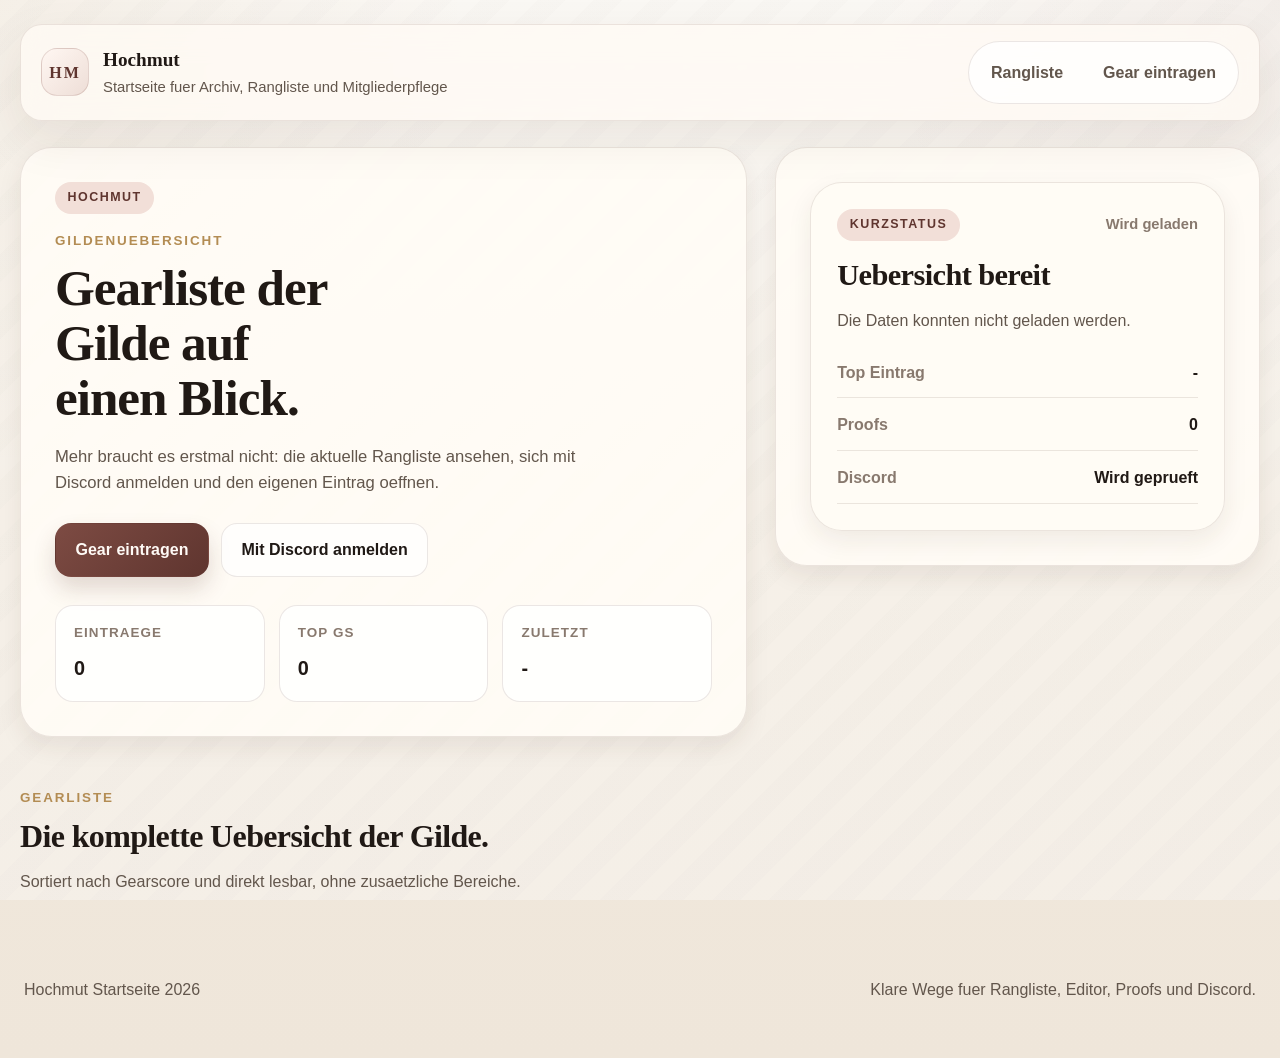
==== commit c5e3e7c0: "Reduce site to minimal guild overview" ====
--- a/index.html
+++ b/index.html
@@ -33,28 +33,25 @@
       </button>
 
       <nav class="site-nav" id="main-nav" aria-label="Hauptnavigation">
-        <a href="/archiv/">Archiv</a>
         <a href="/archiv/#leaderboard">Rangliste</a>
-        <a href="/archiv/#editor">Editor</a>
-        <a href="/archiv/#sync">Discord</a>
+        <a href="/archiv/#editor">Gear eintragen</a>
       </nav>
     </header>
 
     <main class="menu-main">
-      <section class="menu-hero">
+      <section class="menu-hero compact-hero">
         <div class="menu-hero-copy reveal">
-          <span class="hero-ribbon">Start</span>
-          <p class="eyebrow">HOCHMUT | GILDENARCHIV</p>
-          <h1>Alles Wichtige an einem ruhigen Ort.</h1>
+          <span class="hero-ribbon">Hochmut</span>
+          <p class="eyebrow">GILDENUEBERSICHT</p>
+          <h1>Gearliste der Gilde auf einen Blick.</h1>
           <p class="lead">
-            Von hier kommen Mitglieder direkt zur Rangliste, zum Editor und zur
-            Discord-Anbindung, ohne lange zu suchen oder durch Unterseiten zu springen.
+            Mehr braucht es erstmal nicht: die aktuelle Rangliste ansehen, sich mit
+            Discord anmelden und den eigenen Eintrag oeffnen.
           </p>
 
           <div class="hero-actions">
             <a class="button button-primary" href="/archiv/#editor">Gear eintragen</a>
-            <a class="button button-secondary" href="/archiv/#leaderboard">Rangliste ansehen</a>
-            <a class="button button-ghost" id="menu-discord-cta" href="/archiv/#sync">Discord oeffnen</a>
+            <a class="button button-secondary" id="menu-auth-action" href="/auth/discord?next=%2Farchiv%23editor">Mit Discord anmelden</a>
           </div>
 
           <div class="hero-metrics menu-metrics">
@@ -76,12 +73,12 @@
         <aside class="menu-hero-panel reveal">
           <div class="menu-focus-card">
             <div class="menu-focus-head">
-              <span class="status-pill">Live Uebersicht</span>
-              <span class="menu-focus-status" id="menu-auth-status">Archiv bereit</span>
+              <span class="status-pill">Kurzstatus</span>
+              <span class="menu-focus-status" id="menu-auth-status">Wird geladen</span>
             </div>
-            <h2 id="menu-focus-title">Schneller Einstieg fuer alle</h2>
+            <h2 id="menu-focus-title">Aktuelle Gildenlage</h2>
             <p id="menu-focus-copy">
-              Rangliste oeffnen, eigenes Gear pflegen und direkt mit Discord verknuepfen.
+              Die wichtigsten Werte werden direkt aus dem Archiv geladen.
             </p>
             <dl class="menu-focus-list">
               <div>
@@ -94,78 +91,23 @@
               </div>
               <div>
                 <dt>Discord</dt>
-                <dd id="menu-discord-status">Noch offen</dd>
+                <dd id="menu-discord-status">Wird geprueft</dd>
               </div>
             </dl>
-            <a class="button button-secondary" id="menu-auth-action" href="/archiv#editor">Zum Editor</a>
           </div>
         </aside>
       </section>
 
-      <section class="section menu-section">
+      <section class="section menu-section" id="menu-overview">
         <div class="section-heading reveal">
-          <p class="eyebrow">SCHNELLE BEREICHE</p>
-          <h2>Vier klare Wege statt unruhiger Menues.</h2>
+          <p class="eyebrow">GEARLISTE</p>
+          <h2>Die komplette Uebersicht der Gilde.</h2>
           <p class="section-intro">
-            Jeder Bereich hat genau eine Aufgabe. Das haelt die Seite ruhig,
-            verstaendlich und schnell fuer neue Mitglieder.
+            Sortiert nach Gearscore und direkt lesbar, ohne zusaetzliche Bereiche.
           </p>
         </div>
 
-        <div class="hub-grid">
-          <a class="hub-card reveal" href="/archiv/#editor">
-            <span class="hub-kicker">01</span>
-            <h3>Gear eintragen</h3>
-            <p>Discord verbinden, Werte eintragen und einen Proof-Link speichern.</p>
-            <strong>Sofort zum Formular</strong>
-          </a>
-
-          <a class="hub-card reveal" href="/archiv/#leaderboard">
-            <span class="hub-kicker">02</span>
-            <h3>Rangliste</h3>
-            <p>Alle Mitglieder mit Gearscore, Proof und Klasse auf einen Blick.</p>
-            <strong id="menu-top-preview">Top Eintrag wird geladen...</strong>
-          </a>
-
-          <a class="hub-card reveal" href="/archiv/#sync">
-            <span class="hub-kicker">03</span>
-            <h3>Discord & Sync</h3>
-            <p>Discord und Website greifen auf denselben Stand zu und bleiben damit sauber synchron.</p>
-            <strong id="menu-discord-preview">Discord Status wird geladen...</strong>
-          </a>
-
-          <a class="hub-card reveal" href="/archiv/">
-            <span class="hub-kicker">04</span>
-            <h3>Archiv oeffnen</h3>
-            <p>Die komplette Cloud-Arbeitsseite mit Rangliste, Editor und Sync-Bereich.</p>
-            <strong>Zum Gildenarchiv</strong>
-          </a>
-        </div>
-      </section>
-
-      <section class="section menu-section">
-        <div class="section-heading reveal">
-          <p class="eyebrow">ABLAUF</p>
-          <h2>So funktioniert die Seite im Alltag.</h2>
-        </div>
-
-        <div class="process-grid">
-          <article class="process-card reveal">
-            <span class="feature-kicker">Schritt 1</span>
-            <h3>Mit Discord anmelden</h3>
-            <p>Discord-ID und Name werden automatisch uebernommen.</p>
-          </article>
-          <article class="process-card reveal">
-            <span class="feature-kicker">Schritt 2</span>
-            <h3>Proof-Link setzen</h3>
-            <p>In der Cloud-Version wird der Nachweis ueber einen Bild-Link hinterlegt.</p>
-          </article>
-          <article class="process-card reveal">
-            <span class="feature-kicker">Schritt 3</span>
-            <h3>Speichern und fertig</h3>
-            <p>Der Eintrag bleibt sofort mit Website und Discord-App synchron.</p>
-          </article>
-        </div>
+        <div class="overview-list reveal" id="menu-leaderboard-grid"></div>
       </section>
     </main>
 
--- a/styles.css
+++ b/styles.css
@@ -219,6 +219,10 @@
   align-items: start;
 }
 
+.hero-single {
+  grid-template-columns: 1fr;
+}
+
 .menu-hero-copy,
 .hero-copy,
 .menu-hero-panel,
@@ -917,6 +921,80 @@
   background: linear-gradient(135deg, #f5ede4, #e9ddd1);
 }
 
+.overview-list {
+  display: grid;
+  gap: 14px;
+}
+
+.overview-row {
+  display: grid;
+  grid-template-columns: auto minmax(0, 1fr) auto auto;
+  gap: 14px;
+  align-items: center;
+  padding: 18px 20px;
+  border: 1px solid var(--line);
+  border-radius: 22px;
+  background: rgba(255, 255, 255, 0.76);
+  box-shadow: var(--shadow-card);
+}
+
+.overview-row-rank {
+  display: inline-flex;
+  align-items: center;
+  justify-content: center;
+  min-width: 48px;
+  height: 48px;
+  border-radius: 16px;
+  background: rgba(125, 75, 67, 0.1);
+  color: var(--accent-strong);
+  font-weight: 800;
+}
+
+.overview-row-main {
+  min-width: 0;
+}
+
+.overview-row-main strong,
+.overview-row-main span {
+  display: block;
+}
+
+.overview-row-main span {
+  color: var(--text-soft);
+  font-size: 0.94rem;
+}
+
+.overview-row-stats {
+  display: flex;
+  flex-direction: column;
+  gap: 4px;
+  align-items: flex-end;
+  text-align: right;
+  color: var(--text-soft);
+}
+
+.overview-row-stats strong {
+  color: var(--text);
+}
+
+.overview-row-portrait,
+.overview-row-portrait-fallback {
+  width: 62px;
+  height: 62px;
+  border: 1px solid var(--line);
+  border-radius: 18px;
+  object-fit: cover;
+  background: linear-gradient(135deg, #f5ede4, #e9ddd1);
+}
+
+.overview-row-portrait-fallback {
+  display: grid;
+  place-items: center;
+  color: var(--accent-strong);
+  font-family: Georgia, "Times New Roman", serif;
+  font-weight: 700;
+}
+
 .editor-layout {
   display: grid;
   grid-template-columns: 340px minmax(0, 1fr);
@@ -1294,6 +1372,15 @@
   .leader-portrait,
   .leader-portrait-fallback {
     width: 160px;
+  }
+
+  .overview-row {
+    grid-template-columns: auto minmax(0, 1fr) auto;
+  }
+
+  .overview-row-portrait,
+  .overview-row-portrait-fallback {
+    display: none;
   }
 }
 
@@ -1365,6 +1452,16 @@
     grid-template-columns: 1fr;
   }
 
+  .overview-row {
+    grid-template-columns: 1fr;
+    justify-items: start;
+  }
+
+  .overview-row-stats {
+    align-items: flex-start;
+    text-align: left;
+  }
+
   .discord-embed-head,
   .scan-shell,
   .form-actions,
@@ -1424,6 +1521,10 @@
     display: none;
   }
 
+  .overview-row {
+    padding: 16px;
+  }
+
   .discord-embed-portrait,
   .discord-embed-portrait-fallback {
     width: 76px;
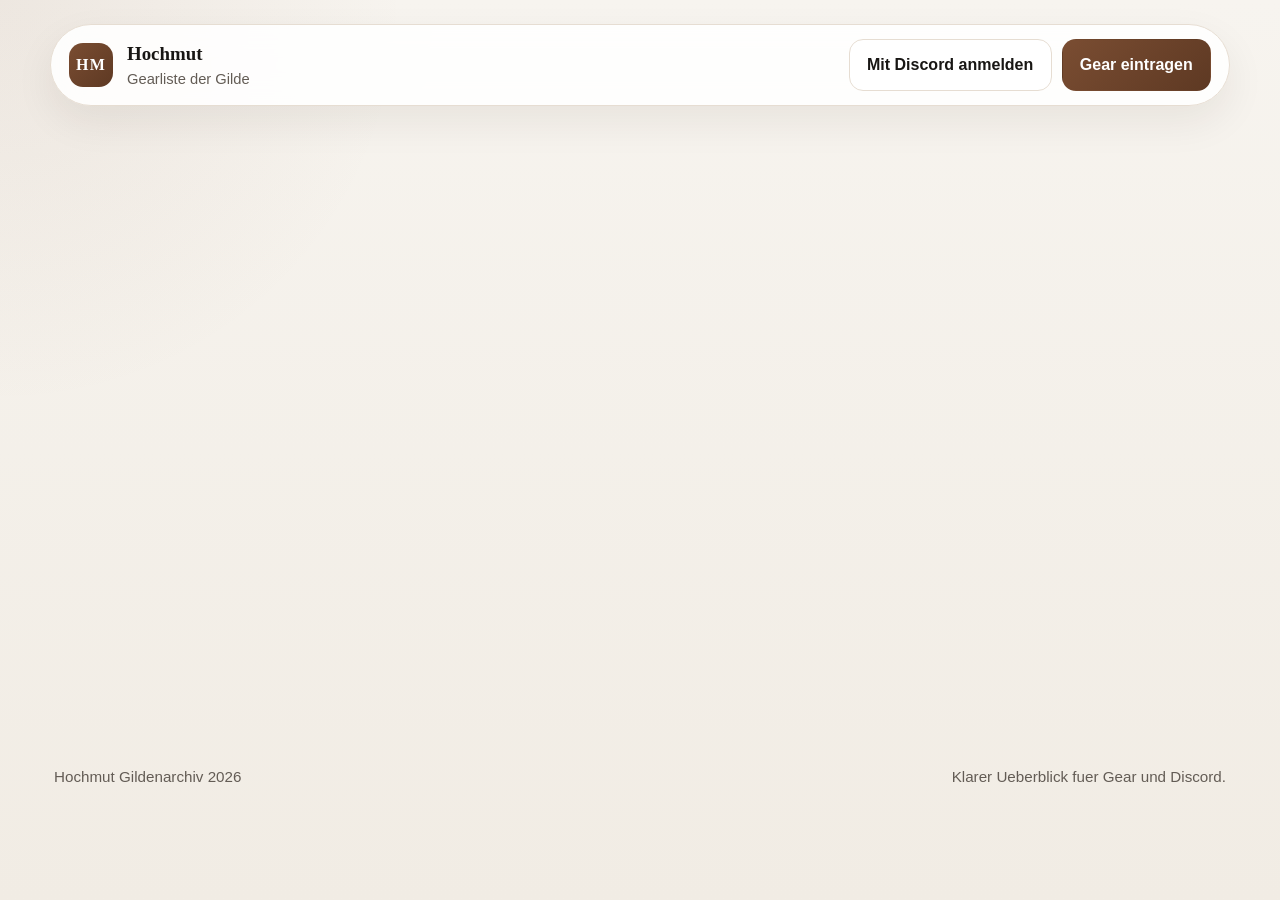
==== commit 84e45ba8: "Rebuild site into clean minimal layout" ====
--- a/index.html
+++ b/index.html
@@ -5,115 +5,89 @@
   <meta name="viewport" content="width=device-width, initial-scale=1.0">
   <meta
     name="description"
-    content="Hochmut Startseite mit schnellem Zugang zu Archiv, Rangliste, Editor und Discord."
+    content="Hochmut Gearliste mit direktem Discord-Login und schnellem Zugang zum eigenen Eintrag."
   >
-  <title>Hochmut | Start</title>
+  <title>Hochmut | Gearliste</title>
   <link rel="stylesheet" href="/styles.css">
 </head>
-<body class="menu-page">
-  <div class="page-shell">
-    <header class="site-header menu-header">
-      <a class="brand" href="/" aria-label="Hochmut Menue">
+<body class="overview-page">
+  <div class="app-shell">
+    <header class="site-header">
+      <a class="brand" href="/" aria-label="Hochmut Startseite">
         <span class="brand-mark">HM</span>
         <span class="brand-copy">
           <strong id="menu-guild-name">Hochmut</strong>
-          <span>Startseite fuer Archiv, Rangliste und Mitgliederpflege</span>
+          <span>Gearliste der Gilde</span>
         </span>
       </a>
 
-      <button
-        class="nav-toggle"
-        type="button"
-        aria-expanded="false"
-        aria-controls="main-nav"
-        aria-label="Navigation oeffnen"
-      >
-        <span></span>
-        <span></span>
-      </button>
-
-      <nav class="site-nav" id="main-nav" aria-label="Hauptnavigation">
-        <a href="/archiv/#leaderboard">Rangliste</a>
-        <a href="/archiv/#editor">Gear eintragen</a>
-      </nav>
+      <div class="header-actions">
+        <a class="button button-secondary" id="menu-auth-action" href="/auth/discord?next=%2Farchiv%23editor">Mit Discord anmelden</a>
+        <a class="button button-primary" href="/archiv/#editor">Gear eintragen</a>
+      </div>
     </header>
 
-    <main class="menu-main">
-      <section class="menu-hero compact-hero">
-        <div class="menu-hero-copy reveal">
-          <span class="hero-ribbon">Hochmut</span>
-          <p class="eyebrow">GILDENUEBERSICHT</p>
-          <h1>Gearliste der Gilde auf einen Blick.</h1>
+    <main class="overview-main">
+      <section class="overview-hero reveal">
+        <div class="overview-hero-copy">
+          <p class="eyebrow">HOCHMUT</p>
+          <h1>Die Gearliste der Gilde.</h1>
           <p class="lead">
-            Mehr braucht es erstmal nicht: die aktuelle Rangliste ansehen, sich mit
-            Discord anmelden und den eigenen Eintrag oeffnen.
+            Nur das Wesentliche: aktueller Stand der Mitglieder, Discord-Login und ein
+            direkter Weg zum eigenen Eintrag.
           </p>
+        </div>
 
-          <div class="hero-actions">
-            <a class="button button-primary" href="/archiv/#editor">Gear eintragen</a>
-            <a class="button button-secondary" id="menu-auth-action" href="/auth/discord?next=%2Farchiv%23editor">Mit Discord anmelden</a>
+        <div class="overview-status-strip">
+          <article class="status-tile">
+            <span>Eintraege</span>
+            <strong id="menu-stat-count">0</strong>
+          </article>
+          <article class="status-tile">
+            <span>Top GS</span>
+            <strong id="menu-stat-top-score">0</strong>
+          </article>
+          <article class="status-tile">
+            <span>Zuletzt</span>
+            <strong id="menu-stat-updated">-</strong>
+          </article>
+          <article class="status-tile">
+            <span>Discord</span>
+            <strong id="menu-auth-status">Wird geladen</strong>
+          </article>
+        </div>
+      </section>
+
+      <section class="leaderboard-panel reveal">
+        <div class="leaderboard-panel-head">
+          <div>
+            <p class="eyebrow">AKTUELLER STAND</p>
+            <h2>Uebersicht aller gespeicherten Gear-Eintraege.</h2>
           </div>
-
-          <div class="hero-metrics menu-metrics">
-            <article class="metric-card">
-              <span>Eintraege</span>
-              <strong id="menu-stat-count">0</strong>
-            </article>
-            <article class="metric-card">
-              <span>Top GS</span>
-              <strong id="menu-stat-top-score">0</strong>
-            </article>
-            <article class="metric-card">
-              <span>Zuletzt</span>
-              <strong id="menu-stat-updated">-</strong>
-            </article>
+          <div class="leaderboard-panel-meta">
+            <span id="menu-top-entry">Top Eintrag: -</span>
+            <span><strong id="menu-proof-count">0</strong> Proofs</span>
+            <span id="menu-discord-status">Discord wird geprueft</span>
           </div>
         </div>
 
-        <aside class="menu-hero-panel reveal">
-          <div class="menu-focus-card">
-            <div class="menu-focus-head">
-              <span class="status-pill">Kurzstatus</span>
-              <span class="menu-focus-status" id="menu-auth-status">Wird geladen</span>
-            </div>
-            <h2 id="menu-focus-title">Aktuelle Gildenlage</h2>
-            <p id="menu-focus-copy">
-              Die wichtigsten Werte werden direkt aus dem Archiv geladen.
-            </p>
-            <dl class="menu-focus-list">
-              <div>
-                <dt>Top Eintrag</dt>
-                <dd id="menu-top-entry">-</dd>
-              </div>
-              <div>
-                <dt>Proofs</dt>
-                <dd id="menu-proof-count">0</dd>
-              </div>
-              <div>
-                <dt>Discord</dt>
-                <dd id="menu-discord-status">Wird geprueft</dd>
-              </div>
-            </dl>
-          </div>
-        </aside>
-      </section>
-
-      <section class="section menu-section" id="menu-overview">
-        <div class="section-heading reveal">
-          <p class="eyebrow">GEARLISTE</p>
-          <h2>Die komplette Uebersicht der Gilde.</h2>
-          <p class="section-intro">
-            Sortiert nach Gearscore und direkt lesbar, ohne zusaetzliche Bereiche.
-          </p>
+        <div class="overview-table-head">
+          <span>Rang</span>
+          <span>Mitglied</span>
+          <span>State</span>
+          <span>AP / AAP</span>
+          <span>DP</span>
+          <span>GS</span>
+          <span>Proof</span>
         </div>
 
-        <div class="overview-list reveal" id="menu-leaderboard-grid"></div>
+        <div class="overview-table" id="menu-leaderboard-grid"></div>
       </section>
     </main>
 
-    <footer class="site-footer menu-footer">
-      <p><span id="menu-footer-guild-name">Hochmut</span> Startseite <span id="current-year"></span></p>
-      <p>Klare Wege fuer Rangliste, Editor, Proofs und Discord.</p>
+    <footer class="site-footer">
+      <p><span id="menu-footer-guild-name">Hochmut</span> Gildenarchiv <span id="current-year"></span></p>
+      <p>Klarer Ueberblick fuer Gear und Discord.</p>
     </footer>
   </div>
 
--- a/styles.css
+++ b/styles.css
@@ -1,29 +1,24 @@
 :root {
-  --bg: #f4efe7;
-  --bg-deep: #ebe3d8;
-  --surface: rgba(255, 252, 246, 0.92);
-  --surface-strong: #fffdf9;
-  --surface-muted: #f1e9de;
-  --surface-accent: #f5ebe7;
-  --line: rgba(89, 63, 49, 0.12);
-  --line-strong: rgba(89, 63, 49, 0.22);
-  --text: #201915;
-  --text-soft: #62564c;
-  --text-faint: #88796e;
-  --accent: #7d4b43;
-  --accent-strong: #5f352f;
-  --accent-soft: #f2dfd8;
-  --gold: #b38c53;
-  --teal: #2f6d67;
-  --success: #2e7d5c;
-  --danger: #b65858;
-  --shadow-soft: 0 18px 50px rgba(58, 36, 25, 0.08);
-  --shadow-card: 0 10px 24px rgba(58, 36, 25, 0.08);
-  --radius-xl: 32px;
-  --radius-lg: 24px;
-  --radius-md: 18px;
+  --bg: #f4f1eb;
+  --panel: #ffffff;
+  --panel-soft: #fbf9f5;
+  --panel-muted: #f0ebe3;
+  --line: #e6ddd2;
+  --line-strong: #d7cbbb;
+  --text: #181614;
+  --text-soft: #635c55;
+  --text-faint: #8b8177;
+  --accent: #7a4d32;
+  --accent-strong: #5e3923;
+  --accent-soft: #f0e2d4;
+  --success: #2f7a57;
+  --danger: #b55757;
+  --shadow: 0 16px 40px rgba(36, 28, 20, 0.07);
+  --radius-xl: 28px;
+  --radius-lg: 20px;
+  --radius-md: 16px;
   --radius-sm: 12px;
-  --page-width: 1240px;
+  --page-width: 1180px;
 }
 
 *,
@@ -39,35 +34,17 @@
 body {
   margin: 0;
   min-height: 100vh;
+  background:
+    radial-gradient(circle at top left, rgba(122, 77, 50, 0.08), transparent 26%),
+    linear-gradient(180deg, #f7f4ef 0%, #f1ece4 100%);
   color: var(--text);
-  font-family: "Aptos", "Segoe UI", "Trebuchet MS", sans-serif;
-  line-height: 1.6;
-  background:
-    radial-gradient(circle at top left, rgba(179, 140, 83, 0.12), transparent 28%),
-    radial-gradient(circle at top right, rgba(125, 75, 67, 0.08), transparent 24%),
-    linear-gradient(180deg, #f8f4ee 0%, #f1e9dd 48%, #efe6da 100%);
-}
-
-body::before {
-  content: "";
-  position: fixed;
-  inset: 0;
-  pointer-events: none;
-  background:
-    linear-gradient(rgba(255, 255, 255, 0.34), rgba(255, 255, 255, 0.34)),
-    repeating-linear-gradient(
-      135deg,
-      transparent 0,
-      transparent 20px,
-      rgba(117, 86, 68, 0.015) 20px,
-      rgba(117, 86, 68, 0.015) 40px
-    );
-  z-index: -1;
+  font-family: "Aptos", "Segoe UI", "Helvetica Neue", sans-serif;
+  line-height: 1.55;
 }
 
 img {
+  display: block;
   max-width: 100%;
-  display: block;
 }
 
 a {
@@ -87,20 +64,16 @@
 }
 
 code {
-  padding: 0.1rem 0.45rem;
+  padding: 0.1rem 0.4rem;
   border-radius: 999px;
-  background: rgba(125, 75, 67, 0.08);
+  background: #f1e8de;
   color: var(--accent-strong);
 }
 
-.page-shell {
+.app-shell {
   width: min(calc(100% - 32px), var(--page-width));
   margin: 0 auto;
-  padding: 28px 0 40px;
-}
-
-.menu-page .page-shell {
-  padding-top: 24px;
+  padding: 24px 0 40px;
 }
 
 .site-header {
@@ -110,14 +83,13 @@
   display: flex;
   align-items: center;
   justify-content: space-between;
-  gap: 24px;
-  padding: 16px 20px;
-  margin-bottom: 26px;
-  border: 1px solid var(--line);
-  border-radius: 22px;
-  background: rgba(255, 250, 244, 0.82);
-  backdrop-filter: blur(16px);
-  box-shadow: var(--shadow-soft);
+  gap: 16px;
+  padding: 14px 18px;
+  border: 1px solid var(--line);
+  border-radius: 999px;
+  background: rgba(255, 255, 255, 0.88);
+  backdrop-filter: blur(14px);
+  box-shadow: var(--shadow);
 }
 
 .brand {
@@ -130,16 +102,14 @@
 .brand-mark {
   display: grid;
   place-items: center;
-  width: 48px;
-  height: 48px;
-  border: 1px solid rgba(125, 75, 67, 0.18);
-  border-radius: 16px;
-  background: linear-gradient(135deg, #fff7f2, #eeded7);
-  color: var(--accent-strong);
+  width: 44px;
+  height: 44px;
+  border-radius: 14px;
+  background: linear-gradient(135deg, var(--accent), var(--accent-strong));
+  color: #fff;
   font-family: Georgia, "Times New Roman", serif;
-  font-size: 1rem;
   font-weight: 700;
-  letter-spacing: 0.12em;
+  letter-spacing: 0.08em;
 }
 
 .brand-copy {
@@ -150,120 +120,57 @@
 
 .brand-copy strong {
   font-family: Georgia, "Times New Roman", serif;
-  font-size: 1.2rem;
-  font-weight: 700;
+  font-size: 1.18rem;
 }
 
 .brand-copy span:last-child {
   color: var(--text-soft);
-  font-size: 0.93rem;
-}
-
-.site-nav {
-  display: inline-flex;
-  align-items: center;
-  gap: 8px;
-  padding: 6px;
-  border: 1px solid var(--line);
-  border-radius: 999px;
-  background: rgba(255, 255, 255, 0.7);
-}
-
-.site-nav a {
-  padding: 0.72rem 1rem;
-  border-radius: 999px;
-  color: var(--text-soft);
-  font-weight: 600;
-  transition: background 180ms ease, color 180ms ease, transform 180ms ease;
-}
-
-.site-nav a:hover,
-.site-nav a:focus-visible {
-  background: var(--surface-accent);
-  color: var(--accent-strong);
-  transform: translateY(-1px);
-}
-
-.nav-toggle {
-  display: none;
-  align-items: center;
-  justify-content: center;
+  font-size: 0.92rem;
+}
+
+.header-actions {
+  display: flex;
+  align-items: center;
+  gap: 10px;
+}
+
+.overview-main,
+.editor-main {
+  display: flex;
   flex-direction: column;
-  gap: 5px;
-  width: 48px;
-  height: 48px;
-  border: 1px solid var(--line);
-  border-radius: 16px;
-  background: rgba(255, 255, 255, 0.82);
-}
-
-.nav-toggle span {
-  width: 18px;
-  height: 2px;
-  border-radius: 999px;
-  background: var(--accent-strong);
-}
-
-.menu-main,
-main {
-  display: flex;
-  flex-direction: column;
-  gap: 34px;
-}
-
-.menu-hero,
-.hero {
-  display: grid;
-  grid-template-columns: minmax(0, 1.2fr) minmax(340px, 0.8fr);
-  gap: 28px;
-  align-items: start;
-}
-
-.hero-single {
-  grid-template-columns: 1fr;
-}
-
-.menu-hero-copy,
-.hero-copy,
-.menu-hero-panel,
-.hero-panel {
+  gap: 26px;
+  margin-top: 28px;
+}
+
+.overview-hero,
+.editor-hero,
+.leaderboard-panel,
+.editor-auth-card,
+.editor-status-card,
+.proof-preview-card,
+.editor-form {
+  border: 1px solid var(--line);
+  border-radius: var(--radius-xl);
+  background: var(--panel);
+  box-shadow: var(--shadow);
+}
+
+.overview-hero,
+.editor-hero {
   padding: 34px;
-  border: 1px solid var(--line);
-  border-radius: var(--radius-xl);
-  background: var(--surface);
-  box-shadow: var(--shadow-card);
-}
-
-.hero-ribbon,
-.status-pill,
-.feature-kicker,
-.hub-kicker,
-.player-block-label {
-  display: inline-flex;
-  align-items: center;
-  gap: 8px;
-  width: fit-content;
-  padding: 0.4rem 0.78rem;
-  border-radius: 999px;
-  background: var(--accent-soft);
-  color: var(--accent-strong);
-  font-size: 0.78rem;
-  font-weight: 700;
-  letter-spacing: 0.12em;
-  text-transform: uppercase;
-}
-
-.status-pill-teal {
-  background: rgba(47, 109, 103, 0.12);
-  color: var(--teal);
+}
+
+.overview-hero-copy,
+.editor-hero {
+  max-width: 720px;
 }
 
 .eyebrow {
-  margin: 16px 0 8px;
-  color: var(--gold);
-  font-size: 0.84rem;
-  font-weight: 700;
-  letter-spacing: 0.14em;
+  margin: 0 0 12px;
+  color: var(--accent);
+  font-size: 0.8rem;
+  font-weight: 800;
+  letter-spacing: 0.16em;
   text-transform: uppercase;
 }
 
@@ -272,34 +179,28 @@
 h3 {
   margin: 0;
   font-family: Georgia, "Times New Roman", serif;
-  line-height: 1.08;
+  line-height: 1.05;
   letter-spacing: -0.02em;
 }
 
 h1 {
-  font-size: clamp(2.5rem, 4vw, 4.4rem);
-  max-width: 12ch;
+  font-size: clamp(2.4rem, 5vw, 4.1rem);
 }
 
 h2 {
-  font-size: clamp(1.85rem, 2.5vw, 2.7rem);
+  font-size: clamp(1.6rem, 3vw, 2.4rem);
 }
 
 h3 {
-  font-size: 1.35rem;
+  font-size: 1.28rem;
 }
 
 .lead,
 .section-intro,
-.menu-focus-card p,
-.feature-card p,
-.hub-card p,
-.process-card p,
-.sync-box p,
-.editor-info-card p,
 .editor-auth-card p,
+.editor-status-card p,
 .proof-preview-body p,
-.empty-state p,
+.form-feedback,
 .scan-result-copy,
 .scan-meta,
 .scan-warning {
@@ -307,419 +208,145 @@
 }
 
 .lead {
-  max-width: 62ch;
-  margin: 18px 0 0;
-  font-size: 1.04rem;
-}
-
-.hero-actions,
-.auth-actions,
-.form-actions {
-  display: flex;
-  flex-wrap: wrap;
+  margin: 16px 0 0;
+  max-width: 60ch;
+  font-size: 1.05rem;
+}
+
+.overview-status-strip {
+  display: grid;
+  grid-template-columns: repeat(4, minmax(0, 1fr));
   gap: 12px;
-}
-
-.hero-actions {
-  margin-top: 26px;
-}
-
-.button,
-.inline-button {
-  display: inline-flex;
-  align-items: center;
-  justify-content: center;
-  gap: 8px;
-  min-height: 48px;
-  padding: 0.82rem 1.22rem;
-  border: 1px solid transparent;
-  border-radius: 16px;
-  font-weight: 700;
-  transition: transform 180ms ease, box-shadow 180ms ease, background 180ms ease, color 180ms ease, border-color 180ms ease;
-}
-
-.button:hover,
-.button:focus-visible,
-.inline-button:hover,
-.inline-button:focus-visible {
-  transform: translateY(-1px);
-}
-
-.button-primary {
-  background: linear-gradient(135deg, var(--accent), var(--accent-strong));
-  color: #fffaf6;
-  box-shadow: 0 12px 22px rgba(95, 53, 47, 0.18);
-}
-
-.button-secondary {
-  background: rgba(255, 255, 255, 0.72);
-  border-color: var(--line);
-  color: var(--text);
-}
-
-.button-ghost,
-.inline-button {
-  background: transparent;
-  border-color: var(--line);
-  color: var(--text-soft);
-}
-
-.button-danger {
-  background: rgba(182, 88, 88, 0.1);
-  border-color: rgba(182, 88, 88, 0.22);
-  color: #8f4040;
-}
-
-.button:disabled,
-.inline-button:disabled {
-  opacity: 0.55;
-  cursor: not-allowed;
-  transform: none;
-  box-shadow: none;
-}
-
-.hero-metrics,
-.menu-metrics,
-.board-summary,
-.sync-meta {
-  display: grid;
-  grid-template-columns: repeat(3, minmax(0, 1fr));
-  gap: 14px;
   margin-top: 28px;
 }
 
-.metric-card,
-.summary-card,
-.sync-card {
+.status-tile {
   padding: 16px 18px;
   border: 1px solid var(--line);
-  border-radius: var(--radius-md);
-  background: rgba(255, 255, 255, 0.76);
-}
-
-.metric-card span,
-.summary-card span,
-.sync-card span {
-  display: block;
-  color: var(--text-faint);
-  font-size: 0.84rem;
-  font-weight: 700;
-  letter-spacing: 0.08em;
-  text-transform: uppercase;
-}
-
-.metric-card strong,
-.summary-card strong,
-.sync-card strong {
-  display: block;
-  margin-top: 10px;
-  font-size: 1.24rem;
-}
-
-.menu-focus-card,
-.featured-embed-panel,
-.mini-board,
-.feature-card,
-.hub-card,
-.process-card,
-.sync-box,
-.editor-auth-card,
-.editor-info-card,
-.proof-preview-card,
-.editor-form,
-.leader-card,
-.empty-state {
-  border: 1px solid var(--line);
-  border-radius: var(--radius-xl);
-  background: var(--surface);
-  box-shadow: var(--shadow-card);
-}
-
-.menu-focus-head,
-.featured-embed-head,
-.proof-preview-head,
-.auth-head,
-.scan-result-head,
-.mini-board-head {
-  display: flex;
-  align-items: center;
-  justify-content: space-between;
-  gap: 16px;
-}
-
-.menu-focus-status,
-.featured-embed-note,
-.auth-status-label,
-.scan-confidence,
-.proof-preview-head span:last-child {
-  color: var(--text-faint);
-  font-size: 0.92rem;
-  font-weight: 600;
-}
-
-.menu-focus-card,
-.featured-embed-panel,
-.mini-board {
-  padding: 26px;
-}
-
-.menu-focus-card h2 {
-  margin-top: 18px;
-  font-size: 1.9rem;
-}
-
-.menu-focus-list {
-  display: grid;
-  gap: 14px;
-  margin: 26px 0 0;
-}
-
-.menu-focus-list div {
-  display: flex;
-  justify-content: space-between;
-  gap: 16px;
-  padding-bottom: 12px;
-  border-bottom: 1px solid var(--line);
-}
-
-.menu-focus-list dt {
-  color: var(--text-faint);
-  font-weight: 700;
-}
-
-.menu-focus-list dd {
-  margin: 0;
-  text-align: right;
-  font-weight: 700;
-}
-
-.section,
-.menu-section {
-  display: flex;
-  flex-direction: column;
-  gap: 24px;
-}
-
-.section-heading {
-  max-width: 720px;
-}
-
-.section-heading h2 {
-  margin-top: 10px;
-}
-
-.hub-grid,
-.feature-grid,
-.process-grid {
-  display: grid;
-  gap: 18px;
-}
-
-.hub-grid {
-  grid-template-columns: repeat(4, minmax(0, 1fr));
-}
-
-.feature-grid,
-.process-grid {
-  grid-template-columns: repeat(3, minmax(0, 1fr));
-}
-
-.hub-card,
-.feature-card,
-.process-card {
-  padding: 24px;
-}
-
-.hub-card strong,
-.process-card strong {
-  display: inline-block;
-  margin-top: 18px;
-  color: var(--accent-strong);
-}
-
-.hub-card:hover,
-.feature-card:hover,
-.process-card:hover {
-  border-color: var(--line-strong);
-  transform: translateY(-2px);
-}
-
-.board-layout {
-  display: flex;
-  flex-direction: column;
-  gap: 18px;
-}
-
-.leaderboard-grid {
-  display: grid;
-  gap: 18px;
-}
-
-.leader-card {
-  position: relative;
-  overflow: hidden;
-}
-
-.leader-card.top-three {
-  border-color: rgba(179, 140, 83, 0.32);
-}
-
-.leader-accent {
-  position: absolute;
-  inset: 0 auto 0 0;
-  width: 5px;
-  background: linear-gradient(180deg, var(--gold), var(--accent));
-}
-
-.leader-shell {
-  display: grid;
-  grid-template-columns: minmax(0, 1fr) 178px;
-  gap: 24px;
-  padding: 28px 28px 28px 32px;
-}
-
-.leader-copy {
-  display: flex;
-  flex-direction: column;
-  gap: 16px;
-  min-width: 0;
-}
-
-.leader-topline,
-.leader-links {
-  display: flex;
-  align-items: center;
-  flex-wrap: wrap;
-  gap: 10px;
-}
-
-.leader-rank,
-.leader-state-pill,
-.leader-link-pill {
-  display: inline-flex;
-  align-items: center;
-  padding: 0.4rem 0.72rem;
-  border-radius: 999px;
-  font-size: 0.82rem;
-  font-weight: 700;
-}
-
-.leader-rank {
-  background: rgba(179, 140, 83, 0.14);
-  color: #8d6733;
-}
-
-.leader-state-pill {
-  background: rgba(125, 75, 67, 0.1);
-  color: var(--accent-strong);
-}
-
-.leader-inline-class,
-.leader-subline,
-.leader-note {
-  color: var(--text-soft);
-}
-
-.leader-stat-grid,
-.discord-stat-grid,
-.player-profile-grid {
-  display: grid;
-  gap: 12px;
-}
-
-.leader-stat-grid {
-  grid-template-columns: repeat(4, minmax(0, 1fr));
-}
-
-.discord-stat-grid {
-  grid-template-columns: repeat(3, minmax(0, 1fr));
-  margin-top: 20px;
-}
-
-.leader-stat-grid div,
-.discord-stat-grid div,
-.player-profile-grid div {
-  padding: 14px 16px;
-  border: 1px solid var(--line);
-  border-radius: 16px;
-  background: rgba(255, 255, 255, 0.74);
-}
-
-.leader-stat-grid dt,
-.discord-stat-grid dt,
-.player-profile-grid dt {
-  color: var(--text-faint);
-  font-size: 0.78rem;
-  font-weight: 700;
-  letter-spacing: 0.08em;
-  text-transform: uppercase;
-}
-
-.leader-stat-grid dd,
-.discord-stat-grid dd,
-.player-profile-grid dd {
-  margin: 8px 0 0;
-  font-weight: 700;
-}
-
-.leader-score-box dd {
-  color: var(--accent-strong);
-}
-
-.leader-side {
-  display: flex;
-  flex-direction: column;
-  align-items: stretch;
-  gap: 14px;
-}
-
-.leader-score {
-  padding: 18px;
-  border: 1px solid var(--line);
-  border-radius: 18px;
-  background: linear-gradient(180deg, #fff9f3, #f3e7dd);
-  text-align: center;
-}
-
-.leader-score span {
+  border-radius: var(--radius-lg);
+  background: var(--panel-soft);
+}
+
+.status-tile span {
   display: block;
   color: var(--text-faint);
   font-size: 0.78rem;
-  font-weight: 700;
+  font-weight: 800;
   letter-spacing: 0.08em;
   text-transform: uppercase;
 }
 
-.leader-score strong {
+.status-tile strong {
   display: block;
   margin-top: 8px;
-  font-size: 2rem;
+  font-size: 1.2rem;
+}
+
+.leaderboard-panel {
+  padding: 26px;
+}
+
+.leaderboard-panel-head {
+  display: flex;
+  align-items: end;
+  justify-content: space-between;
+  gap: 18px;
+  margin-bottom: 18px;
+}
+
+.leaderboard-panel-meta {
+  display: flex;
+  flex-wrap: wrap;
+  gap: 10px;
+  justify-content: flex-end;
+  color: var(--text-soft);
+  font-size: 0.94rem;
+}
+
+.overview-table-head,
+.overview-table-row {
+  display: grid;
+  grid-template-columns: 74px minmax(220px, 1.3fr) 120px 150px 100px 100px 96px;
+  gap: 12px;
+  align-items: center;
+}
+
+.overview-table-head {
+  padding: 0 14px 12px;
+  color: var(--text-faint);
+  font-size: 0.76rem;
+  font-weight: 800;
+  letter-spacing: 0.08em;
+  text-transform: uppercase;
+}
+
+.overview-table {
+  display: grid;
+  gap: 10px;
+}
+
+.overview-table-row {
+  padding: 14px;
+  border: 1px solid var(--line);
+  border-radius: 18px;
+  background: var(--panel-soft);
+}
+
+.empty-row {
+  grid-template-columns: 1fr;
+}
+
+.empty-row-copy {
+  color: var(--text-soft);
+  text-align: center;
+}
+
+.table-rank,
+.table-pill {
+  display: inline-flex;
+  align-items: center;
+  justify-content: center;
+  min-height: 42px;
+  padding: 0.55rem 0.8rem;
+  border-radius: 14px;
+  font-weight: 800;
+}
+
+.table-rank {
+  background: var(--accent-soft);
   color: var(--accent-strong);
 }
 
-.leader-portrait,
-.leader-portrait-fallback,
-.discord-embed-portrait,
-.discord-embed-portrait-fallback,
-.mini-entry-thumb,
-.mini-entry-thumb-fallback,
+.table-pill {
+  border: 1px solid var(--line);
+  background: #fff;
+  color: var(--accent-strong);
+}
+
+.table-pill.is-muted {
+  color: var(--text-faint);
+}
+
+.overview-player {
+  display: flex;
+  align-items: center;
+  gap: 12px;
+  min-width: 0;
+}
+
+.overview-player-portrait,
+.overview-player-portrait-fallback,
 .auth-avatar,
 .auth-avatar-fallback {
-  border-radius: 22px;
+  width: 48px;
+  height: 48px;
+  border-radius: 14px;
   object-fit: cover;
-}
-
-.leader-portrait,
-.leader-portrait-fallback {
-  width: 100%;
-  aspect-ratio: 1 / 1.08;
-  border: 1px solid var(--line);
-  background: linear-gradient(135deg, #f5ede4, #e9ddd1);
-}
-
-.leader-portrait-fallback,
-.discord-embed-portrait-fallback,
-.mini-entry-thumb-fallback,
+  border: 1px solid var(--line);
+  background: #efe7dc;
+}
+
+.overview-player-portrait-fallback,
 .auth-avatar-fallback {
   display: grid;
   place-items: center;
@@ -728,313 +355,123 @@
   font-weight: 700;
 }
 
-.leader-proof-card,
-.discord-proof-card {
+.overview-player-copy {
+  min-width: 0;
+}
+
+.overview-player-copy strong,
+.overview-player-copy span {
   display: block;
-  overflow: hidden;
-  border: 1px solid var(--line);
-  border-radius: 22px;
-  background: rgba(255, 255, 255, 0.74);
-}
-
-.leader-proof-label,
-.discord-proof-bar {
+}
+
+.overview-player-copy span,
+.table-cell {
+  color: var(--text-soft);
+}
+
+.table-gs {
+  font-size: 1.1rem;
+}
+
+.button {
+  display: inline-flex;
+  align-items: center;
+  justify-content: center;
+  min-height: 46px;
+  padding: 0.78rem 1.08rem;
+  border: 1px solid transparent;
+  border-radius: 14px;
+  font-weight: 800;
+  transition: transform 160ms ease, background 160ms ease, border-color 160ms ease;
+}
+
+.button:hover,
+.button:focus-visible {
+  transform: translateY(-1px);
+}
+
+.button-primary {
+  background: linear-gradient(135deg, var(--accent), var(--accent-strong));
+  color: #fff;
+}
+
+.button-secondary {
+  border-color: var(--line);
+  background: #fff;
+  color: var(--text);
+}
+
+.button-danger {
+  border-color: #e8caca;
+  background: #fff5f5;
+  color: #8f4747;
+}
+
+.button:disabled {
+  opacity: 0.55;
+  cursor: not-allowed;
+  transform: none;
+}
+
+.editor-layout-simple {
+  display: grid;
+  grid-template-columns: 320px minmax(0, 1fr);
+  gap: 22px;
+  align-items: start;
+}
+
+.editor-side {
+  display: grid;
+  gap: 18px;
+}
+
+.editor-auth-card,
+.editor-status-card,
+.proof-preview-card,
+.editor-form {
+  padding: 24px;
+}
+
+.auth-head,
+.proof-preview-head,
+.scan-result-head {
   display: flex;
   align-items: center;
   justify-content: space-between;
-  gap: 16px;
-  padding: 14px 16px;
-  border-bottom: 1px solid var(--line);
-  color: var(--text-soft);
-  font-size: 0.88rem;
-  font-weight: 700;
-}
-
-.leader-proof-image,
-.discord-proof-image {
-  width: 100%;
-  max-height: 420px;
-  object-fit: contain;
-  background: #f7f1e9;
-}
-
-.leader-link-pill,
-.text-link {
-  border: 1px solid var(--line);
-  background: rgba(255, 255, 255, 0.76);
+  gap: 14px;
+}
+
+.status-pill {
+  display: inline-flex;
+  align-items: center;
+  padding: 0.35rem 0.68rem;
+  border-radius: 999px;
+  background: var(--accent-soft);
   color: var(--accent-strong);
-}
-
-.player-profile-block,
-.player-skill-block {
-  display: flex;
-  flex-direction: column;
-  gap: 12px;
-}
-
-.player-skill-list {
-  display: grid;
-  grid-template-columns: repeat(auto-fit, minmax(160px, 1fr));
-  gap: 12px;
-}
-
-.player-skill-chip {
-  padding: 14px 16px;
-  border: 1px solid var(--line);
-  border-radius: 16px;
-  background: rgba(255, 255, 255, 0.76);
-}
-
-.player-skill-chip strong {
-  display: block;
-}
-
-.player-skill-chip span {
-  display: block;
-  margin-top: 6px;
-  color: var(--text-soft);
-  font-size: 0.92rem;
-}
-
-.featured-embed {
-  margin-top: 18px;
-}
-
-.discord-embed-card {
-  padding: 26px;
-  border: 1px solid var(--line);
-  border-left: 5px solid var(--accent);
-  border-radius: 24px;
-  background: linear-gradient(180deg, #fffefb, #f3ebe2);
-}
-
-.discord-embed-head {
-  display: flex;
-  align-items: start;
-  justify-content: space-between;
-  gap: 18px;
-}
-
-.discord-embed-head-copy {
-  min-width: 0;
-}
-
-.discord-embed-label {
-  margin: 0 0 8px;
-  color: var(--text-faint);
-  font-size: 0.82rem;
-  font-weight: 700;
+  font-size: 0.76rem;
+  font-weight: 800;
   letter-spacing: 0.08em;
   text-transform: uppercase;
 }
 
-.discord-embed-subline,
-.discord-embed-footer,
-.discord-embed-link {
-  color: var(--text-soft);
-}
-
-.discord-embed-portrait,
-.discord-embed-portrait-fallback {
-  width: 92px;
-  height: 92px;
-  border: 1px solid var(--line);
-  background: linear-gradient(135deg, #f5ede4, #e8dacd);
-  flex-shrink: 0;
-}
-
-.discord-proof-card {
-  margin-top: 20px;
-}
-
-.discord-proof-card-empty {
-  background: rgba(255, 255, 255, 0.45);
-}
-
-.discord-proof-bar a,
-.discord-embed-link,
-.preview-stack a {
-  color: var(--accent-strong);
+.auth-status-label,
+.proof-preview-head span:last-child,
+.scan-confidence {
+  color: var(--text-faint);
+  font-size: 0.9rem;
   font-weight: 700;
 }
 
-.discord-embed-footer {
-  display: flex;
-  justify-content: space-between;
-  gap: 16px;
+.auth-user {
+  display: grid;
+  grid-template-columns: auto minmax(0, 1fr);
+  gap: 12px;
+  align-items: center;
   margin-top: 18px;
-  font-size: 0.92rem;
-}
-
-.mini-board {
-  margin-top: 18px;
-}
-
-.mini-board-list {
-  display: grid;
-  gap: 12px;
-  margin-top: 16px;
-}
-
-.mini-entry {
-  display: grid;
-  grid-template-columns: auto minmax(0, 1fr) auto;
-  gap: 12px;
-  align-items: center;
-  padding: 14px 16px;
-  border: 1px solid var(--line);
-  border-radius: 18px;
-  background: rgba(255, 255, 255, 0.74);
-}
-
-.mini-entry-rank {
-  display: inline-flex;
-  align-items: center;
-  justify-content: center;
-  min-width: 42px;
-  height: 42px;
-  border-radius: 14px;
-  background: rgba(125, 75, 67, 0.1);
-  color: var(--accent-strong);
-  font-weight: 800;
-}
-
-.mini-entry-copy {
-  min-width: 0;
-}
-
-.mini-entry-copy strong {
-  display: block;
-}
-
-.mini-entry-meta {
-  display: block;
-  color: var(--text-soft);
-  font-size: 0.92rem;
-}
-
-.mini-entry-thumb,
-.mini-entry-thumb-fallback {
-  width: 56px;
-  height: 56px;
-  border: 1px solid var(--line);
-  background: linear-gradient(135deg, #f5ede4, #e9ddd1);
-}
-
-.overview-list {
-  display: grid;
-  gap: 14px;
-}
-
-.overview-row {
-  display: grid;
-  grid-template-columns: auto minmax(0, 1fr) auto auto;
-  gap: 14px;
-  align-items: center;
-  padding: 18px 20px;
-  border: 1px solid var(--line);
-  border-radius: 22px;
-  background: rgba(255, 255, 255, 0.76);
-  box-shadow: var(--shadow-card);
-}
-
-.overview-row-rank {
-  display: inline-flex;
-  align-items: center;
-  justify-content: center;
-  min-width: 48px;
-  height: 48px;
+  padding: 14px;
+  border: 1px solid var(--line);
   border-radius: 16px;
-  background: rgba(125, 75, 67, 0.1);
-  color: var(--accent-strong);
-  font-weight: 800;
-}
-
-.overview-row-main {
-  min-width: 0;
-}
-
-.overview-row-main strong,
-.overview-row-main span {
-  display: block;
-}
-
-.overview-row-main span {
-  color: var(--text-soft);
-  font-size: 0.94rem;
-}
-
-.overview-row-stats {
-  display: flex;
-  flex-direction: column;
-  gap: 4px;
-  align-items: flex-end;
-  text-align: right;
-  color: var(--text-soft);
-}
-
-.overview-row-stats strong {
-  color: var(--text);
-}
-
-.overview-row-portrait,
-.overview-row-portrait-fallback {
-  width: 62px;
-  height: 62px;
-  border: 1px solid var(--line);
-  border-radius: 18px;
-  object-fit: cover;
-  background: linear-gradient(135deg, #f5ede4, #e9ddd1);
-}
-
-.overview-row-portrait-fallback {
-  display: grid;
-  place-items: center;
-  color: var(--accent-strong);
-  font-family: Georgia, "Times New Roman", serif;
-  font-weight: 700;
-}
-
-.editor-layout {
-  display: grid;
-  grid-template-columns: 340px minmax(0, 1fr);
-  gap: 22px;
-  align-items: start;
-}
-
-.editor-side {
-  display: grid;
-  gap: 18px;
-}
-
-.editor-auth-card,
-.editor-info-card,
-.proof-preview-card {
-  padding: 24px;
-}
-
-.auth-user {
-  display: grid;
-  grid-template-columns: auto minmax(0, 1fr);
-  gap: 14px;
-  align-items: center;
-  margin-top: 20px;
-  padding: 16px;
-  border: 1px solid var(--line);
-  border-radius: 18px;
-  background: rgba(255, 255, 255, 0.72);
-}
-
-.auth-avatar,
-.auth-avatar-fallback {
-  width: 54px;
-  height: 54px;
-  border: 1px solid var(--line);
-  background: linear-gradient(135deg, #f5ede4, #e9ddd1);
-}
-
-.auth-user-copy {
-  min-width: 0;
+  background: var(--panel-soft);
 }
 
 .auth-user-copy strong,
@@ -1047,14 +484,15 @@
   font-size: 0.92rem;
 }
 
-.check-list {
-  padding-left: 1.25rem;
-  margin: 16px 0 0;
-  color: var(--text-soft);
-}
-
-.check-list li + li {
-  margin-top: 8px;
+.auth-actions,
+.form-actions {
+  display: flex;
+  flex-wrap: wrap;
+  gap: 10px;
+}
+
+.auth-actions {
+  margin-top: 18px;
 }
 
 .proof-preview-body {
@@ -1062,57 +500,48 @@
   place-items: center;
   min-height: 220px;
   margin-top: 16px;
-  border: 1px dashed rgba(125, 75, 67, 0.18);
-  border-radius: 22px;
-  background: rgba(255, 255, 255, 0.58);
+  padding: 16px;
+  border: 1px dashed var(--line-strong);
+  border-radius: 18px;
+  background: var(--panel-soft);
   text-align: center;
 }
 
 .preview-stack {
   display: grid;
-  gap: 14px;
+  gap: 12px;
   width: 100%;
-  padding: 18px;
 }
 
 .preview-stack img {
   width: 100%;
-  max-height: 360px;
+  max-height: 340px;
   object-fit: contain;
-  border-radius: 18px;
-}
-
-.editor-form {
-  padding: 26px;
+  border-radius: 14px;
+}
+
+.preview-stack a {
+  color: var(--accent-strong);
+  font-weight: 800;
 }
 
 .top-actions {
-  margin-bottom: 20px;
+  margin-bottom: 18px;
 }
 
 .form-grid {
   display: grid;
   grid-template-columns: repeat(3, minmax(0, 1fr));
-  gap: 16px;
-}
-
-.form-grid label,
-.form-section-head,
-.scan-shell,
-.scan-result-card,
-.calculation-box {
-  min-width: 0;
+  gap: 14px;
 }
 
 .form-grid label {
   display: flex;
   flex-direction: column;
-  gap: 8px;
-}
-
-.form-grid label > span:first-child,
-.form-section-copy p,
-.scan-shell-copy strong {
+  gap: 7px;
+}
+
+.form-grid label > span:first-child {
   font-weight: 700;
 }
 
@@ -1124,17 +553,16 @@
 .form-grid select,
 .form-grid textarea {
   width: 100%;
-  min-height: 54px;
-  padding: 0.92rem 1rem;
-  border: 1px solid var(--line);
-  border-radius: 16px;
-  background: rgba(255, 255, 255, 0.82);
+  min-height: 52px;
+  padding: 0.9rem 0.95rem;
+  border: 1px solid var(--line);
+  border-radius: 14px;
+  background: #fff;
   color: var(--text);
-  transition: border-color 180ms ease, box-shadow 180ms ease, background 180ms ease;
 }
 
 .form-grid textarea {
-  min-height: 150px;
+  min-height: 140px;
   resize: vertical;
 }
 
@@ -1142,33 +570,58 @@
 .form-grid select:focus,
 .form-grid textarea:focus {
   outline: none;
-  border-color: rgba(125, 75, 67, 0.42);
-  box-shadow: 0 0 0 4px rgba(125, 75, 67, 0.08);
+  border-color: #c8b39c;
+  box-shadow: 0 0 0 4px rgba(122, 77, 50, 0.08);
 }
 
 .locked-field input {
-  background: rgba(239, 233, 223, 0.82);
-  color: var(--text-soft);
+  background: #f2ede7;
 }
 
 .full-width {
   grid-column: 1 / -1;
 }
 
+.optional-panel {
+  border: 1px solid var(--line);
+  border-radius: 18px;
+  background: var(--panel-soft);
+}
+
+.optional-panel summary {
+  padding: 16px 18px;
+  cursor: pointer;
+  font-weight: 800;
+  list-style: none;
+}
+
+.optional-panel summary::-webkit-details-marker {
+  display: none;
+}
+
+.optional-panel-body {
+  padding: 0 18px 18px;
+}
+
+.nested-grid {
+  padding-top: 6px;
+}
+
 .form-section-head,
+.upload-shell,
 .scan-shell,
 .scan-result-card,
 .calculation-box {
-  padding: 18px;
-  border: 1px solid var(--line);
-  border-radius: 20px;
-  background: rgba(247, 241, 233, 0.82);
+  padding: 16px;
+  border: 1px solid var(--line);
+  border-radius: 16px;
+  background: #fff;
 }
 
 .form-section-copy {
   display: flex;
   flex-direction: column;
-  gap: 10px;
+  gap: 8px;
 }
 
 .form-section-copy p {
@@ -1179,18 +632,14 @@
 .life-skill-editor-grid {
   display: grid;
   grid-template-columns: repeat(3, minmax(0, 1fr));
-  gap: 16px;
-}
-
-.upload-shell input[type="file"] {
-  padding: 0.84rem;
+  gap: 14px;
 }
 
 .scan-shell {
   display: flex;
   align-items: center;
   justify-content: space-between;
-  gap: 18px;
+  gap: 14px;
 }
 
 .scan-shell-copy {
@@ -1203,61 +652,50 @@
   color: var(--text-soft);
 }
 
-.scan-result-head h3 {
-  margin-top: 8px;
+.scan-result-copy,
+.scan-meta,
+.scan-warning {
+  margin: 12px 0 0;
 }
 
 .scan-stat-row {
   display: flex;
   flex-wrap: wrap;
-  gap: 12px;
-  margin-top: 16px;
+  gap: 10px;
+  margin-top: 14px;
 }
 
 .scan-stat-chip {
-  min-width: 120px;
-  padding: 12px 14px;
-  border: 1px solid var(--line);
-  border-radius: 16px;
-  background: rgba(255, 255, 255, 0.8);
+  min-width: 110px;
+  padding: 10px 12px;
+  border: 1px solid var(--line);
+  border-radius: 14px;
+  background: var(--panel-soft);
 }
 
 .scan-stat-chip span {
   display: block;
   color: var(--text-faint);
-  font-size: 0.76rem;
-  font-weight: 700;
+  font-size: 0.74rem;
+  font-weight: 800;
   letter-spacing: 0.08em;
   text-transform: uppercase;
 }
 
 .scan-stat-chip strong {
   display: block;
-  margin-top: 6px;
-}
-
-.scan-confidence {
-  color: var(--teal);
-}
-
-.scan-meta {
-  margin: 14px 0 0;
-}
-
-.scan-warning {
-  margin: 10px 0 0;
-  color: #8f4f29;
+  margin-top: 5px;
 }
 
 .checkbox-row {
   flex-direction: row;
   align-items: center;
-  gap: 12px;
+  gap: 10px;
 }
 
 .checkbox-row input {
-  width: 20px;
-  min-height: 20px;
+  width: 18px;
+  min-height: 18px;
   margin: 0;
 }
 
@@ -1266,31 +704,30 @@
   align-items: center;
   justify-content: space-between;
   gap: 16px;
-  margin-top: 20px;
+  margin-top: 18px;
 }
 
 .calculation-box span {
   color: var(--text-faint);
-  font-weight: 700;
+  font-weight: 800;
   letter-spacing: 0.08em;
   text-transform: uppercase;
 }
 
 .calculation-box strong {
+  color: var(--accent-strong);
   font-size: 1.18rem;
-  color: var(--accent-strong);
 }
 
 .form-actions {
   align-items: center;
   justify-content: space-between;
-  margin-top: 20px;
+  margin-top: 18px;
 }
 
 .form-feedback {
   margin: 0;
-  color: var(--text-soft);
-  font-weight: 600;
+  font-weight: 700;
 }
 
 .form-feedback.success {
@@ -1301,31 +738,15 @@
   color: var(--danger);
 }
 
-.sync-box {
-  display: grid;
-  grid-template-columns: minmax(0, 1.1fr) minmax(0, 0.9fr);
-  gap: 24px;
-  padding: 28px;
-}
-
-.sync-box h2 {
-  margin-top: 10px;
-}
-
-.empty-state {
-  padding: 36px;
-  text-align: center;
-}
-
-.site-footer,
-.menu-footer {
+.site-footer {
   display: flex;
   justify-content: space-between;
-  gap: 18px;
+  gap: 16px;
   flex-wrap: wrap;
-  margin-top: 8px;
-  padding: 18px 4px 0;
+  margin-top: 18px;
+  padding: 0 4px;
   color: var(--text-soft);
+  font-size: 0.95rem;
 }
 
 .hidden {
@@ -1335,7 +756,7 @@
 .reveal {
   opacity: 0;
   transform: translateY(18px);
-  transition: opacity 440ms ease, transform 440ms ease;
+  transition: opacity 400ms ease, transform 400ms ease;
 }
 
 .reveal.is-visible {
@@ -1343,191 +764,88 @@
   transform: translateY(0);
 }
 
-@media (max-width: 1120px) {
-  .menu-hero,
-  .hero,
-  .editor-layout,
-  .sync-box,
-  .leader-shell {
+@media (max-width: 1020px) {
+  .editor-layout-simple,
+  .form-grid,
+  .life-skill-editor-grid {
     grid-template-columns: 1fr;
   }
 
-  .hub-grid {
+  .overview-status-strip {
     grid-template-columns: repeat(2, minmax(0, 1fr));
   }
 
-  .feature-grid,
-  .process-grid,
-  .form-grid,
-  .life-skill-editor-grid,
-  .leader-stat-grid {
-    grid-template-columns: repeat(2, minmax(0, 1fr));
-  }
-
-  .leader-side {
-    flex-direction: row;
-    align-items: stretch;
-  }
-
-  .leader-portrait,
-  .leader-portrait-fallback {
-    width: 160px;
-  }
-
-  .overview-row {
+  .overview-table-head {
+    display: none;
+  }
+
+  .overview-table-row {
     grid-template-columns: auto minmax(0, 1fr) auto;
   }
 
-  .overview-row-portrait,
-  .overview-row-portrait-fallback {
+  .overview-table-row > :nth-child(3),
+  .overview-table-row > :nth-child(4),
+  .overview-table-row > :nth-child(5) {
     display: none;
   }
 }
 
-@media (max-width: 860px) {
-  .page-shell {
-    width: min(calc(100% - 22px), var(--page-width));
+@media (max-width: 760px) {
+  .app-shell {
+    width: min(calc(100% - 20px), var(--page-width));
     padding-top: 16px;
   }
 
   .site-header {
-    top: 10px;
-    flex-wrap: wrap;
-    gap: 16px;
-    padding: 14px 16px;
-  }
-
-  .nav-toggle {
-    display: inline-flex;
-    margin-left: auto;
-  }
-
-  .site-nav {
-    display: none;
-    width: 100%;
+    position: static;
+    border-radius: 24px;
     flex-direction: column;
     align-items: stretch;
-    padding: 8px;
-    border-radius: 20px;
-  }
-
-  .site-nav.is-open {
-    display: flex;
-  }
-
-  .site-nav a {
-    width: 100%;
-    text-align: center;
-  }
-
-  .menu-hero-copy,
-  .hero-copy,
-  .menu-hero-panel,
-  .hero-panel,
-  .featured-embed-panel,
-  .mini-board,
-  .editor-form,
-  .editor-auth-card,
-  .editor-info-card,
-  .proof-preview-card,
-  .sync-box,
-  .leader-shell {
-    padding: 22px;
-  }
-
-  .hero-metrics,
-  .menu-metrics,
-  .board-summary,
-  .sync-meta,
-  .discord-stat-grid {
-    grid-template-columns: 1fr;
-  }
-
-  .hub-grid,
-  .feature-grid,
-  .process-grid,
-  .form-grid,
-  .life-skill-editor-grid,
-  .leader-stat-grid {
-    grid-template-columns: 1fr;
-  }
-
-  .overview-row {
-    grid-template-columns: 1fr;
-    justify-items: start;
-  }
-
-  .overview-row-stats {
-    align-items: flex-start;
-    text-align: left;
-  }
-
-  .discord-embed-head,
-  .scan-shell,
-  .form-actions,
-  .calculation-box,
-  .discord-embed-footer {
-    flex-direction: column;
-    align-items: stretch;
-  }
-
-  .leader-side {
-    flex-direction: column;
-  }
-
-  .leader-portrait,
-  .leader-portrait-fallback {
-    width: 100%;
-  }
-}
-
-@media (max-width: 620px) {
-  body {
-    font-size: 15px;
-  }
-
-  h1 {
-    font-size: clamp(2rem, 10vw, 2.8rem);
-  }
-
-  h2 {
-    font-size: clamp(1.6rem, 7vw, 2.1rem);
-  }
-
-  .brand-copy span:last-child,
-  .lead,
-  .section-intro {
-    font-size: 0.94rem;
-  }
-
-  .button,
-  .inline-button {
-    width: 100%;
-  }
-
-  .hero-actions,
+  }
+
+  .header-actions,
   .auth-actions,
   .form-actions {
     flex-direction: column;
     align-items: stretch;
   }
 
-  .mini-entry {
+  .button {
+    width: 100%;
+  }
+
+  .overview-hero,
+  .editor-hero,
+  .leaderboard-panel,
+  .editor-auth-card,
+  .editor-status-card,
+  .proof-preview-card,
+  .editor-form {
+    padding: 22px;
+    border-radius: 22px;
+  }
+
+  .overview-status-strip {
+    grid-template-columns: 1fr;
+  }
+
+  .leaderboard-panel-head,
+  .scan-shell,
+  .calculation-box {
+    flex-direction: column;
+    align-items: stretch;
+  }
+
+  .leaderboard-panel-meta {
+    justify-content: flex-start;
+  }
+
+  .overview-table-row {
     grid-template-columns: auto minmax(0, 1fr);
   }
 
-  .mini-entry-thumb,
-  .mini-entry-thumb-fallback {
-    display: none;
-  }
-
-  .overview-row {
-    padding: 16px;
-  }
-
-  .discord-embed-portrait,
-  .discord-embed-portrait-fallback {
-    width: 76px;
-    height: 76px;
-  }
-}
+  .overview-table-row > :nth-child(6),
+  .overview-table-row > :nth-child(7) {
+    justify-self: start;
+  }
+}
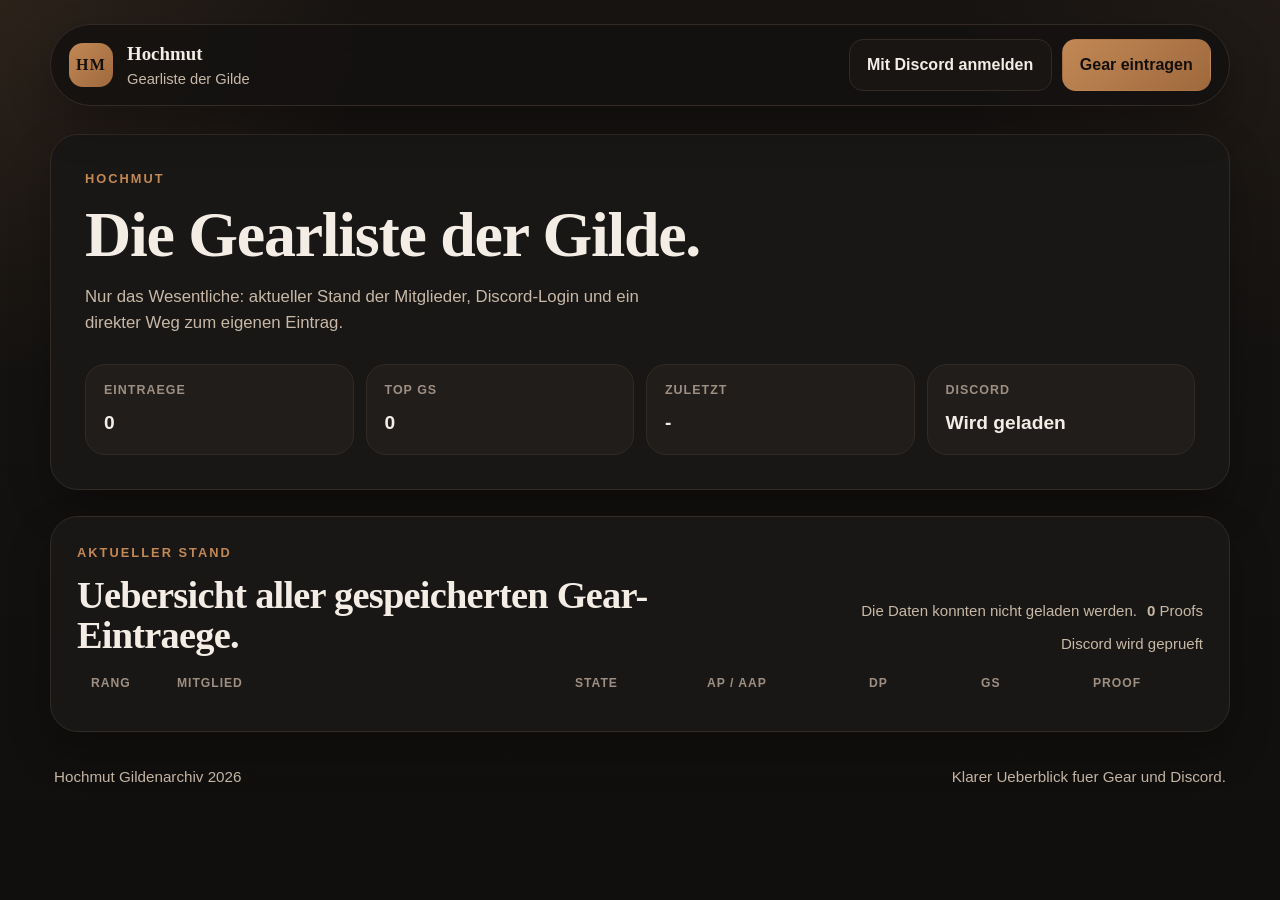
==== commit b5d8764e: "Use internal proof storage by default" ====
--- a/index.html
+++ b/index.html
@@ -8,7 +8,7 @@
     content="Hochmut Gearliste mit direktem Discord-Login und schnellem Zugang zum eigenen Eintrag."
   >
   <title>Hochmut | Gearliste</title>
-  <link rel="stylesheet" href="/styles.css">
+  <link rel="stylesheet" href="/styles.css?v=20260417-proofv2">
 </head>
 <body class="overview-page">
   <div class="app-shell">
@@ -91,6 +91,6 @@
     </footer>
   </div>
 
-  <script src="/menu.js"></script>
+  <script src="/menu.js?v=20260417-proofv2"></script>
 </body>
 </html>
--- a/styles.css
+++ b/styles.css
@@ -1,19 +1,19 @@
 :root {
-  --bg: #f4f1eb;
-  --panel: #ffffff;
-  --panel-soft: #fbf9f5;
-  --panel-muted: #f0ebe3;
-  --line: #e6ddd2;
-  --line-strong: #d7cbbb;
-  --text: #181614;
-  --text-soft: #635c55;
-  --text-faint: #8b8177;
-  --accent: #7a4d32;
-  --accent-strong: #5e3923;
-  --accent-soft: #f0e2d4;
-  --success: #2f7a57;
-  --danger: #b55757;
-  --shadow: 0 16px 40px rgba(36, 28, 20, 0.07);
+  --bg: #11100f;
+  --panel: #191715;
+  --panel-soft: #211d1a;
+  --panel-muted: #2a2521;
+  --line: #322a25;
+  --line-strong: #4b3d32;
+  --text: #f3ede5;
+  --text-soft: #c8b8a7;
+  --text-faint: #9e8f82;
+  --accent: #c28855;
+  --accent-strong: #9f693d;
+  --accent-soft: #34261d;
+  --success: #56b885;
+  --danger: #d06f6f;
+  --shadow: 0 18px 42px rgba(0, 0, 0, 0.28);
   --radius-xl: 28px;
   --radius-lg: 20px;
   --radius-md: 16px;
@@ -35,8 +35,9 @@
   margin: 0;
   min-height: 100vh;
   background:
-    radial-gradient(circle at top left, rgba(122, 77, 50, 0.08), transparent 26%),
-    linear-gradient(180deg, #f7f4ef 0%, #f1ece4 100%);
+    radial-gradient(circle at top left, rgba(194, 136, 85, 0.12), transparent 24%),
+    radial-gradient(circle at top right, rgba(194, 136, 85, 0.06), transparent 22%),
+    linear-gradient(180deg, #171412 0%, #100f0e 100%);
   color: var(--text);
   font-family: "Aptos", "Segoe UI", "Helvetica Neue", sans-serif;
   line-height: 1.55;
@@ -66,8 +67,8 @@
 code {
   padding: 0.1rem 0.4rem;
   border-radius: 999px;
-  background: #f1e8de;
-  color: var(--accent-strong);
+  background: #2a211b;
+  color: #efc79f;
 }
 
 .app-shell {
@@ -87,7 +88,7 @@
   padding: 14px 18px;
   border: 1px solid var(--line);
   border-radius: 999px;
-  background: rgba(255, 255, 255, 0.88);
+  background: rgba(20, 18, 17, 0.88);
   backdrop-filter: blur(14px);
   box-shadow: var(--shadow);
 }
@@ -106,7 +107,7 @@
   height: 44px;
   border-radius: 14px;
   background: linear-gradient(135deg, var(--accent), var(--accent-strong));
-  color: #fff;
+  color: #140f0b;
   font-family: Georgia, "Times New Roman", serif;
   font-weight: 700;
   letter-spacing: 0.08em;
@@ -319,12 +320,42 @@
 
 .table-pill {
   border: 1px solid var(--line);
-  background: #fff;
-  color: var(--accent-strong);
+  background: #181513;
+  color: #efc79f;
 }
 
 .table-pill.is-muted {
   color: var(--text-faint);
+}
+
+.overview-proof-toggle {
+  cursor: pointer;
+  border: 1px solid var(--line);
+  font: inherit;
+}
+
+.overview-proof-row {
+  grid-template-columns: 1fr;
+  padding-top: 12px;
+}
+
+.overview-proof-wrap {
+  display: grid;
+  gap: 10px;
+}
+
+.overview-proof-label {
+  color: var(--text-soft);
+  font-size: 0.9rem;
+  font-weight: 700;
+}
+
+.overview-proof-image {
+  width: 100%;
+  max-width: 720px;
+  border-radius: 16px;
+  border: 1px solid var(--line);
+  background: #181513;
 }
 
 .overview-player {
@@ -343,7 +374,7 @@
   border-radius: 14px;
   object-fit: cover;
   border: 1px solid var(--line);
-  background: #efe7dc;
+  background: #2b241f;
 }
 
 .overview-player-portrait-fallback,
@@ -392,19 +423,19 @@
 
 .button-primary {
   background: linear-gradient(135deg, var(--accent), var(--accent-strong));
-  color: #fff;
+  color: #140f0b;
 }
 
 .button-secondary {
   border-color: var(--line);
-  background: #fff;
+  background: #181513;
   color: var(--text);
 }
 
 .button-danger {
-  border-color: #e8caca;
-  background: #fff5f5;
-  color: #8f4747;
+  border-color: #5a3333;
+  background: #2a1717;
+  color: #f0b6b6;
 }
 
 .button:disabled {
@@ -557,7 +588,7 @@
   padding: 0.9rem 0.95rem;
   border: 1px solid var(--line);
   border-radius: 14px;
-  background: #fff;
+  background: #141210;
   color: var(--text);
 }
 
@@ -570,12 +601,12 @@
 .form-grid select:focus,
 .form-grid textarea:focus {
   outline: none;
-  border-color: #c8b39c;
-  box-shadow: 0 0 0 4px rgba(122, 77, 50, 0.08);
+  border-color: #7f5a3a;
+  box-shadow: 0 0 0 4px rgba(194, 136, 85, 0.12);
 }
 
 .locked-field input {
-  background: #f2ede7;
+  background: #221d19;
 }
 
 .full-width {
@@ -615,7 +646,83 @@
   padding: 16px;
   border: 1px solid var(--line);
   border-radius: 16px;
-  background: #fff;
+  background: #161311;
+}
+
+.visually-hidden {
+  position: absolute !important;
+  width: 1px;
+  height: 1px;
+  padding: 0;
+  margin: -1px;
+  overflow: hidden;
+  clip: rect(0, 0, 0, 0);
+  white-space: nowrap;
+  border: 0;
+}
+
+.upload-shell {
+  display: grid;
+  gap: 12px;
+}
+
+.upload-shell-head {
+  display: flex;
+  align-items: center;
+  justify-content: space-between;
+  gap: 12px;
+}
+
+.upload-shell-head strong {
+  font-size: 1rem;
+}
+
+.upload-shell-head span {
+  color: var(--text-soft);
+  font-size: 0.92rem;
+  font-weight: 700;
+}
+
+.proof-dropzone {
+  display: grid;
+  gap: 8px;
+  width: 100%;
+  min-height: 132px;
+  padding: 20px;
+  border: 1px dashed var(--line-strong);
+  border-radius: 16px;
+  background: linear-gradient(180deg, rgba(194, 136, 85, 0.08), rgba(22, 19, 17, 0.96));
+  color: var(--text);
+  text-align: left;
+  transition: border-color 160ms ease, background 160ms ease, transform 160ms ease, box-shadow 160ms ease;
+}
+
+.proof-dropzone strong {
+  font-size: 1.05rem;
+}
+
+.proof-dropzone span {
+  color: var(--text-soft);
+}
+
+.proof-dropzone:hover,
+.proof-dropzone:focus-visible,
+.proof-dropzone.is-dragover {
+  border-color: var(--accent);
+  background: linear-gradient(180deg, rgba(194, 136, 85, 0.16), rgba(26, 22, 19, 0.98));
+  box-shadow: 0 0 0 4px rgba(194, 136, 85, 0.12);
+  transform: translateY(-1px);
+}
+
+.proof-dropzone.is-disabled {
+  opacity: 0.6;
+  cursor: not-allowed;
+  transform: none;
+  box-shadow: none;
+}
+
+.upload-shell small {
+  color: var(--text-faint);
 }
 
 .form-section-copy {
@@ -632,6 +739,17 @@
 .life-skill-editor-grid {
   display: grid;
   grid-template-columns: repeat(3, minmax(0, 1fr));
+  gap: 14px;
+}
+
+.life-skill-list-simple {
+  display: grid;
+  gap: 14px;
+}
+
+.life-skill-row {
+  display: grid;
+  grid-template-columns: repeat(2, minmax(0, 1fr));
   gap: 14px;
 }
 
@@ -687,6 +805,35 @@
   margin-top: 5px;
 }
 
+.leader-proof-toggle {
+  cursor: pointer;
+  border: 1px solid var(--line);
+  font: inherit;
+}
+
+.leader-proof-card {
+  display: grid;
+  gap: 10px;
+  margin-top: 14px;
+  padding: 14px;
+  border: 1px solid var(--line);
+  border-radius: 18px;
+  background: var(--panel-soft);
+}
+
+.leader-proof-label {
+  color: var(--text-soft);
+  font-size: 0.9rem;
+  font-weight: 700;
+}
+
+.leader-proof-image {
+  width: 100%;
+  border-radius: 14px;
+  border: 1px solid var(--line);
+  background: #181513;
+}
+
 .checkbox-row {
   flex-direction: row;
   align-items: center;
@@ -767,7 +914,8 @@
 @media (max-width: 1020px) {
   .editor-layout-simple,
   .form-grid,
-  .life-skill-editor-grid {
+  .life-skill-editor-grid,
+  .life-skill-row {
     grid-template-columns: 1fr;
   }
 
